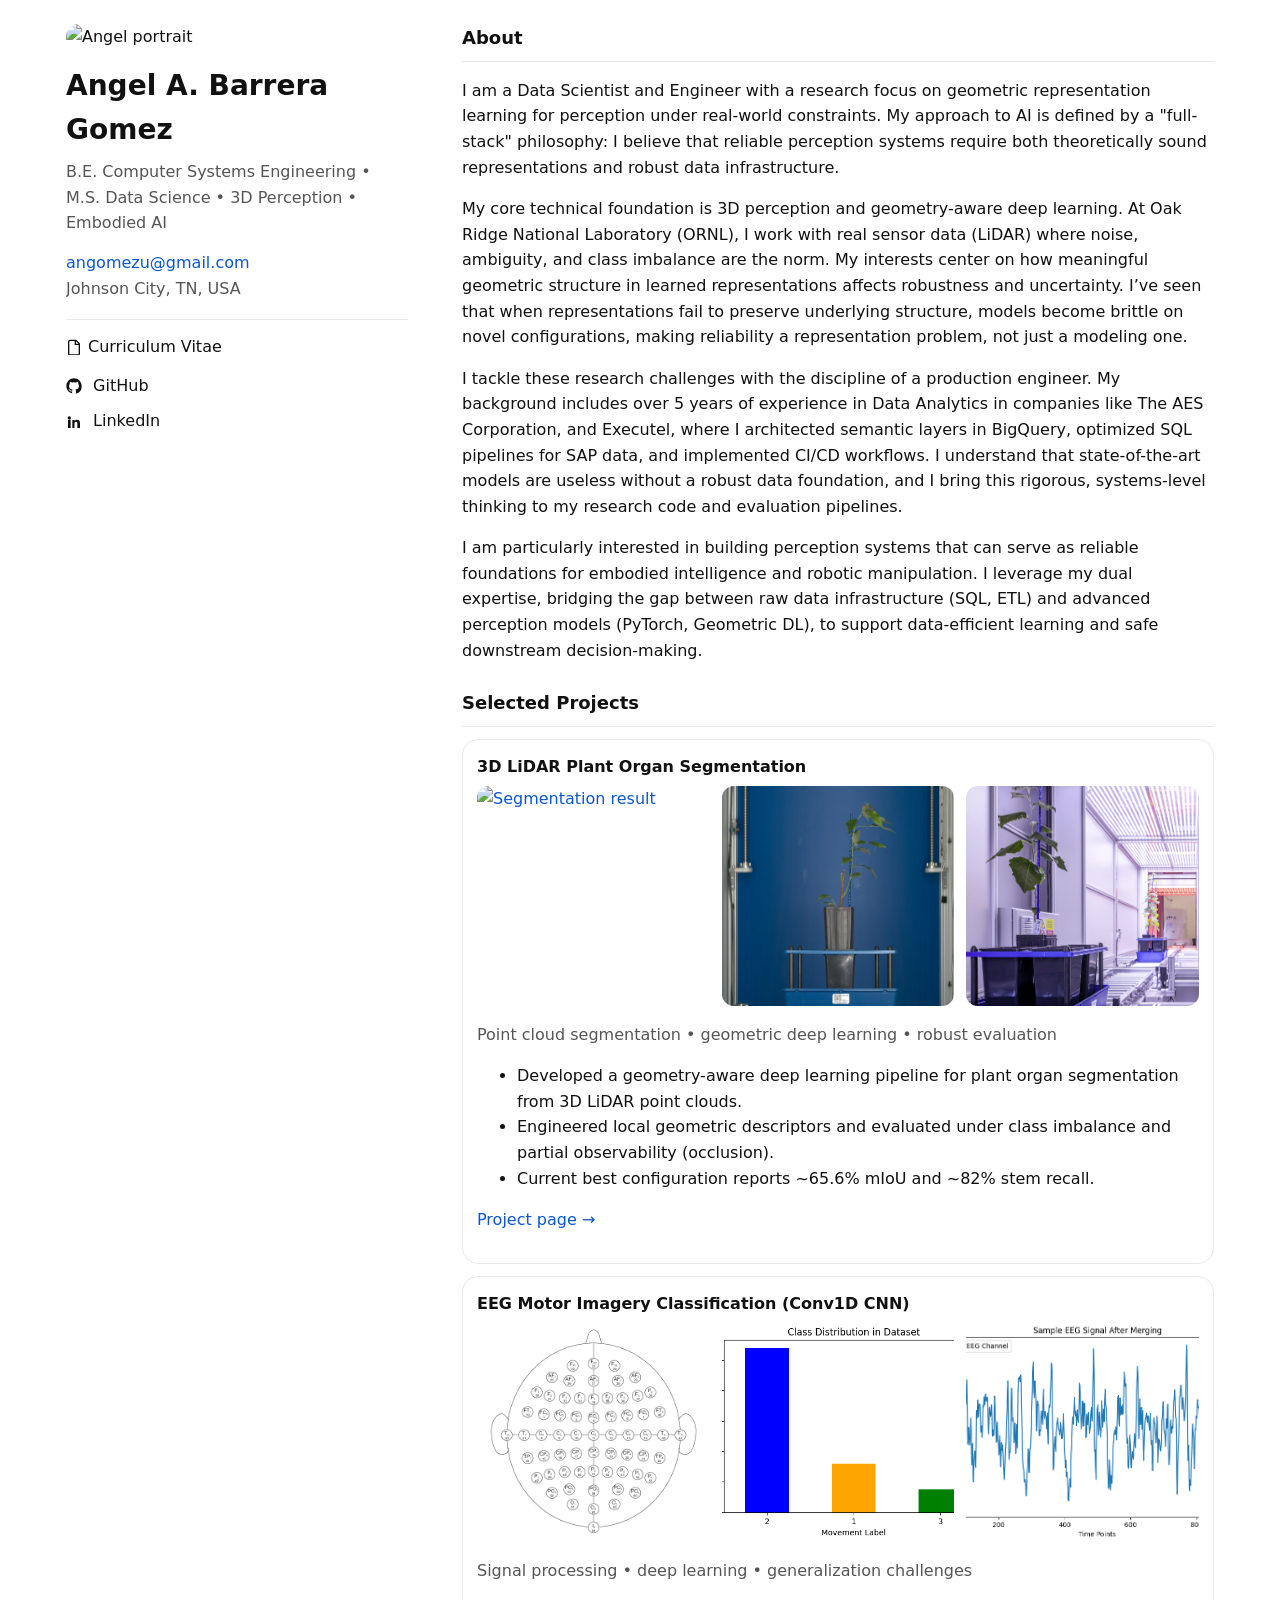
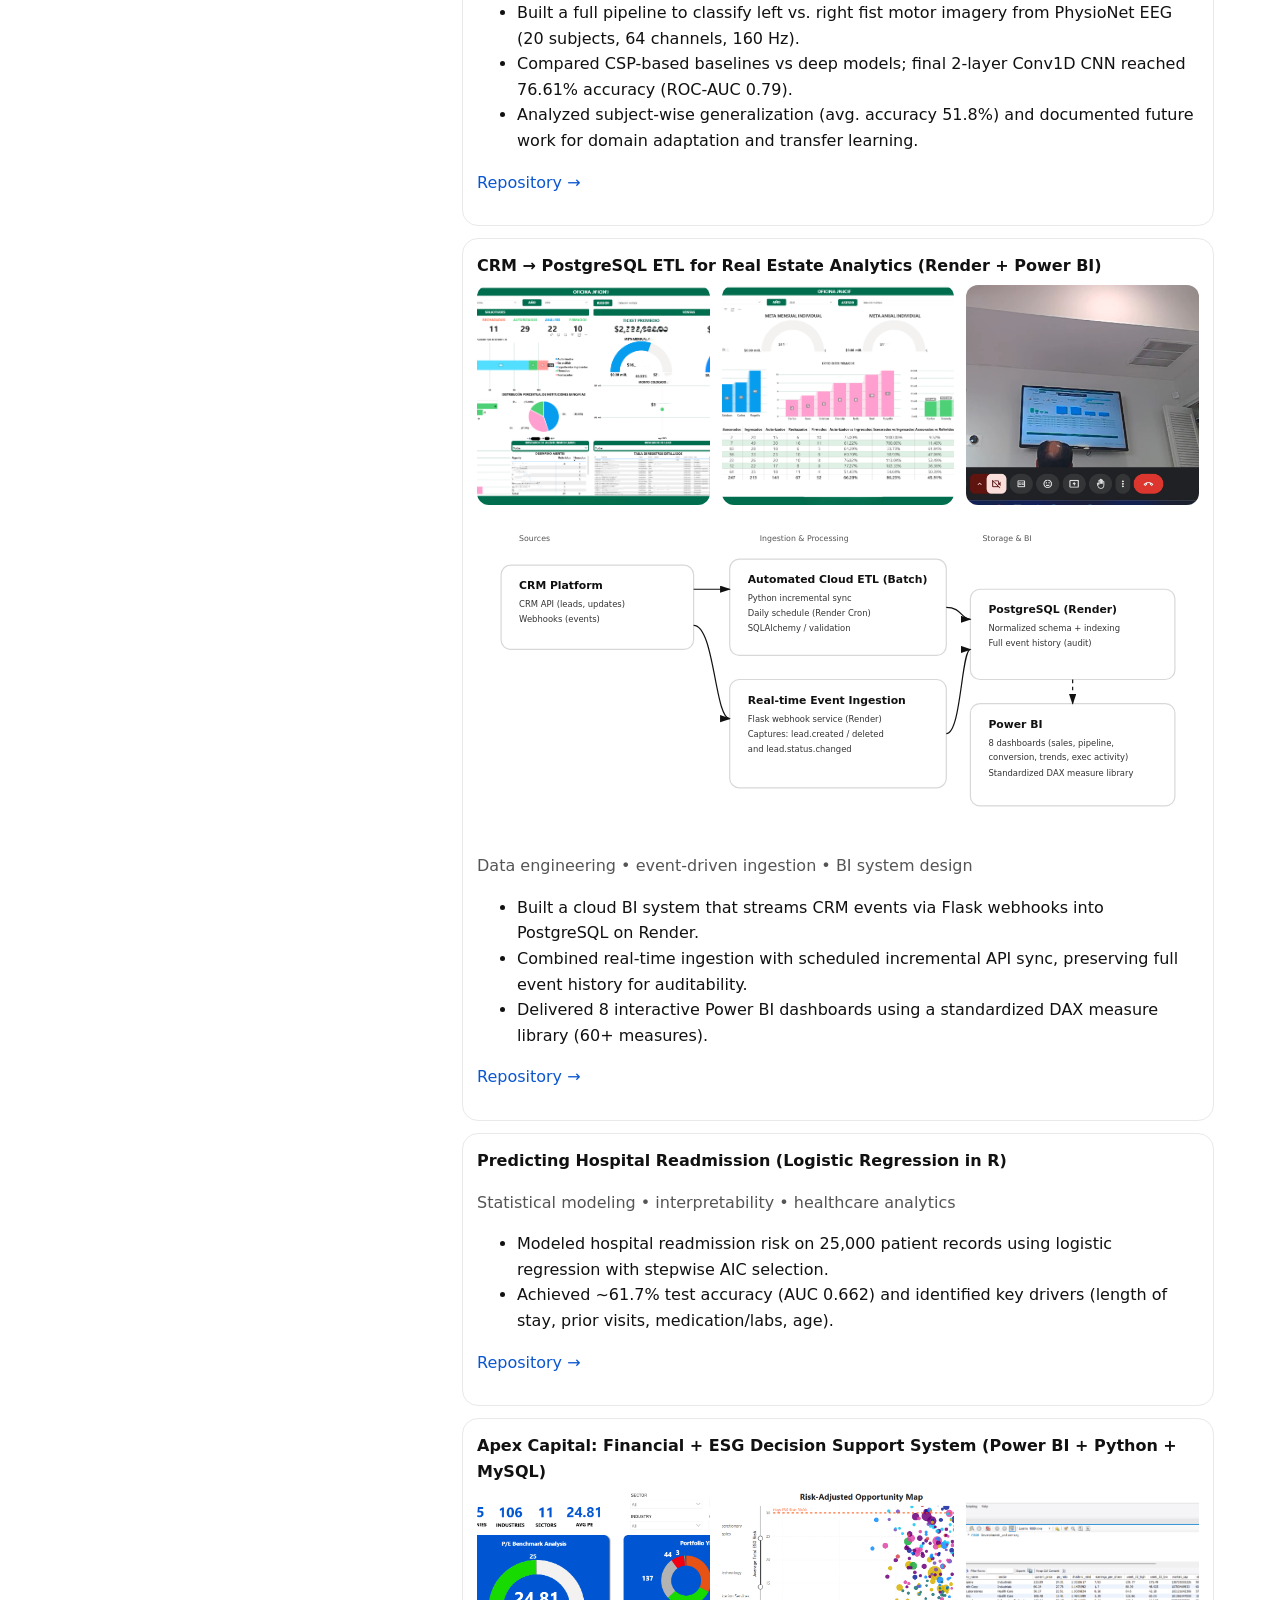
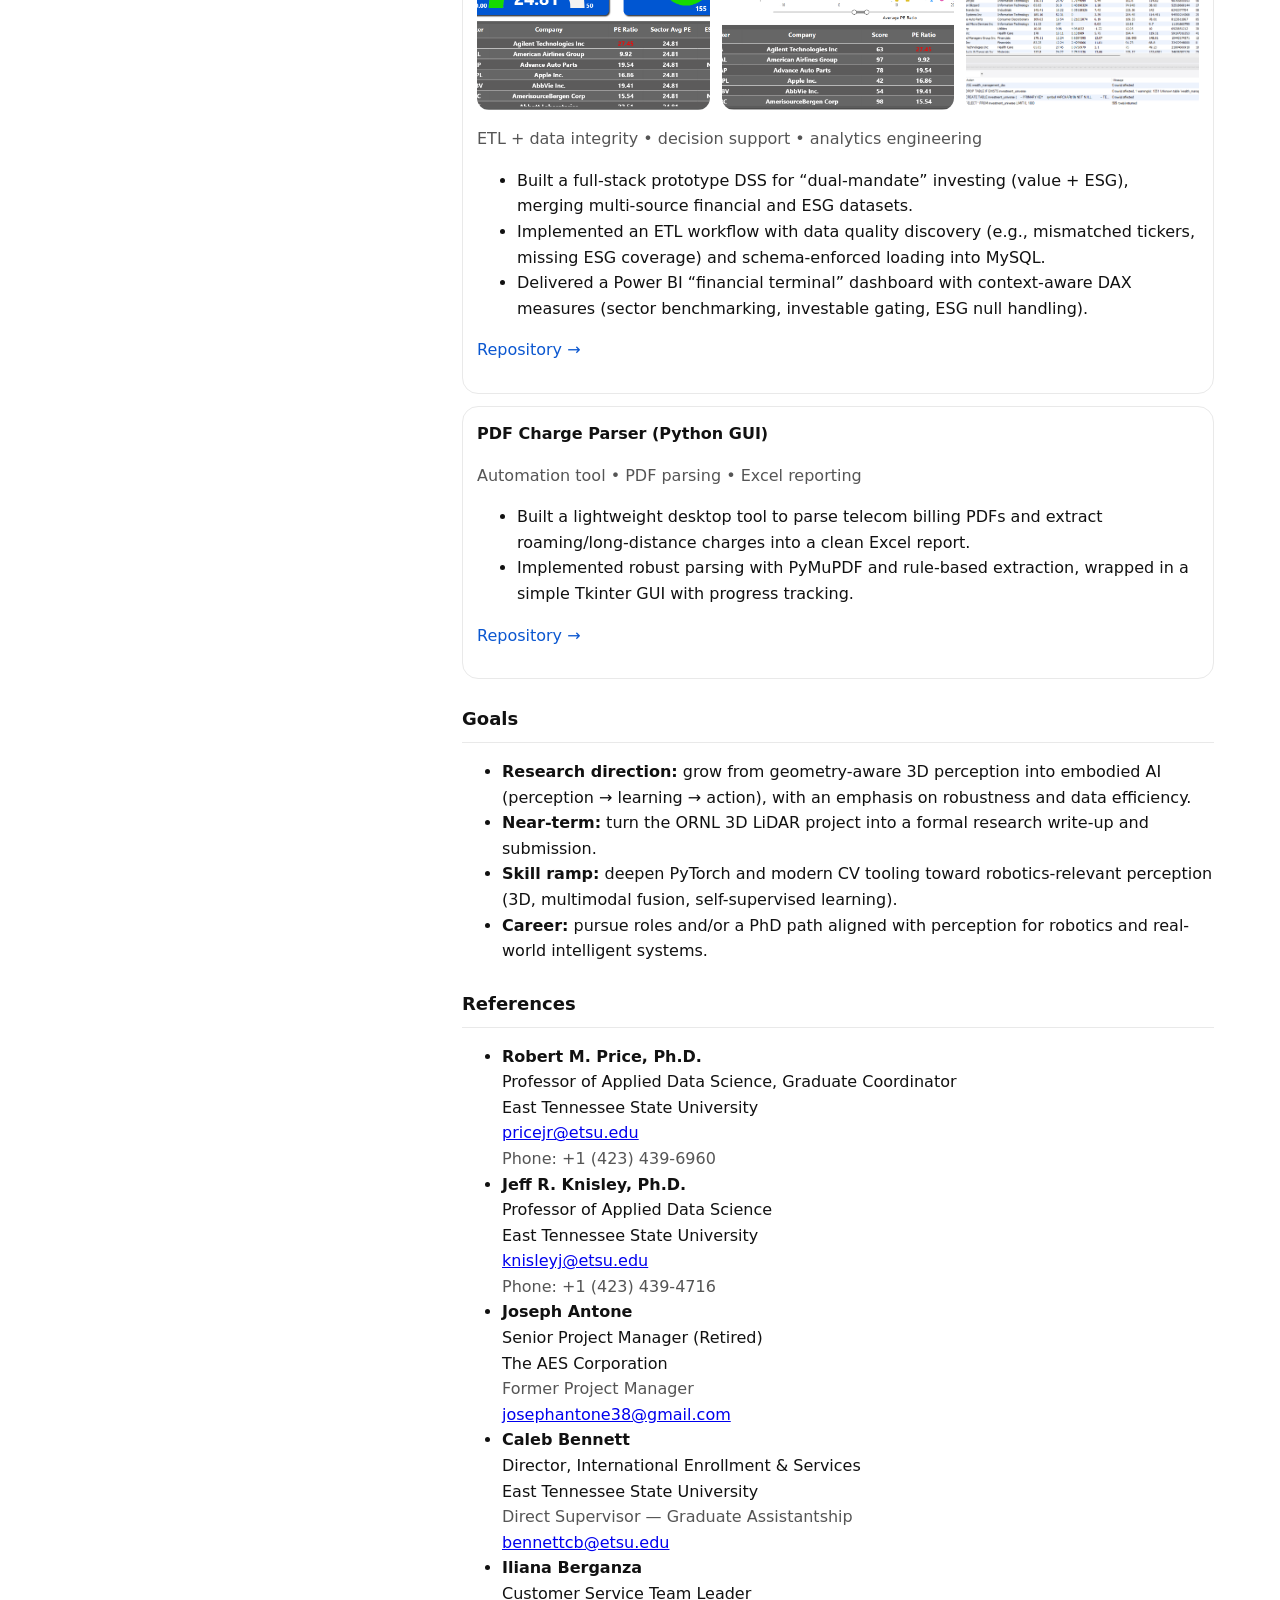
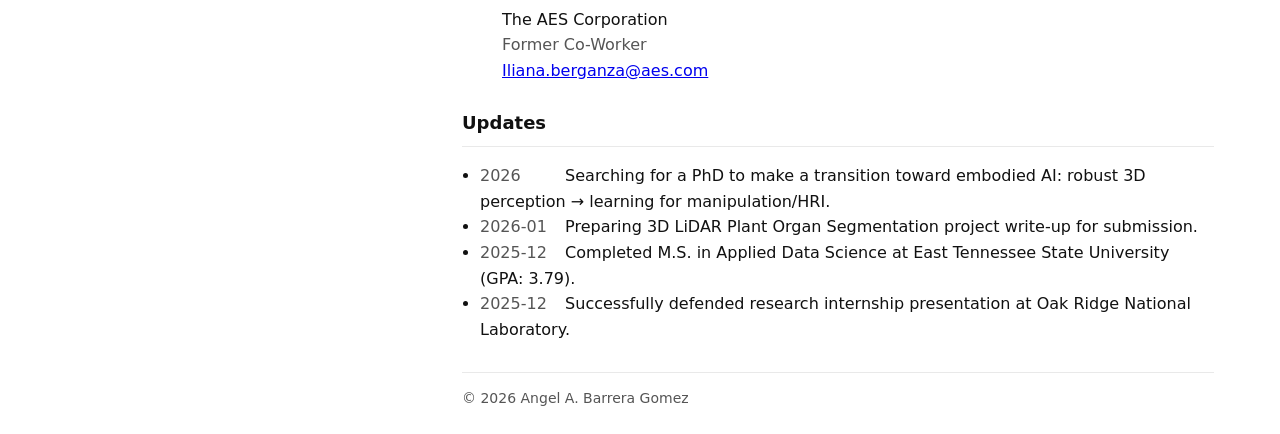
==== index.html @ 8a068828 "Update faculty references in index.html" ====
<!doctype html>
<html lang="en">
<head>
  <meta charset="utf-8" />
  <meta name="viewport" content="width=device-width, initial-scale=1" />
  <title>Angel A. Barrera Gomez</title>
  <link rel="stylesheet" href="assets/style.css" />
</head>
<body>
  <div class="wrap">
    <aside class="side">
      <img class="photo" src="assets/prof_pic.png" alt="Angel portrait" />
      <h1>Angel A. Barrera Gomez</h1>
      <p class="role">B.E. Computer Systems Engineering • M.S. Data Science • 3D Perception • Embodied AI</p>

      <div class="contact">
        <a href="mailto:angomezu@gmail.com">angomezu@gmail.com</a>
        <div class="muted">Johnson City, TN, USA</div>
      </div>

      <nav class="nav">
        <a href="assets/Angel_Barrera_Resume.pdf">
          <span style="display:inline-flex; align-items:center; gap:6px;">
            <!-- Document icon -->
            <svg width="16" height="16" viewBox="0 0 24 24" fill="none"
                 xmlns="http://www.w3.org/2000/svg">
              <path d="M6 2h9l5 5v15a2 2 0 0 1-2 2H6a2 2 0 0 1-2-2V4a2 2 0 0 1 2-2z"
                    stroke="currentColor" stroke-width="2"/>
              <path d="M14 2v6h6" stroke="currentColor" stroke-width="2"/>
            </svg>
            Curriculum Vitae
          </span>
        </a>
        <a href="https://github.com/angomezu" target="_blank">
          <svg width="16" height="16" viewBox="0 0 24 24" style="vertical-align:middle;margin-right:6px;">
            <path fill="currentColor"
              d="M12 .5C5.7.5.5 5.7.5 12c0 5.1 3.3 9.4 7.9 10.9.6.1.8-.3.8-.6v-2.1c-3.2.7-3.9-1.4-3.9-1.4-.5-1.2-1.2-1.6-1.2-1.6-1-.7.1-.7.1-.7 1.1.1 1.7 1.1 1.7 1.1 1 .1.8 2.2 3.3 1.6.1-.8.4-1.3.7-1.6-2.6-.3-5.3-1.3-5.3-5.8 0-1.3.5-2.3 1.2-3.1-.1-.3-.5-1.5.1-3.1 0 0 1-.3 3.2 1.2a11 11 0 0 1 5.8 0c2.2-1.5 3.2-1.2 3.2-1.2.6 1.6.2 2.8.1 3.1.8.8 1.2 1.8 1.2 3.1 0 4.5-2.7 5.5-5.3 5.8.4.3.8 1 .8 2.1v3.1c0 .3.2.7.8.6A11.5 11.5 0 0 0 23.5 12C23.5 5.7 18.3.5 12 .5z"/>
          </svg>
          GitHub
        </a>
        <a href="https://www.linkedin.com/in/angomezu/" target="_blank">
          <svg width="16" height="16" viewBox="0 0 24 24" style="vertical-align:middle;margin-right:6px;">
            <path fill="currentColor"
              d="M4.98 3.5a2.5 2.5 0 1 0 0 5a2.5 2.5 0 0 0 0-5zM3 8.98h3.96V21H3zM9.5 8.98H13v1.64h.05c.49-.93 1.69-1.91 3.48-1.91C20.1 8.71 21 11 21 14.1V21h-3.96v-6.1c0-1.45-.03-3.31-2.02-3.31-2.02 0-2.33 1.58-2.33 3.21V21H9.5z"/>
          </svg>
          LinkedIn
        </a>
      </nav>
    </aside>
<main class="main">
      <section id="about">
        <h2>About</h2>
        <p>
          I am a Data Scientist and Engineer with a research focus on geometric representation learning for perception under real-world constraints. My approach to AI is defined by a "full-stack" philosophy: I believe that reliable perception systems require both theoretically sound representations and robust data infrastructure.
        </p>
        <p>
          My core technical foundation is 3D perception and geometry-aware deep learning. At Oak Ridge National Laboratory (ORNL), I work with real sensor data (LiDAR) where noise, ambiguity, and class imbalance are the norm. My interests center on how meaningful geometric structure in learned representations affects robustness and uncertainty. I’ve seen that when representations fail to preserve underlying structure, models become brittle on novel configurations, making reliability a representation problem, not just a modeling one.
        </p>
        <p>
          I tackle these research challenges with the discipline of a production engineer. My background includes over 5 years of experience in Data Analytics in companies like The AES Corporation, and Executel, where I architected semantic layers in BigQuery, optimized SQL pipelines for SAP data, and implemented CI/CD workflows. I understand that state-of-the-art models are useless without a robust data foundation, and I bring this rigorous, systems-level thinking to my research code and evaluation pipelines.
        </p>
        <p>
          I am particularly interested in building perception systems that can serve as reliable foundations for embodied intelligence and robotic manipulation. I leverage my dual expertise, bridging the gap between raw data infrastructure (SQL, ETL) and advanced perception models (PyTorch, Geometric DL), to support data-efficient learning and safe downstream decision-making.
        </p>
      </section>

      <!--<section id="research">
        <h2>Research</h2>
      
        <p><strong>PhD identity:</strong> Researcher in compositional visual perception and data-efficient learning</p>
      
        <p>
          Building on my experience with geometry-aware deep learning on real 3D sensor data, my research interests focus on how
          visual representations can be learned as structured compositions of reusable attributes and relations, rather than as
          monolithic patterns. I am particularly interested in compositional learning for computer vision as a foundation for
          robust, data-efficient perception in real-world systems.
        </p>
      
        <p>
          My work is motivated by settings where data are limited, observations are noisy or incomplete, and generalization
          beyond seen configurations is essential. In these contexts, learning explicit structure—such as geometric primitives,
          spatial relations, and part–whole hierarchies—provides a principled way to improve robustness, interpretability, and
          transfer.
        </p>
      
        <h3>Current research themes include:</h3>
        <ul>
          <li>
            <strong>Compositional perception:</strong> learning object representations as combinations of attributes, parts, and
            relations; geometric structure in 3D point clouds; compositional generalization under distribution shift.
          </li>
          <li>
            <strong>Data-efficient learning:</strong> representation learning under limited supervision; leveraging inductive
            biases and structured priors to reduce dependence on large labeled datasets.
          </li>
          <li>
            <strong>Robust real-world perception:</strong> handling occlusion, noise, and class imbalance in 3D sensing;
            diagnosing and mitigating shortcut learning in vision models.
          </li>
          <li>
            <strong>Embodied perception (application context):</strong> using compositional visual representations to support
            downstream decision-making in embodied and interactive systems.
          </li>
        </ul>
      
        <h3>Bridge from applied research:</h3>
        <p>
          My work at Oak Ridge National Laboratory directly informs this agenda. There, I developed geometry-aware deep learning
          models for 3D LiDAR point-cloud semantic segmentation under real-world constraints, including sensor noise, partial
          observability, and severe class imbalance. This experience highlighted both the strengths and limitations of end-to-end
          learning, and motivated my focus on structured, attribute-based representations and rigorous evaluation pipelines that
          matter beyond benchmark performance.
        </p>
      </section>-->

      <section id="projects">
        <h2>Selected Projects</h2>
        
        <div class="card">
          <h3>3D LiDAR Plant Organ Segmentation</h3>
          
          <div class="img-grid">
            <a href="assets/prediction.gif" target="_blank">
              <img src="assets/prediction.gif" alt="Segmentation result">
            </a>
          
            <a href="assets/LiDAR_Scan.jpg" target="_blank">
              <img src="assets/LiDAR_Scan.jpg" alt="3D LiDAR scan">
            </a>
          
            <a href="assets/APPL_Facility.png" target="_blank">
              <img src="assets/APPL_Facility.png" alt="Scanning facility">
            </a>
          </div>
            
            <p class="muted">Point cloud segmentation • geometric deep learning • robust evaluation</p>
            <ul>
              <li>Developed a geometry-aware deep learning pipeline for plant organ segmentation from 3D LiDAR point clouds.</li>
              <li>Engineered local geometric descriptors and evaluated under class imbalance and partial observability (occlusion).</li>
              <li>Current best configuration reports ~65.6% mIoU and ~82% stem recall.</li>
            </ul>
            <p><a href="https://github.com/angomezu/geometric-deep-learning-plant-organ-segmentation.git">Project page →</a></p>
          </div>
        
        <div class="card">
          <h3>EEG Motor Imagery Classification (Conv1D CNN)</h3>
          
          <div class="img-grid">
            <a href="assets/64_channel_sharbrough.png" target="_blank">
              <img
                src="assets/64_channel_sharbrough.png"
                alt="64-channel EEG electrode layout (Sharbrough system)"
              />
            </a>
          
            <a href="assets/class_distribution_pre_smote.png" target="_blank">
              <img
                src="assets/class_distribution_pre_smote.png"
                alt="Class distribution of motor imagery EEG dataset"
              />
            </a>
          
            <a href="assets/EGG_Signal_After-Mergin.png" target="_blank">
              <img
                src="assets/EGG_Signal_After-Mergin.png"
                alt="Sample EEG signal after preprocessing and merging"
              />
            </a>
        </div>
          
          <p class="muted">Signal processing • deep learning • generalization challenges</p>
          <ul>
            <li>Built a full pipeline to classify left vs. right fist motor imagery from PhysioNet EEG (20 subjects, 64 channels, 160 Hz).</li>
            <li>Compared CSP-based baselines vs deep models; final 2-layer Conv1D CNN reached 76.61% accuracy (ROC-AUC 0.79).</li>
            <li>Analyzed subject-wise generalization (avg. accuracy 51.8%) and documented future work for domain adaptation and transfer learning.</li>
          </ul>
          <p><a href="https://github.com/angomezu/bci-motor-classification-cnn">Repository →</a></p>
        </div>

        <div class="card">
          <h3>CRM → PostgreSQL ETL for Real Estate Analytics (Render + Power BI)</h3>
        
          <div class="img-grid">
            <a href="assets/manager_example.png" target="_blank">
              <img
                src="assets/manager_example.png"
                alt="Power BI executive performance dashboard"
              />
            </a>
        
            <a href="assets/seller_example.png" target="_blank">
              <img
                src="assets/seller_example.png"
                alt="Power BI advisor-level sales dashboard"
              />
            </a>
        
            <a href="assets/presentation.jpg" target="_blank">
              <img
                src="assets/presentation.jpg"
                alt="Client presentation of Power BI analytics system"
              />
            </a>
          </div>
        
          <a href="assets/fiinbro_architecture.svg" target="_blank">
            <img
              src="assets/fiinbro_architecture.svg"
              alt="FIINBRO cloud ETL and BI system architecture"
              style="width:100%; border-radius:12px; margin-top:12px;"
            />
          </a>
        
          <p class="muted">Data engineering • event-driven ingestion • BI system design</p>
        
          <ul>
            <li>Built a cloud BI system that streams CRM events via Flask webhooks into PostgreSQL on Render.</li>
            <li>Combined real-time ingestion with scheduled incremental API sync, preserving full event history for auditability.</li>
            <li>Delivered 8 interactive Power BI dashboards using a standardized DAX measure library (60+ measures).</li>
          </ul>
        
          <p>
            <a href="https://github.com/angomezu/CRM-to-PostgreSQL-ETL-for-Real-Estate-Analytics">
              Repository →
            </a>
          </p>
        </div>

        <div class="card">
          <h3>Predicting Hospital Readmission (Logistic Regression in R)</h3>
          <p class="muted">Statistical modeling • interpretability • healthcare analytics</p>
          <ul>
            <li>Modeled hospital readmission risk on 25,000 patient records using logistic regression with stepwise AIC selection.</li>
            <li>Achieved ~61.7% test accuracy (AUC 0.662) and identified key drivers (length of stay, prior visits, medication/labs, age).</li>
          </ul>
          <p><a href="https://github.com/angomezu/Predicting-Hospital-Readmission">Repository →</a></p>
        </div>

        <div class="card">
          <h3>Apex Capital: Financial + ESG Decision Support System (Power BI + Python + MySQL)</h3>
        
          <div class="img-grid">
            <a href="assets/page_1.png" target="_blank">
              <img
                src="assets/page_1.png"
                alt="Apex Capital ESG risk-adjusted opportunity map dashboard"
              />
            </a>
        
            <a href="assets/page_2.png" target="_blank">
              <img
                src="assets/page_2.png"
                alt="Apex Capital portfolio and risk benchmarking dashboard"
              />
            </a>
        
            <a href="assets/database_mysql.png" target="_blank">
              <img
                src="assets/database_mysql.png"
                alt="MySQL database schema and investment universe table"
              />
            </a>
          </div>
        
          <p class="muted">ETL + data integrity • decision support • analytics engineering</p>
        
          <ul>
            <li>Built a full-stack prototype DSS for “dual-mandate” investing (value + ESG), merging multi-source financial and ESG datasets.</li>
            <li>Implemented an ETL workflow with data quality discovery (e.g., mismatched tickers, missing ESG coverage) and schema-enforced loading into MySQL.</li>
            <li>Delivered a Power BI “financial terminal” dashboard with context-aware DAX measures (sector benchmarking, investable gating, ESG null handling).</li>
          </ul>
        
          <p>
            <a href="https://github.com/angomezu/Financial-Analytics-DSS">Repository →</a>
          </p>
        </div>

        <div class="card">
          <h3>PDF Charge Parser (Python GUI)</h3>
          <p class="muted">Automation tool • PDF parsing • Excel reporting</p>
          <ul>
            <li>Built a lightweight desktop tool to parse telecom billing PDFs and extract roaming/long-distance charges into a clean Excel report.</li>
            <li>Implemented robust parsing with PyMuPDF and rule-based extraction, wrapped in a simple Tkinter GUI with progress tracking.</li>
          </ul>
          <p><a href="https://github.com/angomezu/pdf_charge_parser">Repository →</a></p>
        </div>
      </section>

      <section id="goals">
        <h2>Goals</h2>
        <ul>
          <li><strong>Research direction:</strong> grow from geometry-aware 3D perception into embodied AI (perception → learning → action), with an emphasis on robustness and data efficiency.</li>
          <li><strong>Near-term:</strong> turn the ORNL 3D LiDAR project into a formal research write-up and submission.</li>
          <li><strong>Skill ramp:</strong> deepen PyTorch and modern CV tooling toward robotics-relevant perception (3D, multimodal fusion, self-supervised learning).</li>
          <li><strong>Career:</strong> pursue roles and/or a PhD path aligned with perception for robotics and real-world intelligent systems.</li>
        </ul>
      </section>

      <section id="references">
        <h2>References</h2>
      
        <ul class="references">
      
          <li>
            <strong>Robert M. Price, Ph.D.</strong><br>
            Professor of Applied Data Science, Graduate Coordinator<br>
            East Tennessee State University<br>
            <a href="mailto:pricejr@etsu.edu">pricejr@etsu.edu</a><br>
            <span class="muted">Phone: +1 (423) 439-6960</span>
          </li>

          <li>
            <strong>Jeff R. Knisley, Ph.D.</strong><br>
            Professor of Applied Data Science<br>
            East Tennessee State University<br>
            <a href="mailto:knisleyj@etsu.edu">knisleyj@etsu.edu</a><br>
            <span class="muted"> Phone: +1 (423) 439-4716</span>
          </li>

          <li>
            <strong>Joseph Antone</strong><br>
            Senior Project Manager (Retired)<br>
            The AES Corporation<br>
            <span class="muted">Former Project Manager</span><br>
            <a href="mailto:josephantone38@gmail.com">josephantone38@gmail.com</a>
          </li>

          <li>
            <strong>Caleb Bennett</strong><br>
            Director, International Enrollment & Services<br>
            East Tennessee State University<br>
            <span class="muted">Direct Supervisor — Graduate Assistantship</span><br>
            <a href="mailto:bennettcb@etsu.edu">bennettcb@etsu.edu</a>
          </li>
      
          <li>
            <strong>Iliana Berganza</strong><br>
            Customer Service Team Leader<br>
            The AES Corporation<br>
            <span class="muted">Former Co-Worker</span><br>
            <a href="mailto:Iliana.berganza@aes.com">Iliana.berganza@aes.com</a>
          </li>
      
        </ul>
      </section>
      
      <section id="updates">
        <h2>Updates</h2>
        <ul class="updates">
          <li><span class="date">2026</span> Searching for a PhD to make a transition toward embodied AI: robust 3D perception → learning for manipulation/HRI.</li>
          <li><span class="date">2026-01</span> Preparing 3D LiDAR Plant Organ Segmentation project write-up for submission.</li>
          <li><span class="date">2025-12</span> Completed M.S. in Applied Data Science at East Tennessee State University (GPA: 3.79).</li>
          <li><span class="date">2025-12</span> Successfully defended research internship presentation at Oak Ridge National Laboratory.</li>
        </ul>
      </section>

      <footer class="footer">
        © <span id="y"></span> Angel A. Barrera Gomez
      </footer>
    </main>
  </div>

  <script>document.getElementById("y").textContent = new Date().getFullYear();</script>
</body>
</html>
---- assets/style.css ----
:root{
  --max: 1200px;
  --text: #111;
  --muted: #555;
  --line: #e9e9e9;
  --link: #0b57d0;
}

*{ box-sizing: border-box; }
body{
  margin:0;
  font-family: ui-sans-serif, system-ui, -apple-system, Segoe UI, Roboto, Arial, sans-serif;
  color: var(--text);
  background:#fff;
  line-height:1.6;
}

/* Mobile-first layout */
.wrap{
  max-width: 1180px;
  margin: 0 auto;
  padding: 24px 16px;
  display: grid;
  grid-template-columns: 1fr;
  gap: 22px;
}

.side{
  position: static;
  padding-right: 0;
  height: auto;
  overflow: visible;
  text-align: center;           /* mobile: center sidebar */
}

.photo{
  width: 100%;
  max-width: 220px;             /* mobile size */
  border-radius: 16px;
  display: block;
  margin: 0 auto 14px;          /* mobile: center image */
  object-fit: cover;
}

.contact{ margin: 0 0 18px; }
.contact a{ color: var(--link); text-decoration: none; }
.contact a:hover{ text-decoration: underline; }

.nav{
  display:flex;
  flex-direction: row;          /* mobile: row */
  flex-wrap: wrap;
  gap: 12px;
  justify-content: center;
  padding-top: 14px;
  border-top: 1px solid var(--line);
}
.nav a{
  color: var(--text);
  text-decoration: none;
}
.nav a:hover{ color: var(--link); }

.main section{ margin-bottom: 26px; }
h1{ font-size: 28px; margin: 0 0 6px; }
.role{ margin: 0 0 14px; color: var(--muted); }

h2{
  font-size: 18px;
  margin: 0 0 10px;
  padding-bottom: 8px;
  border-bottom: 1px solid var(--line);
}

.card{
  border: 1px solid var(--line);
  border-radius: 16px;
  padding: 14px 14px;
  margin-top: 12px;
}
.card h3{ margin: 0 0 6px; font-size: 16px; }
.muted{ color: var(--muted); }

.card a{ color: var(--link); text-decoration: none; }
.card a:hover{ text-decoration: underline; }

.img-grid{
  display: grid;
  grid-template-columns: 1fr;   /* mobile: 1 column */
  gap: 12px;
}
.img-grid img{
  width: 100%;
  height: 220px;
  object-fit: cover;
  border-radius: 12px;
  display: block;
}

.updates{ padding-left: 18px; }
.date{
  display:inline-block;
  width: 80px;
  color: var(--muted);
  font-variant-numeric: tabular-nums;
}

.footer{
  margin-top: 30px;
  padding-top: 14px;
  border-top: 1px solid var(--line);
  color: var(--muted);
  font-size: 14px;
}

/* Desktop */
@media (min-width: 901px){
  .wrap{
    grid-template-columns: 360px 1fr;
    gap: 36px;
  }

  .side{
    position: sticky;
    top: 18px;
    align-self: start;
    height: calc(100vh - 36px);
    overflow: auto;
    padding-right: 18px;
    text-align: left;          /* desktop: normal */
  }

  .photo{
    max-width: 260px;
    margin: 0 0 14px;          /* desktop: align left */
  }

  .nav{
    flex-direction: column;
    flex-wrap: nowrap;
    gap: 10px;
    justify-content: flex-start;
  }

  .img-grid{
    grid-template-columns: repeat(3, 1fr);
  }
}
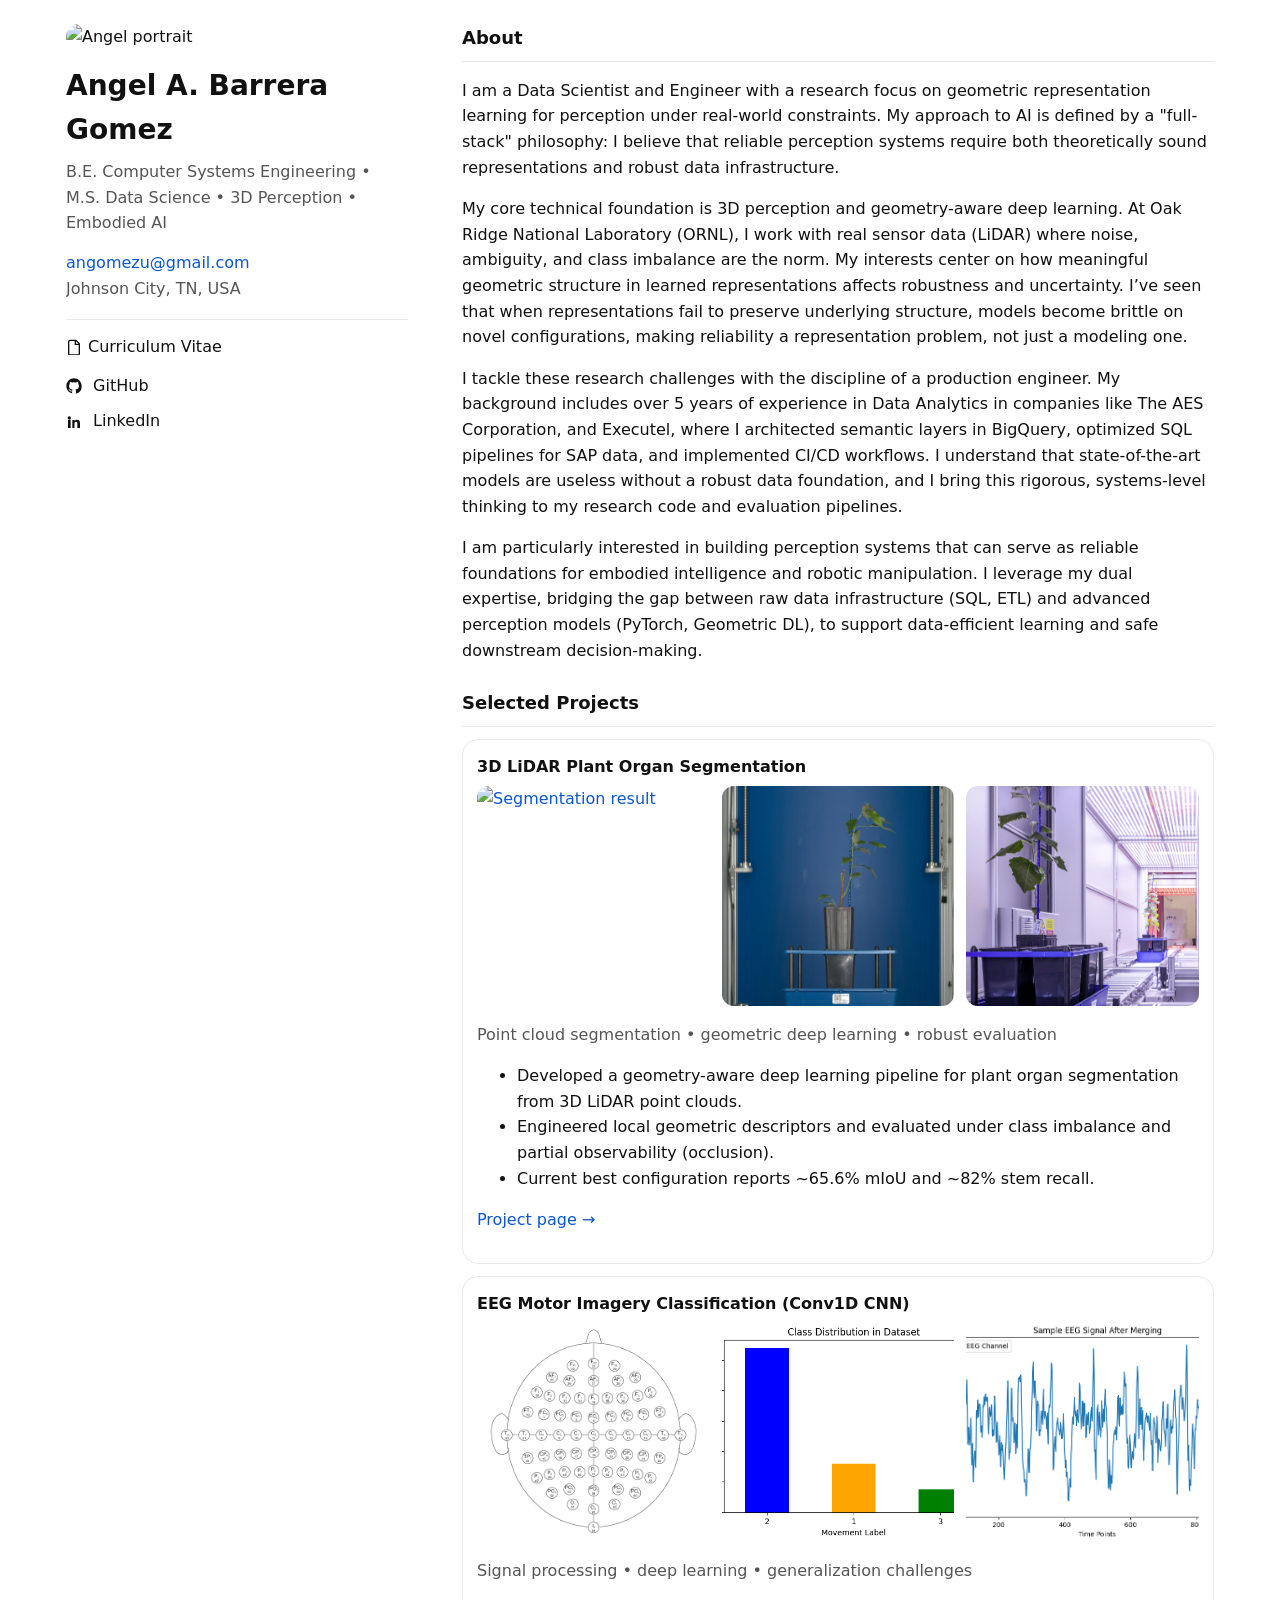
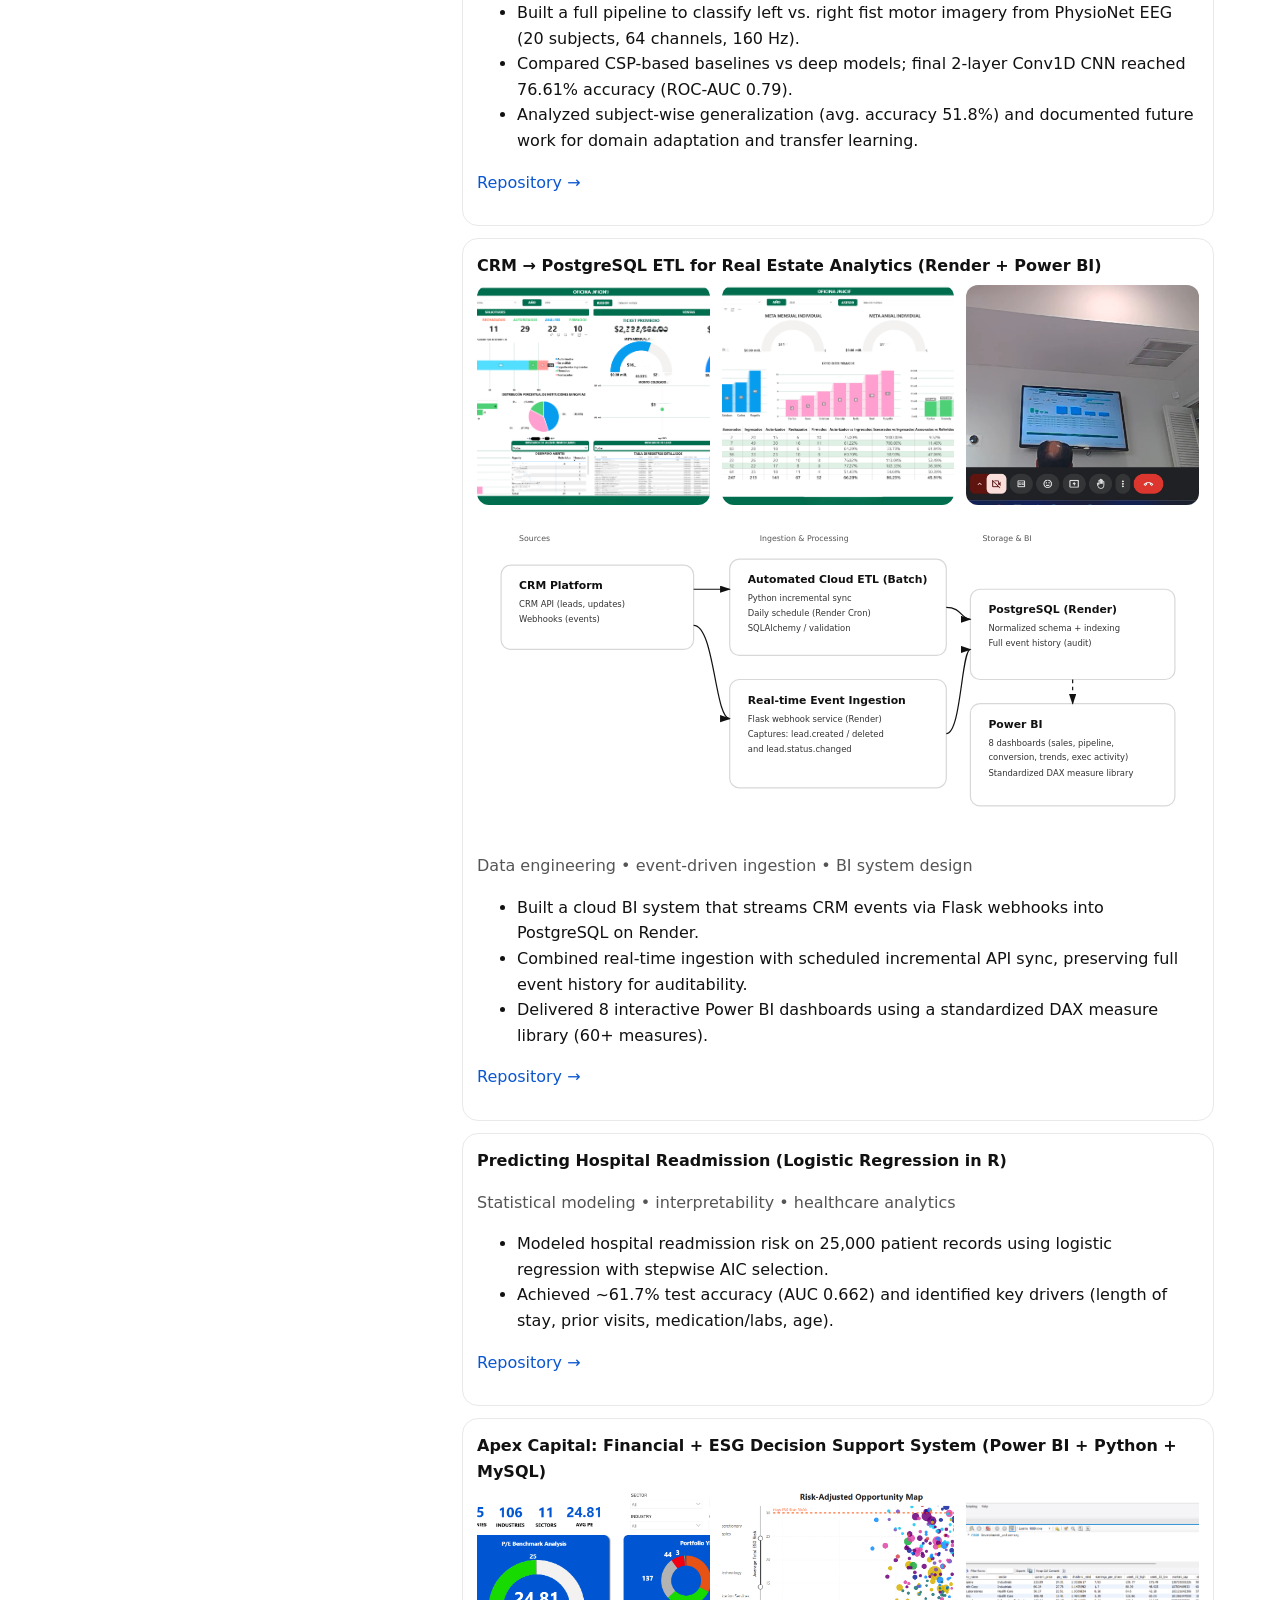
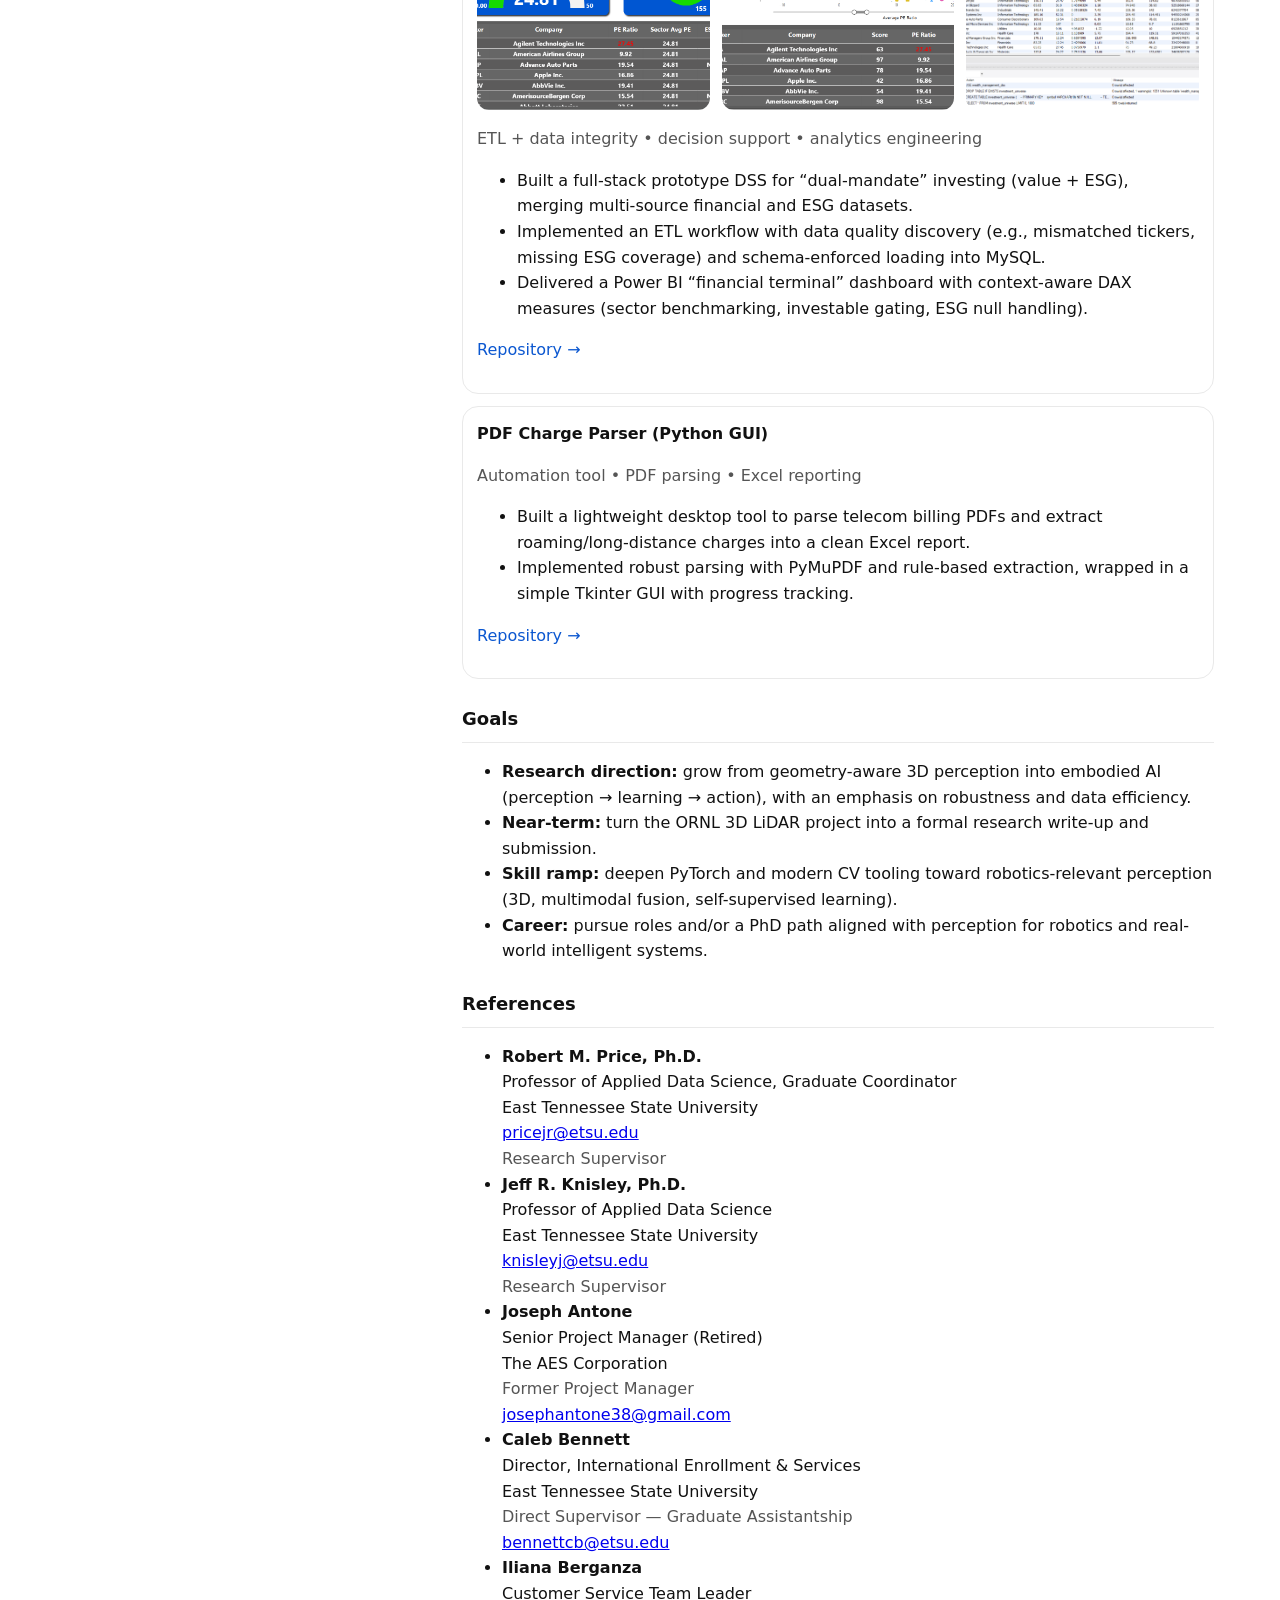
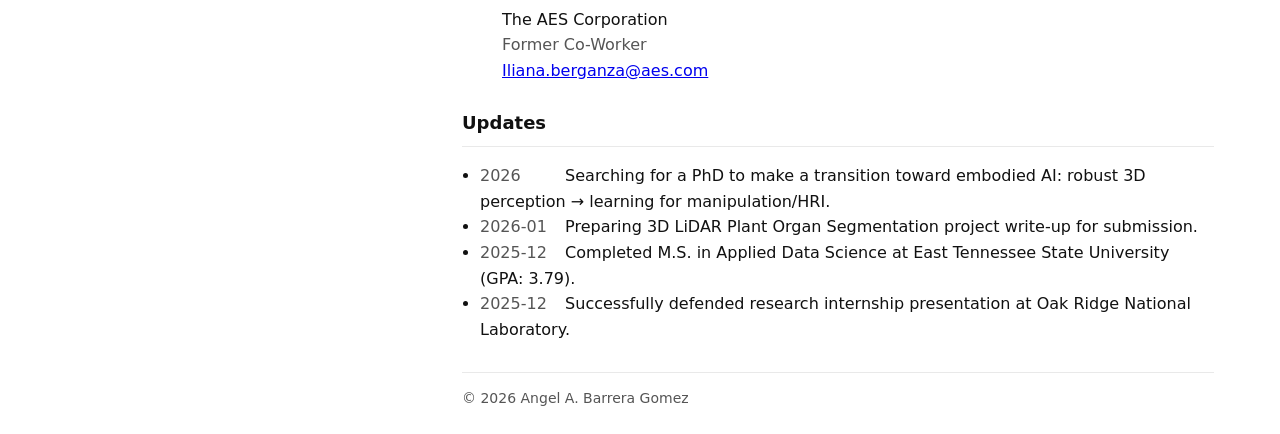
==== commit 1c5d3ec0: "Update index.html" ====
--- a/index.html
+++ b/index.html
@@ -306,7 +306,7 @@
             Professor of Applied Data Science, Graduate Coordinator<br>
             East Tennessee State University<br>
             <a href="mailto:pricejr@etsu.edu">pricejr@etsu.edu</a><br>
-            <span class="muted">Phone: +1 (423) 439-6960</span>
+            <span class="muted">Research Supervisor</span>
           </li>
 
           <li>
@@ -314,7 +314,7 @@
             Professor of Applied Data Science<br>
             East Tennessee State University<br>
             <a href="mailto:knisleyj@etsu.edu">knisleyj@etsu.edu</a><br>
-            <span class="muted"> Phone: +1 (423) 439-4716</span>
+            <span class="muted">Research Supervisor</span>
           </li>
 
           <li>
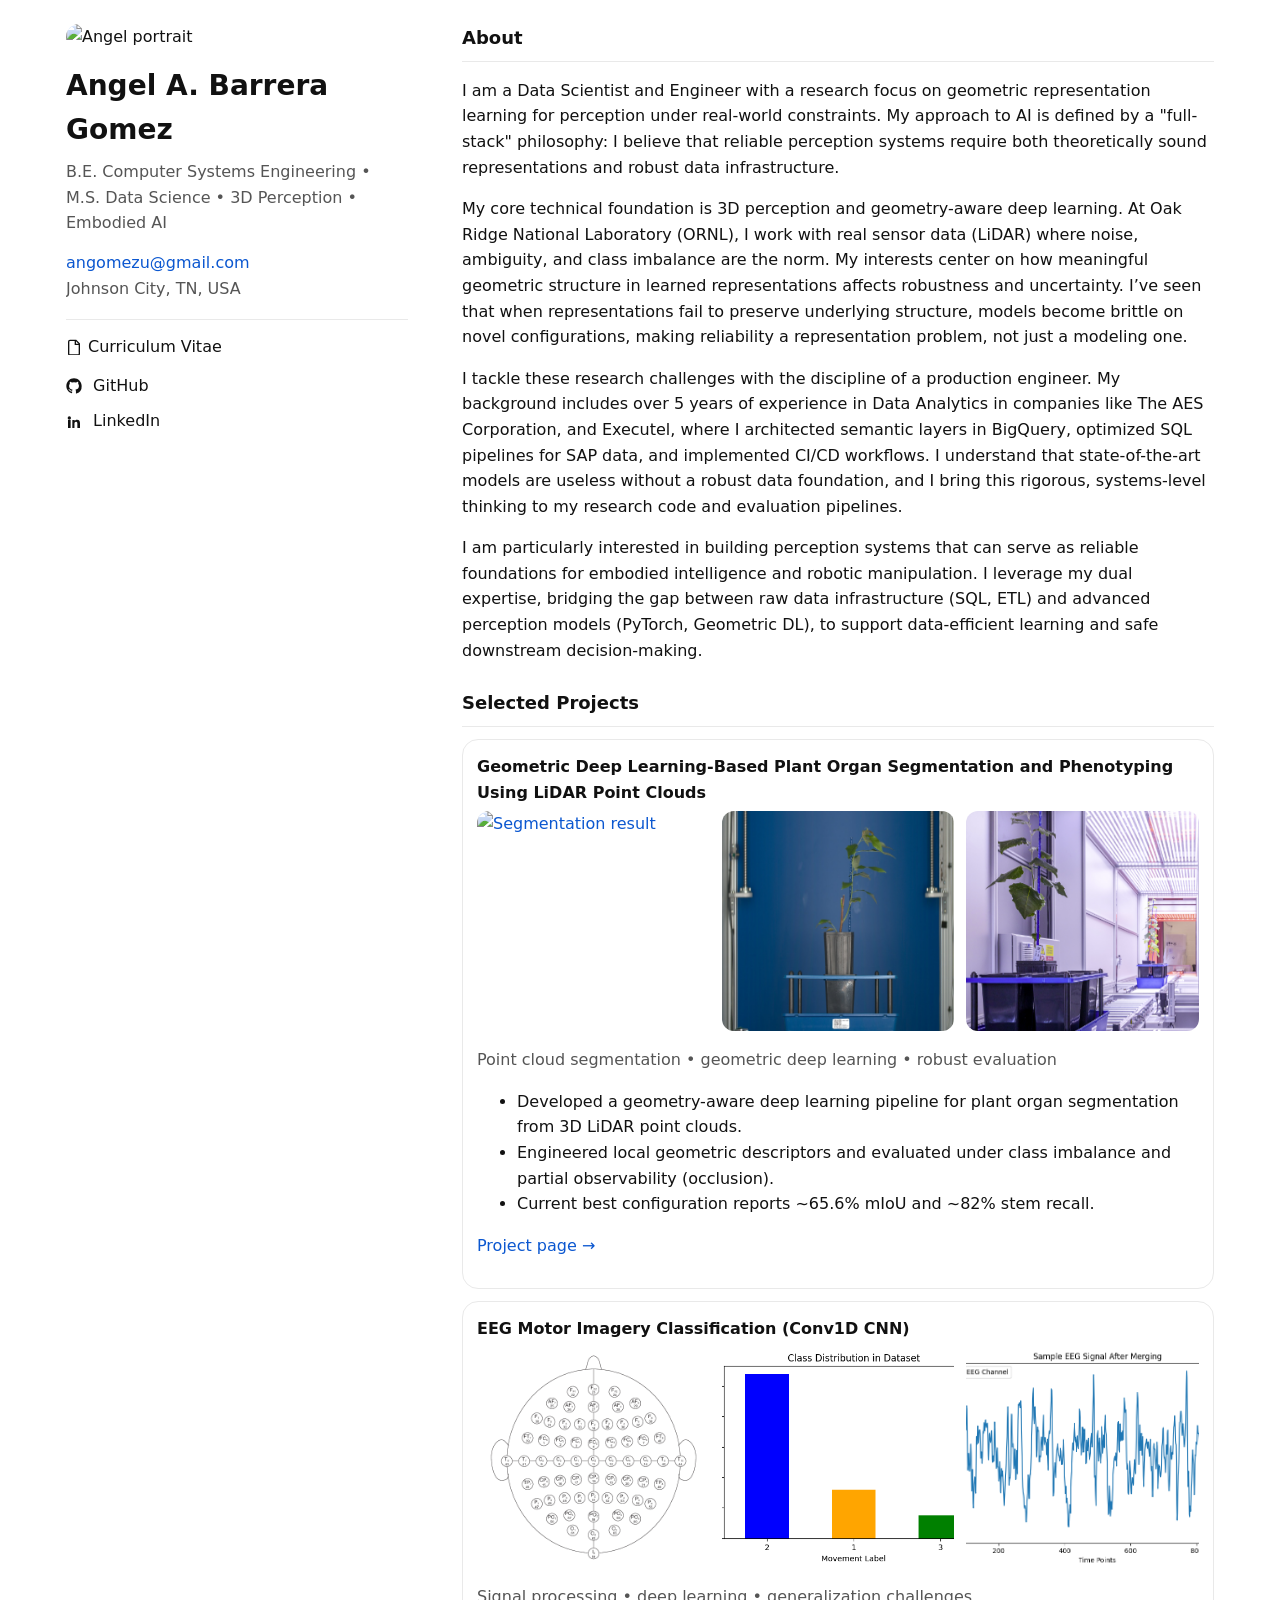
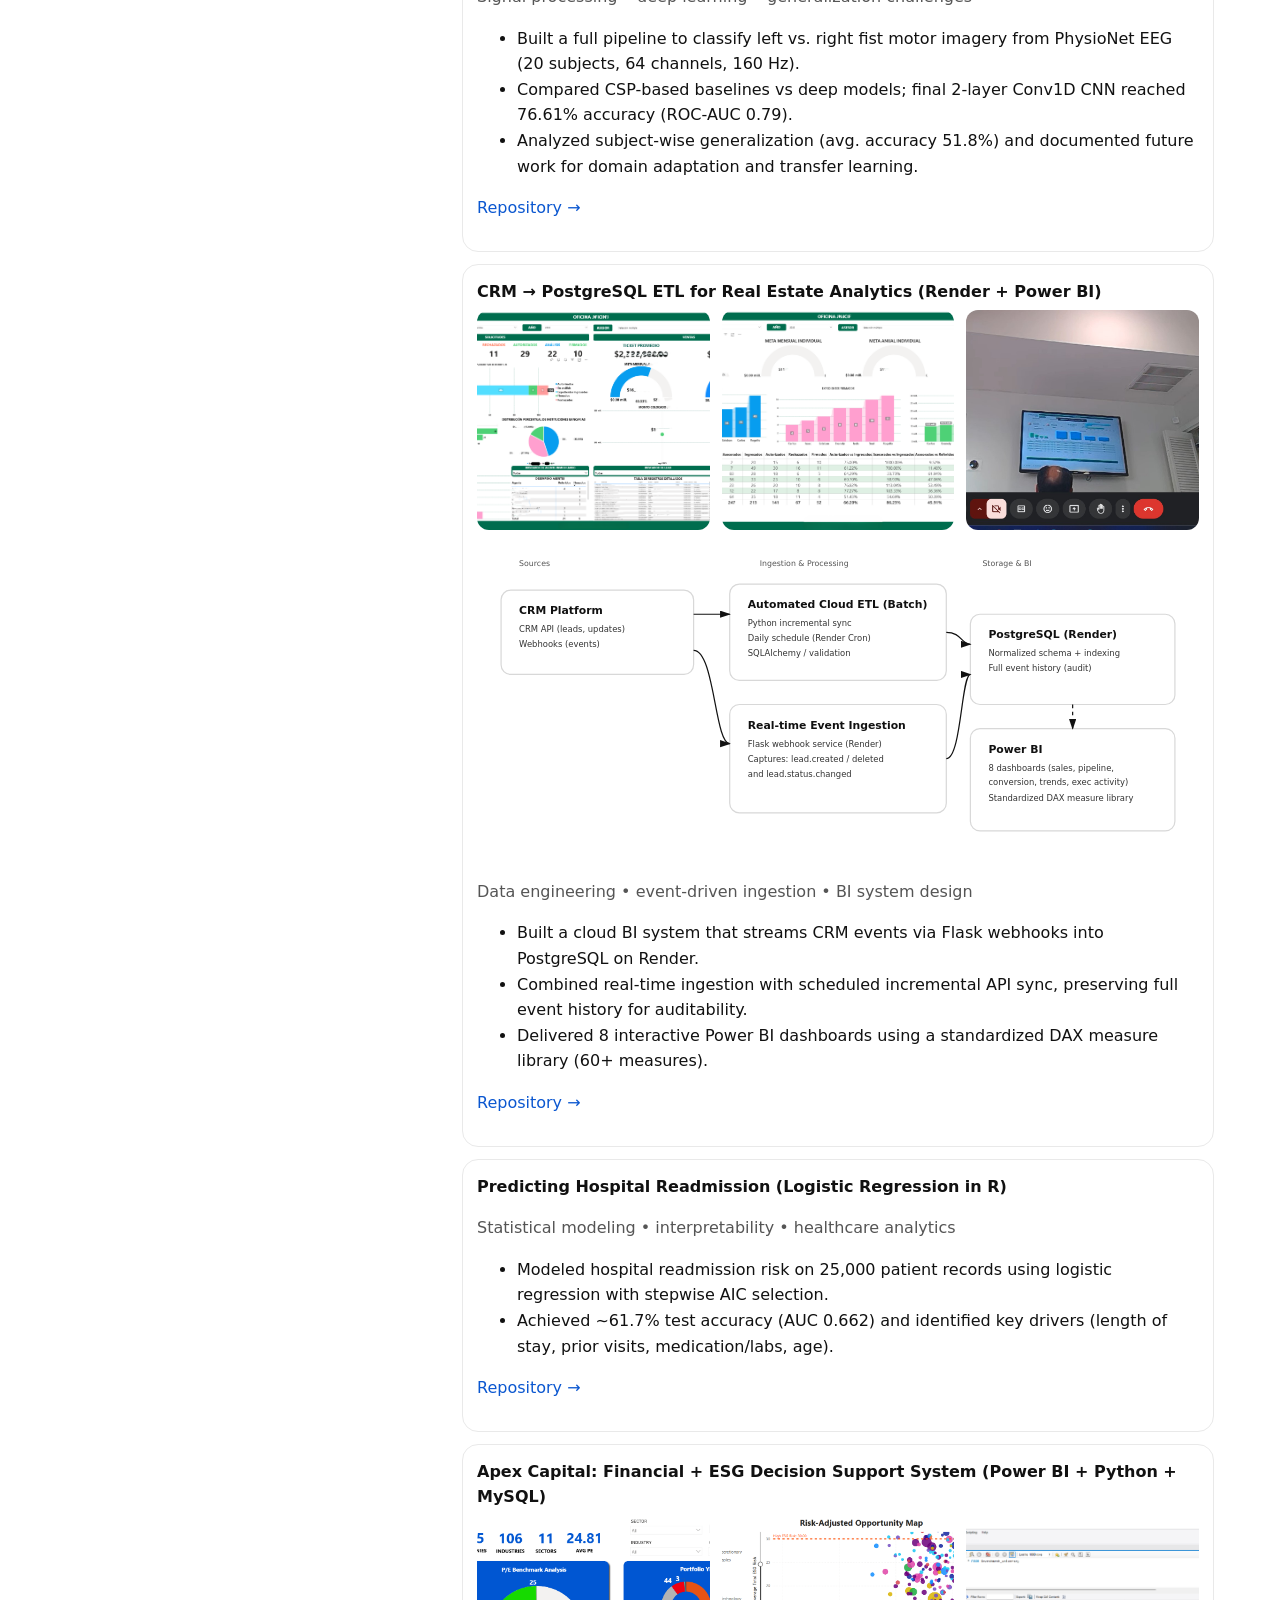
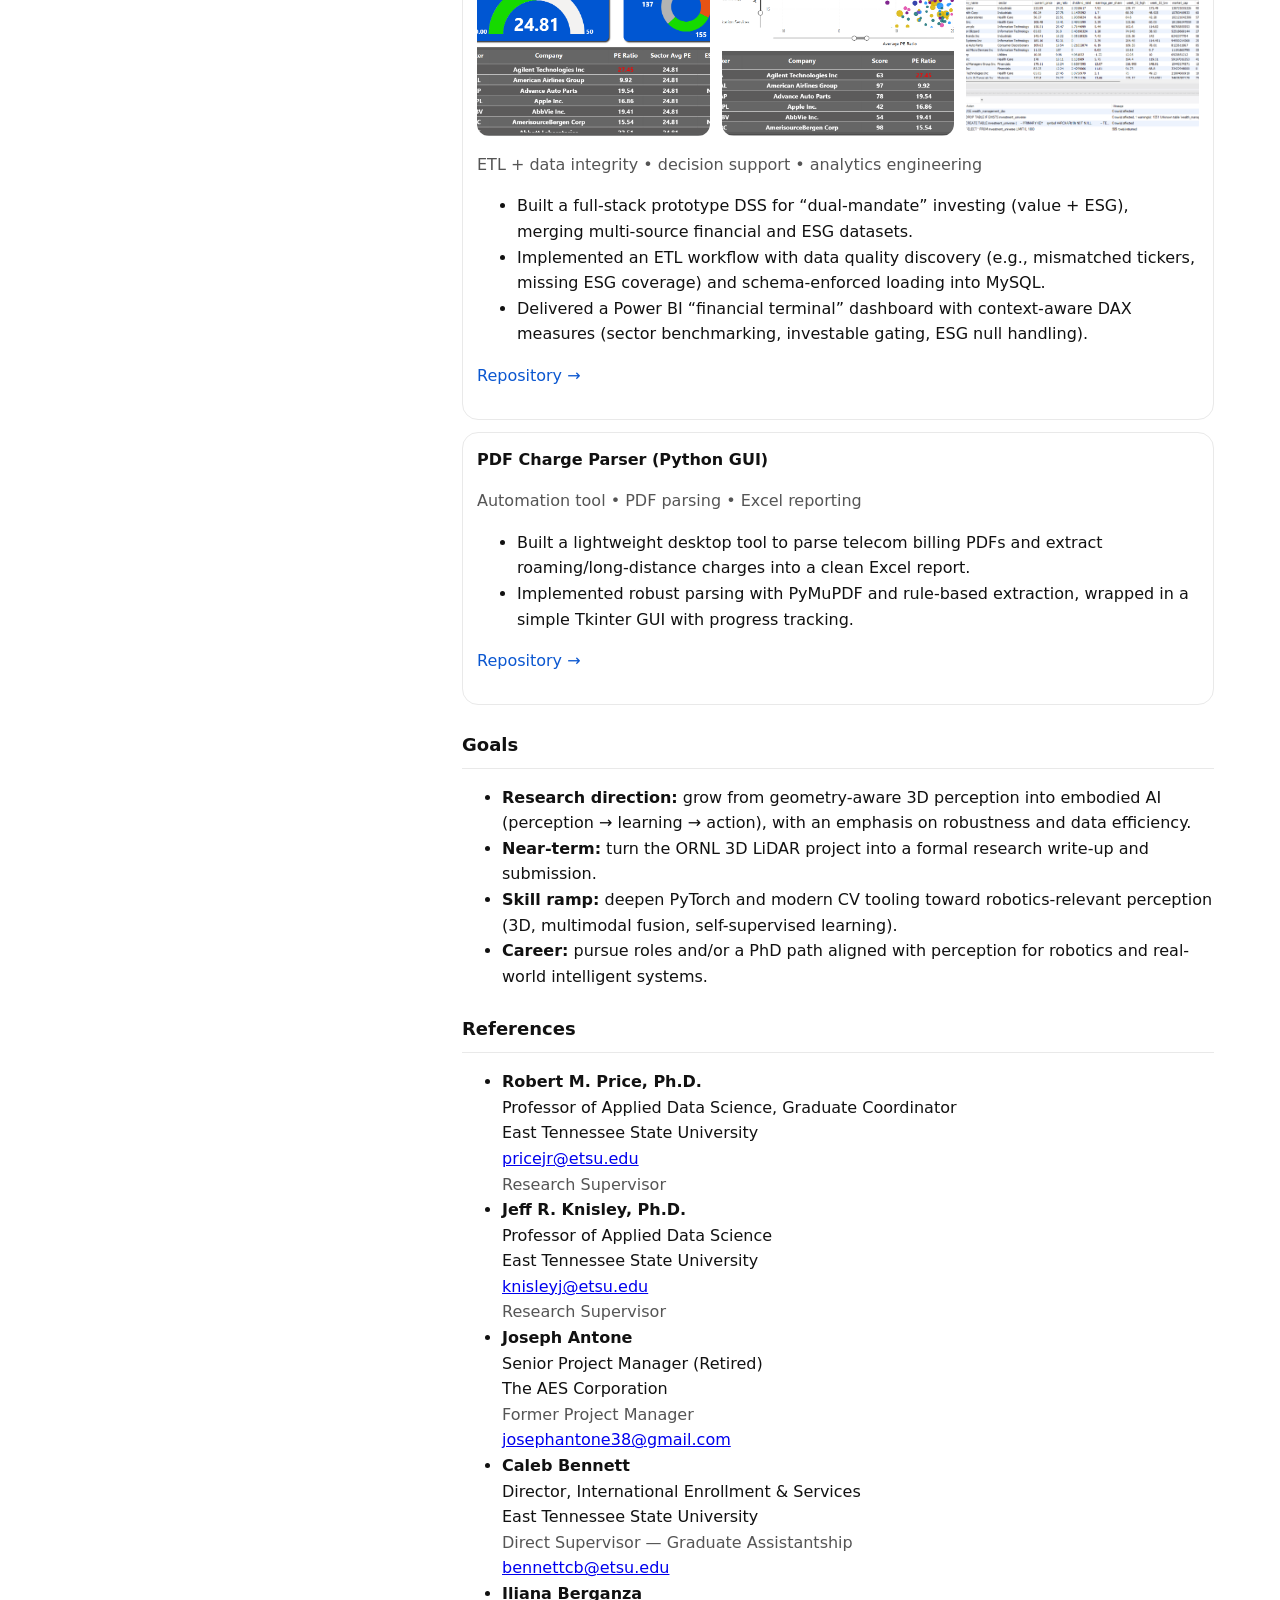
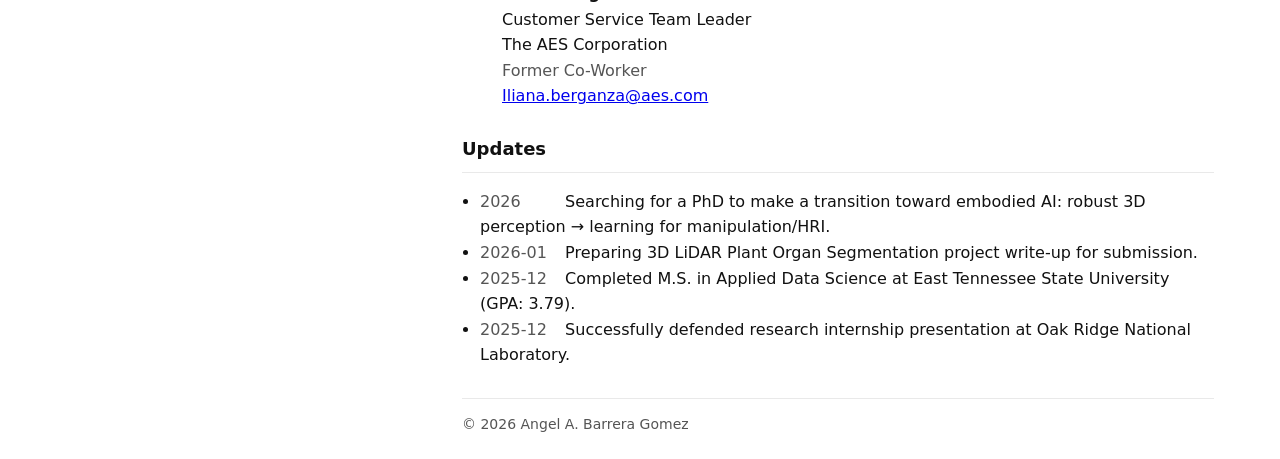
==== commit a980c031: "Update project title for LiDAR segmentation" ====
--- a/index.html
+++ b/index.html
@@ -117,7 +117,7 @@
         <h2>Selected Projects</h2>
         
         <div class="card">
-          <h3>3D LiDAR Plant Organ Segmentation</h3>
+          <h3>Geometric Deep Learning-Based Plant Organ Segmentation and Phenotyping Using LiDAR Point Clouds</h3>
           
           <div class="img-grid">
             <a href="assets/prediction.gif" target="_blank">
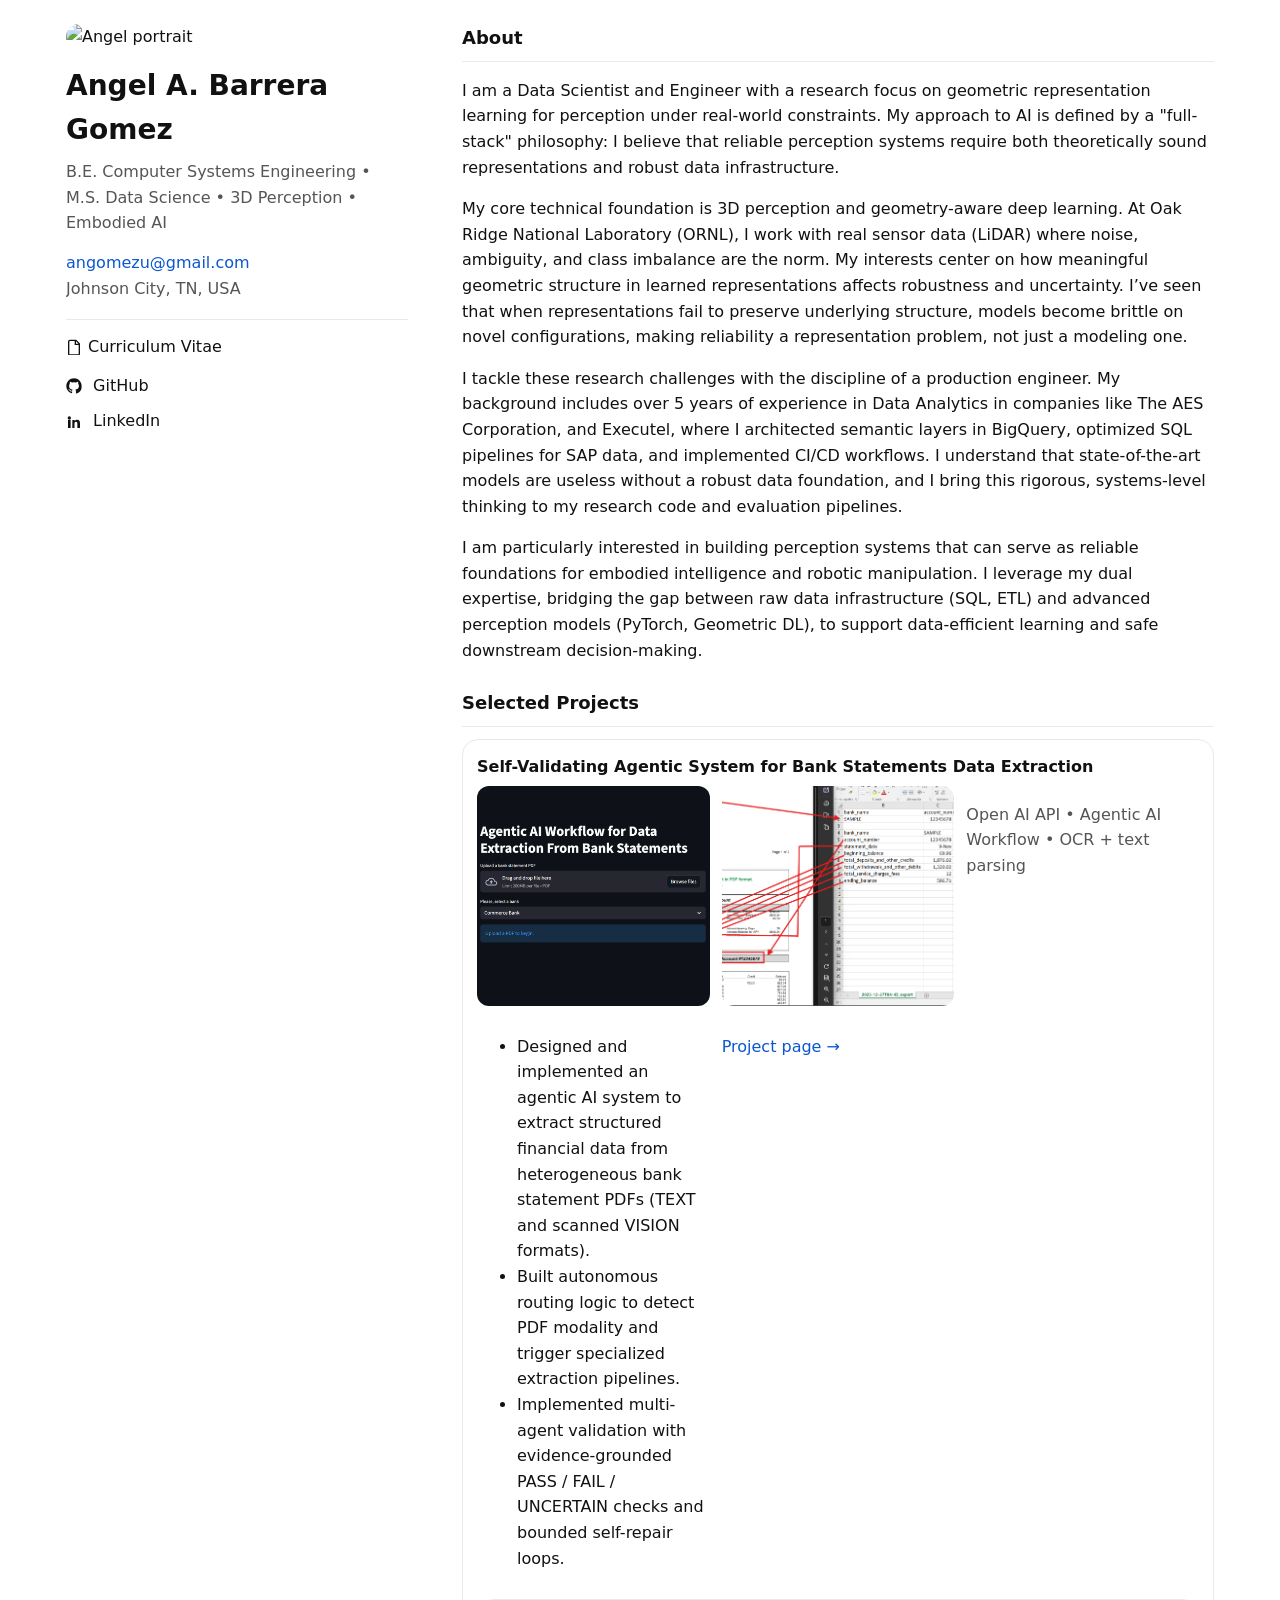
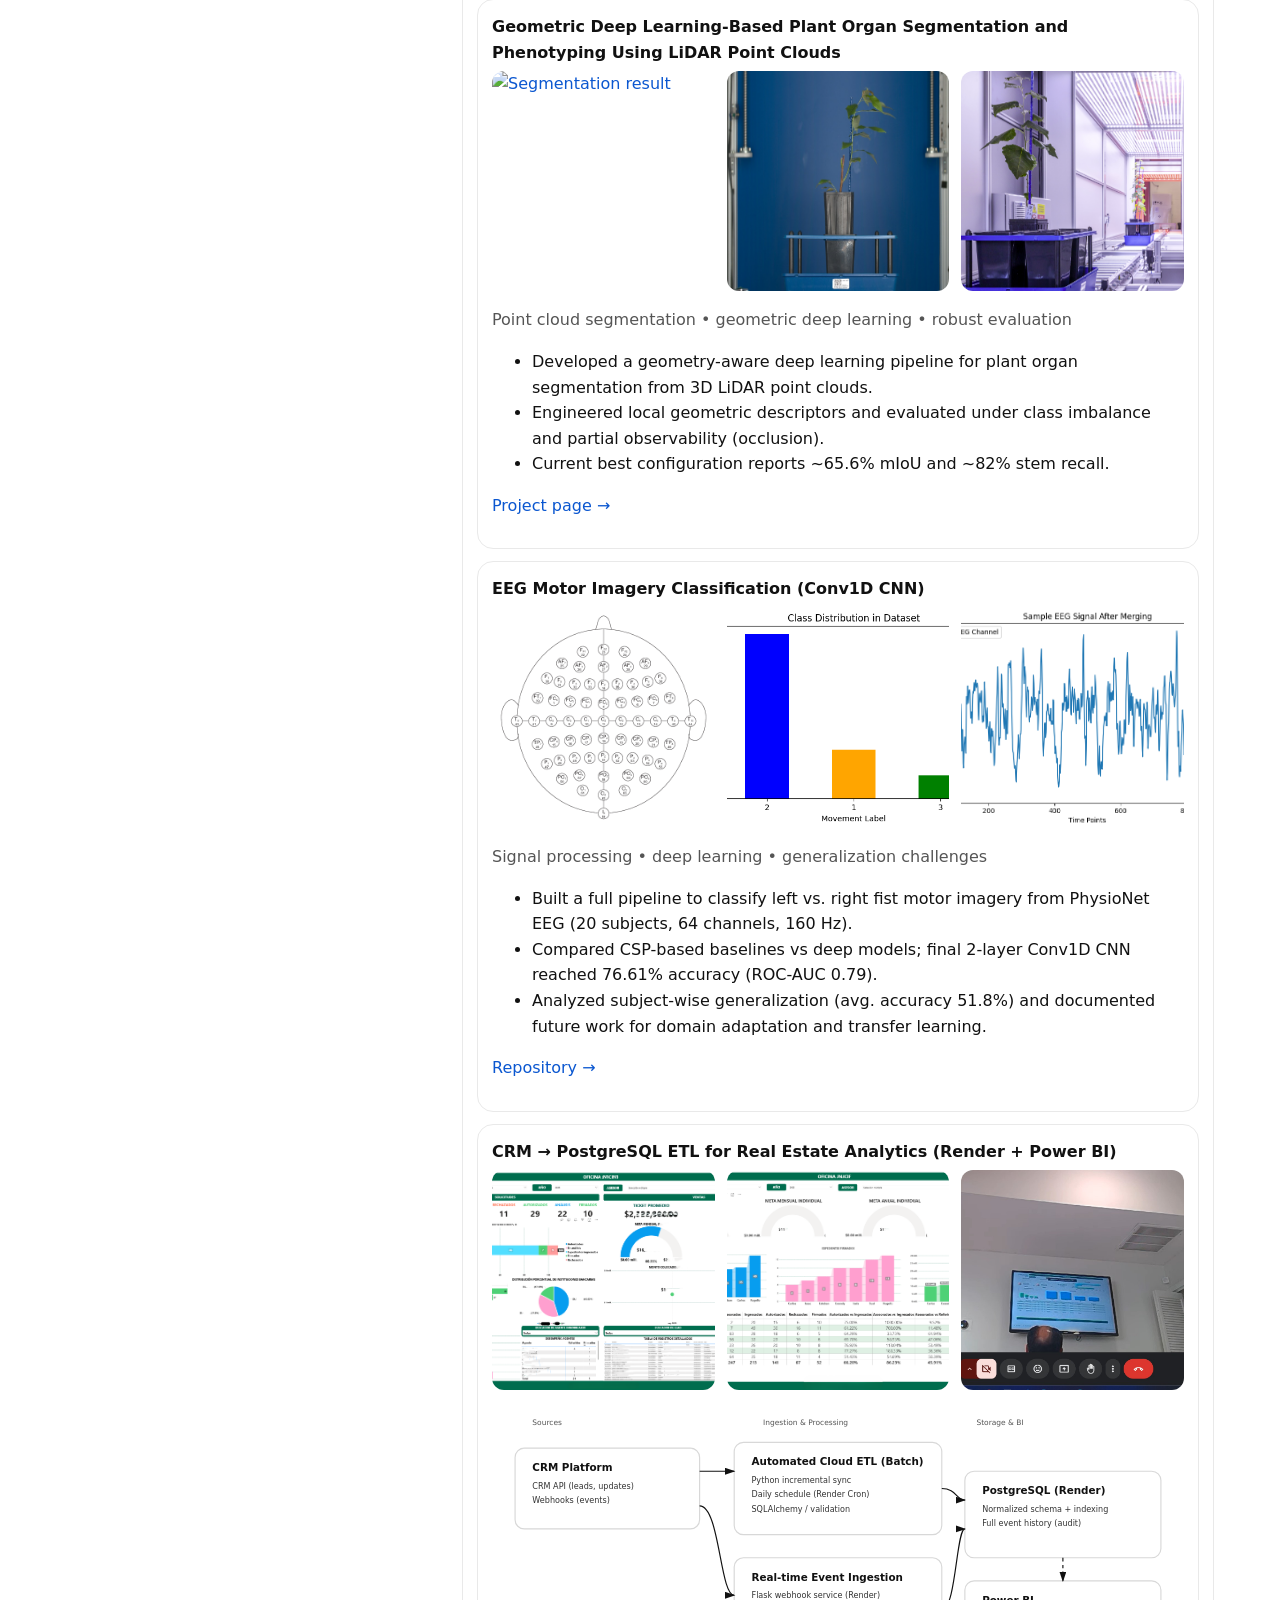
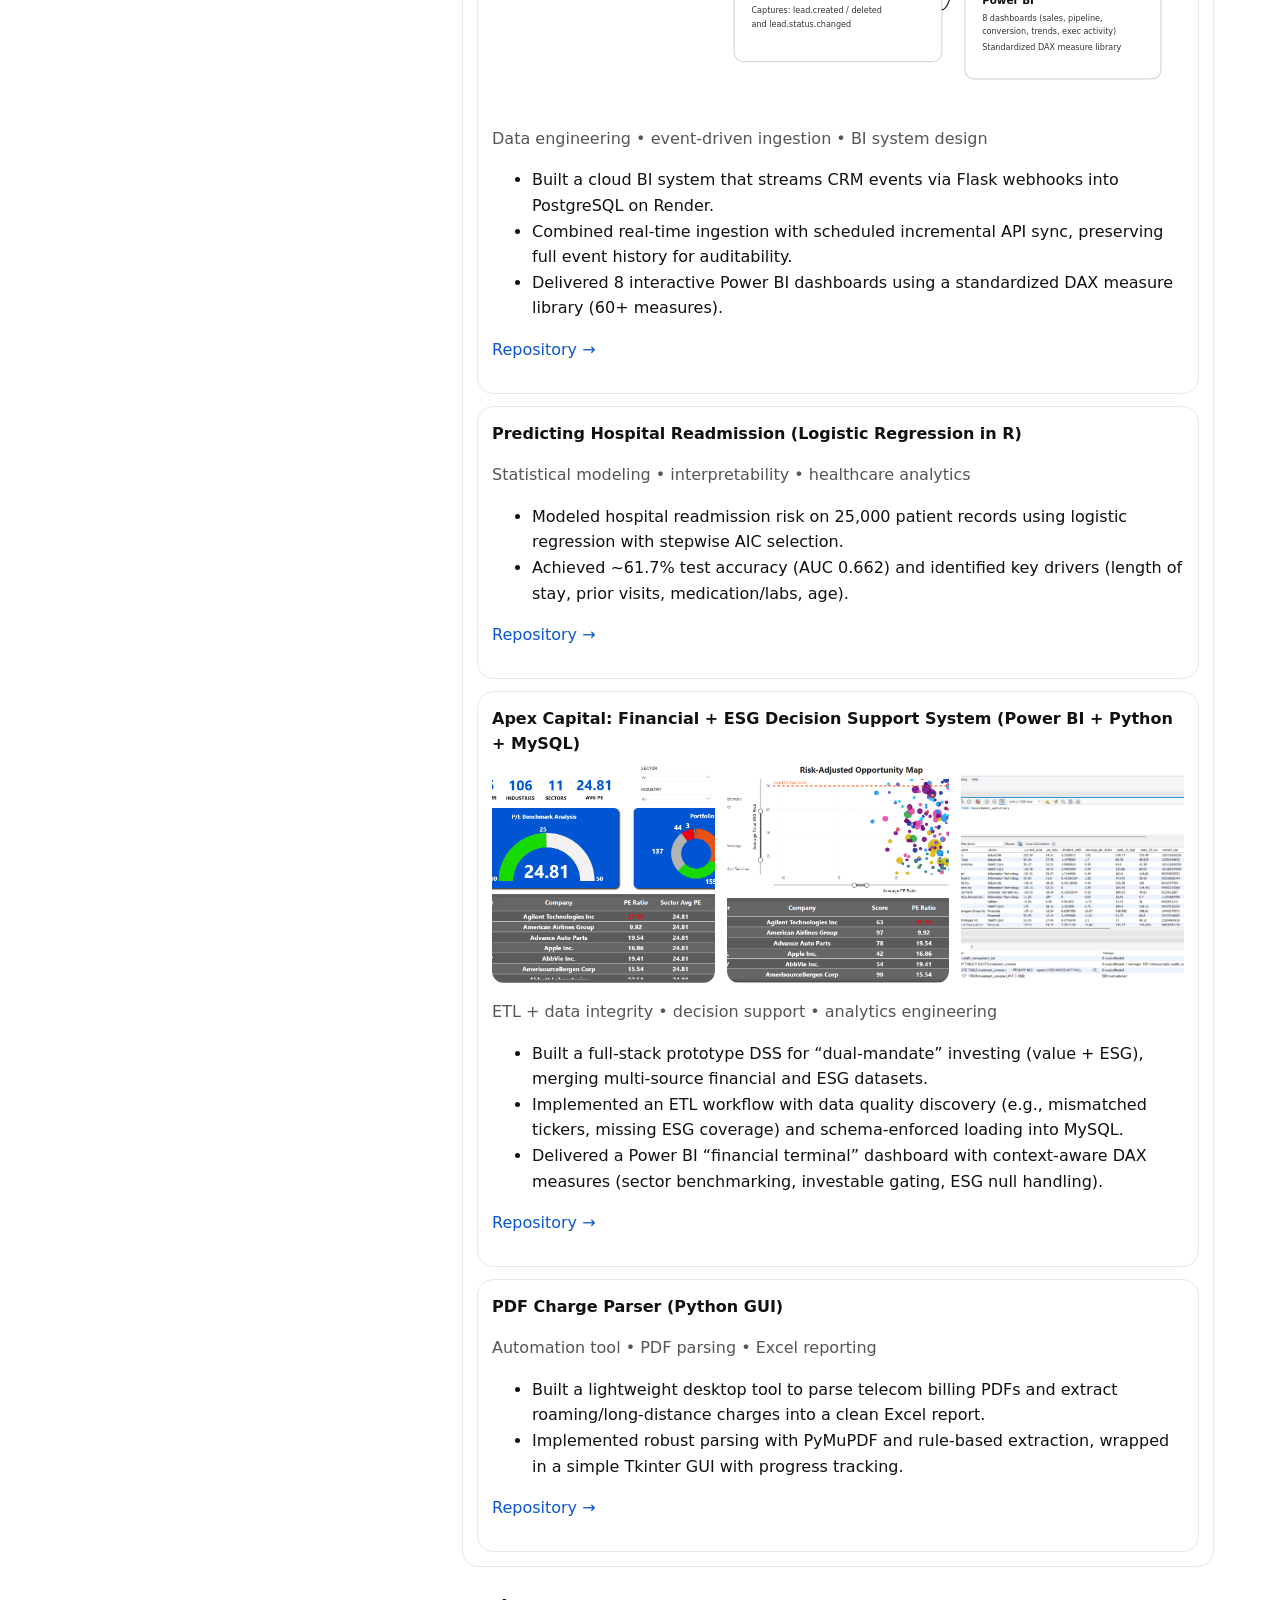
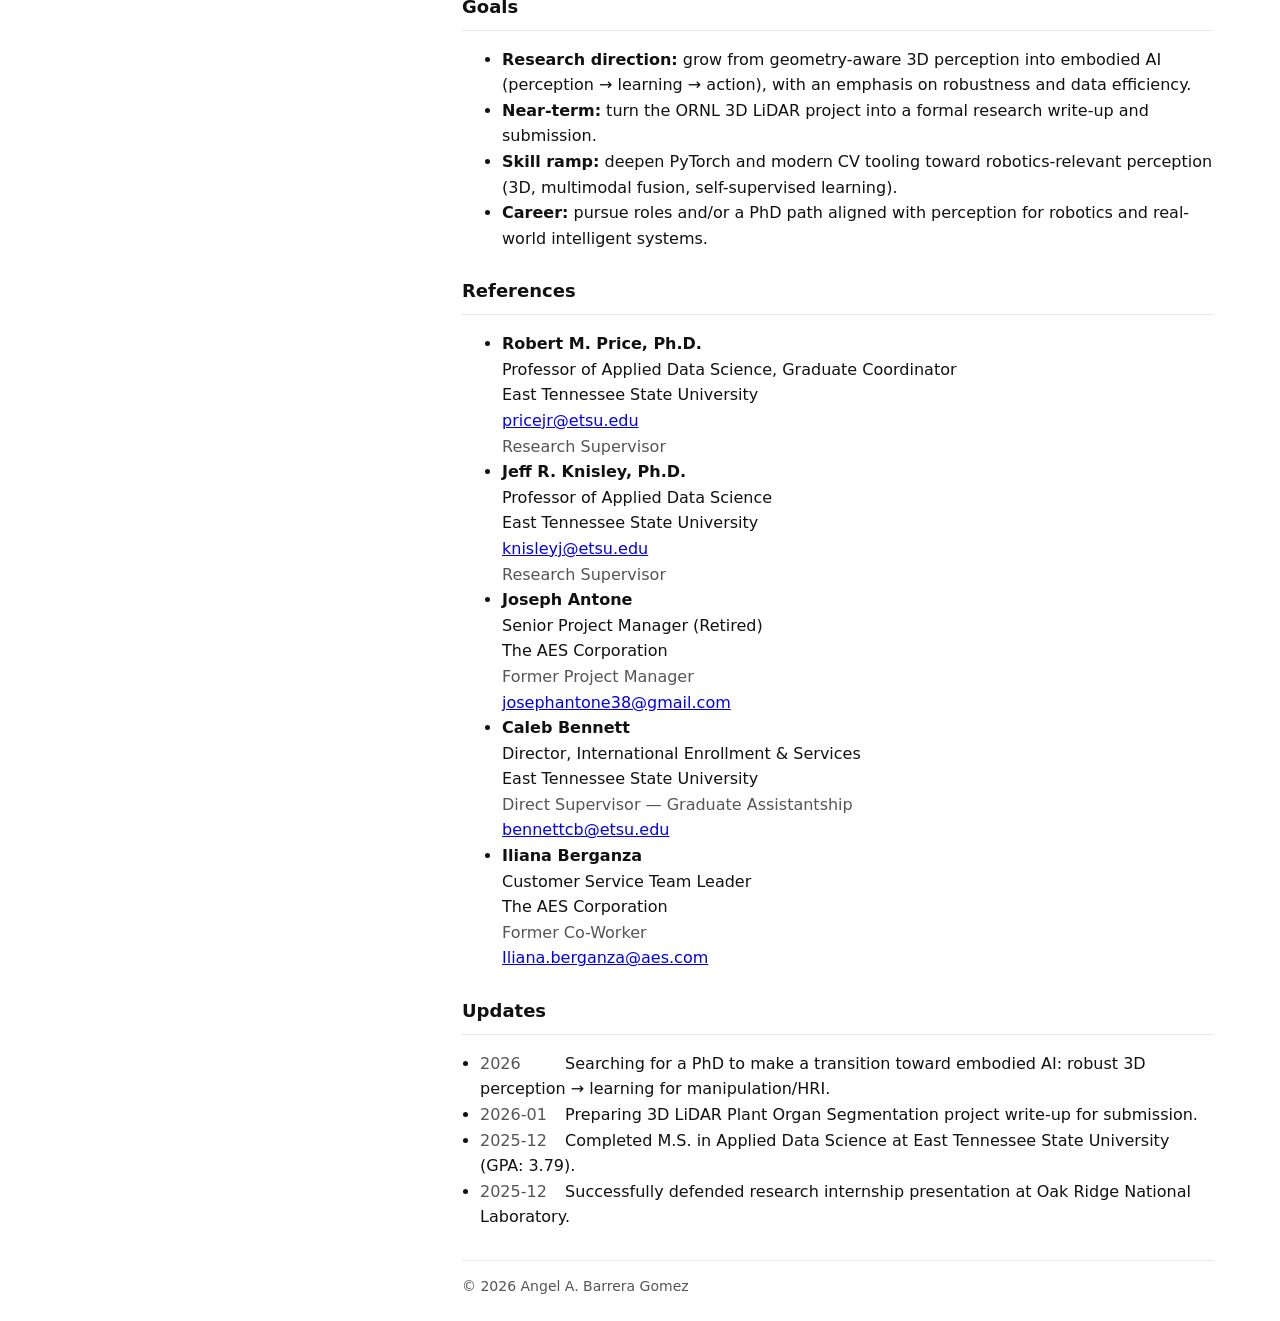
==== commit c7315066: "Add project section for bank statements data extraction Added a new project section with details abo" ====
--- a/index.html
+++ b/index.html
@@ -112,10 +112,33 @@
           matter beyond benchmark performance.
         </p>
       </section>-->
-
-      <section id="projects">
+  
+       <section id="projects">
         <h2>Selected Projects</h2>
         
+        <div class="card">
+          <h3>Self-Validating Agentic System for Bank Statements Data Extraction</h3>
+          
+          <div class="img-grid">
+            <a href="assets/UI.png" target="_blank">
+              <img src="assets/UI.png" alt="User Interface for document uploads">
+            </a>
+          
+            <a href="assets/Second_Module_3.png" target="_blank">
+              <img src="assets/Second_Module_3.png" alt="Result from an image-based PDF using OCR">
+            </a>
+            
+            <p class="muted">Open AI API • Agentic AI Workflow • OCR + text parsing</p>
+            <ul>
+              <li>Designed and implemented an agentic AI system to extract structured financial data from heterogeneous bank statement
+PDFs (TEXT and scanned VISION formats).</li>
+              <li>Built autonomous routing logic to detect PDF modality and trigger specialized extraction pipelines.</li>
+              <li>Implemented multi-agent validation with evidence-grounded PASS / FAIL / UNCERTAIN checks and bounded self-repair
+loops.</li>
+            </ul>
+            <p><a href="https://github.com/angomezu/agentic-bank-statement-data-extractor.git">Project page →</a></p>
+          </div>
+
         <div class="card">
           <h3>Geometric Deep Learning-Based Plant Organ Segmentation and Phenotyping Using LiDAR Point Clouds</h3>
           
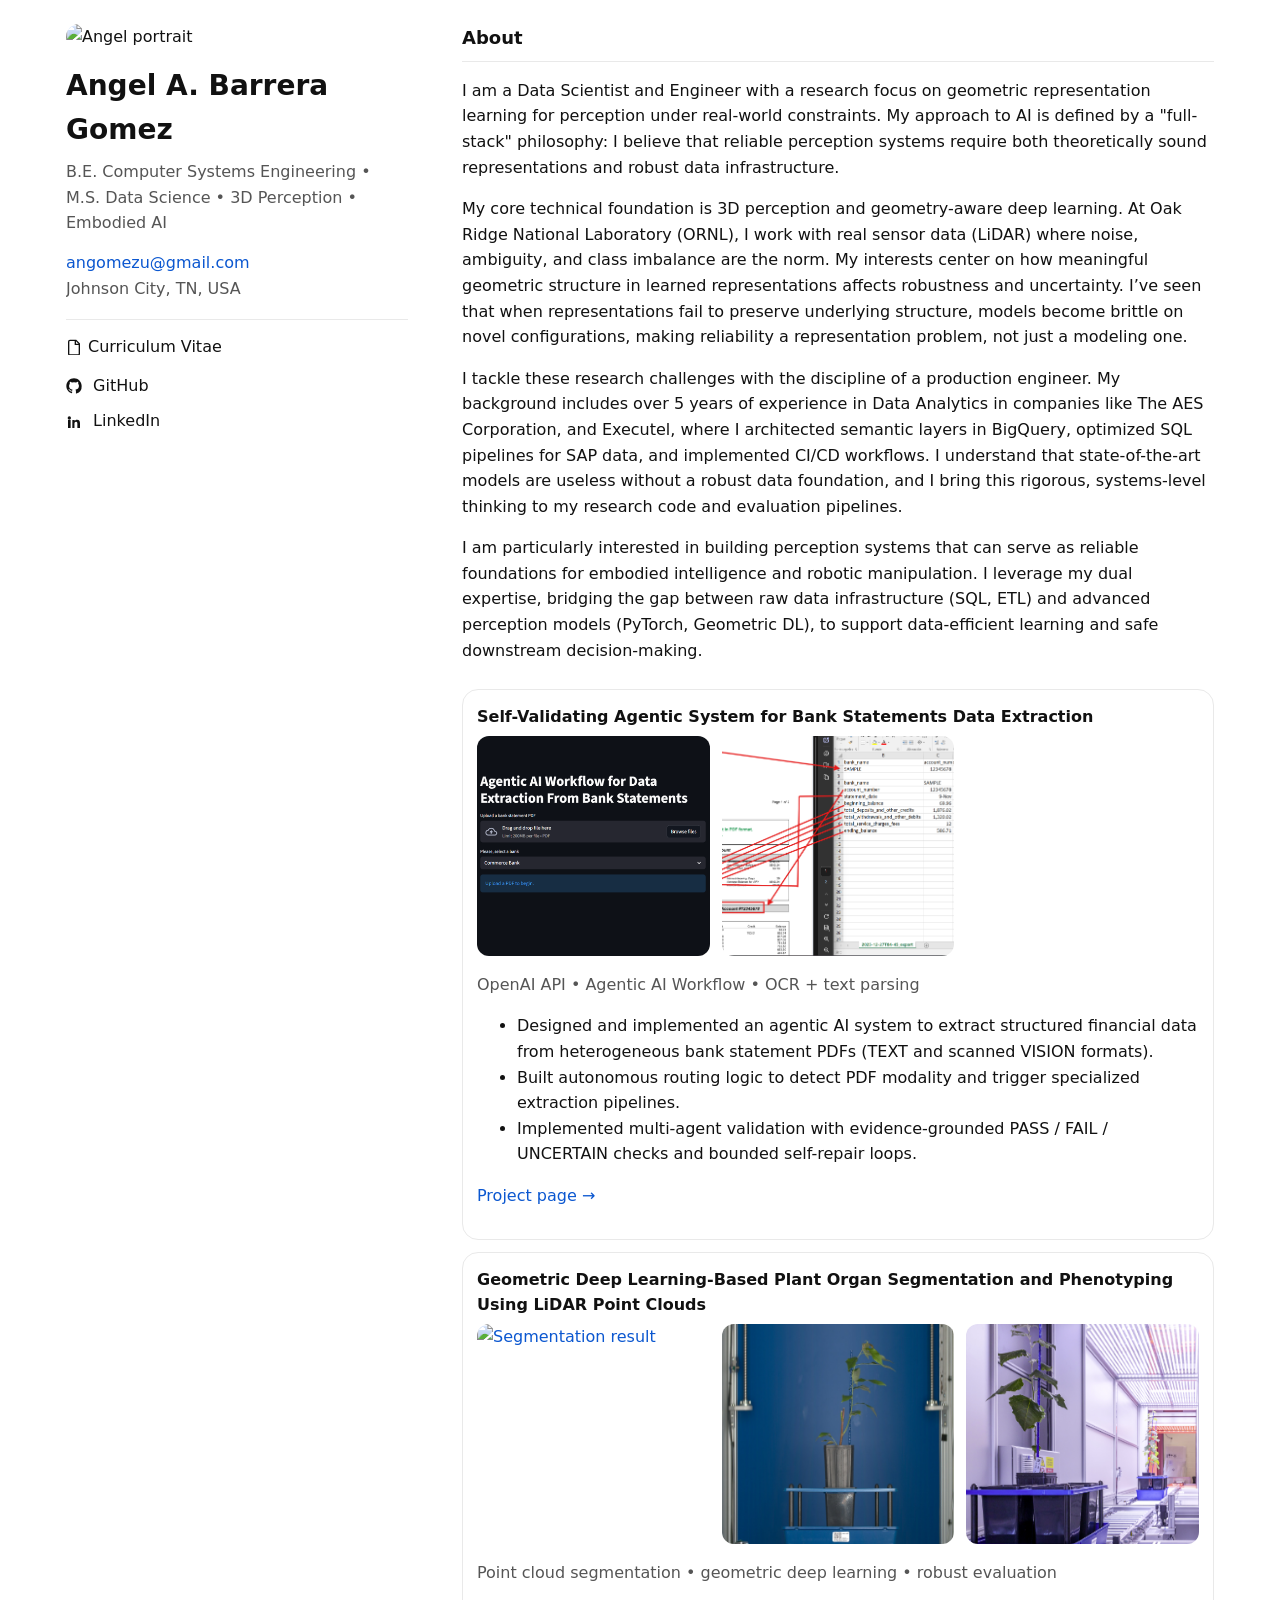
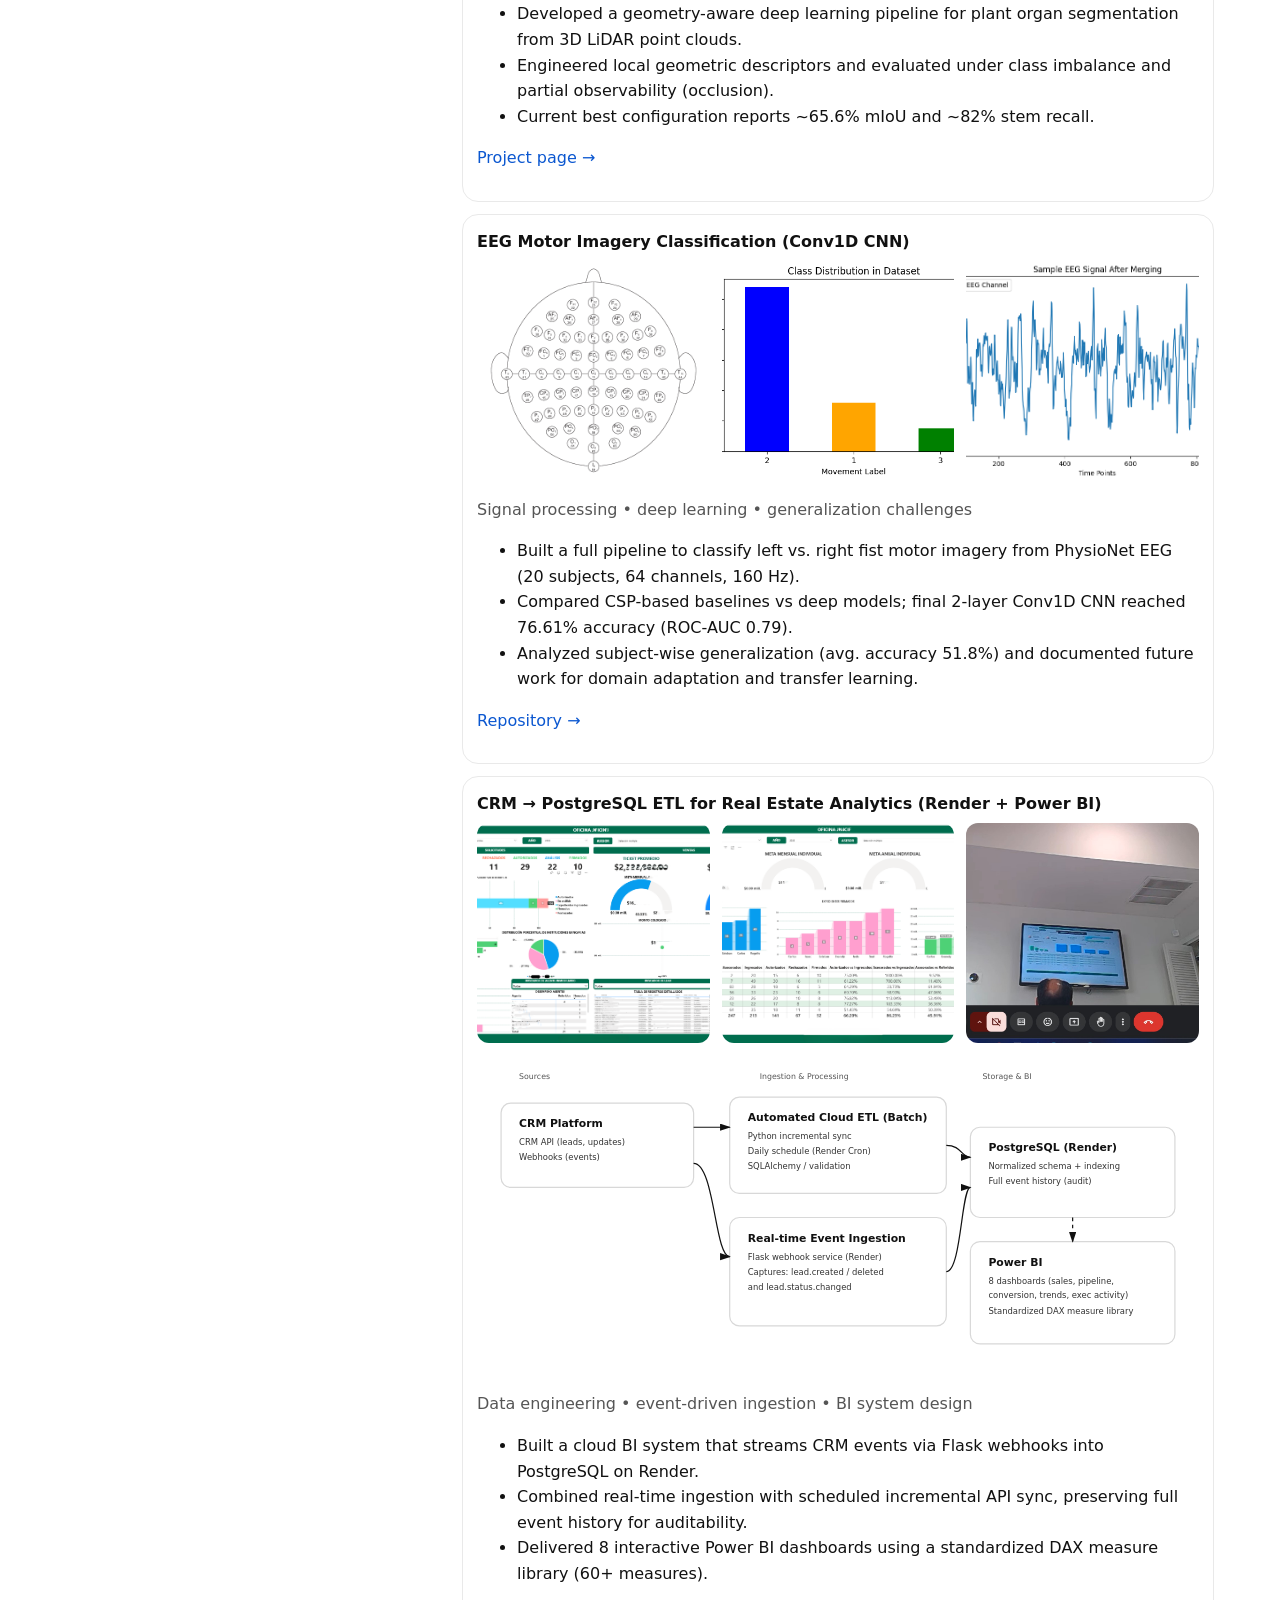
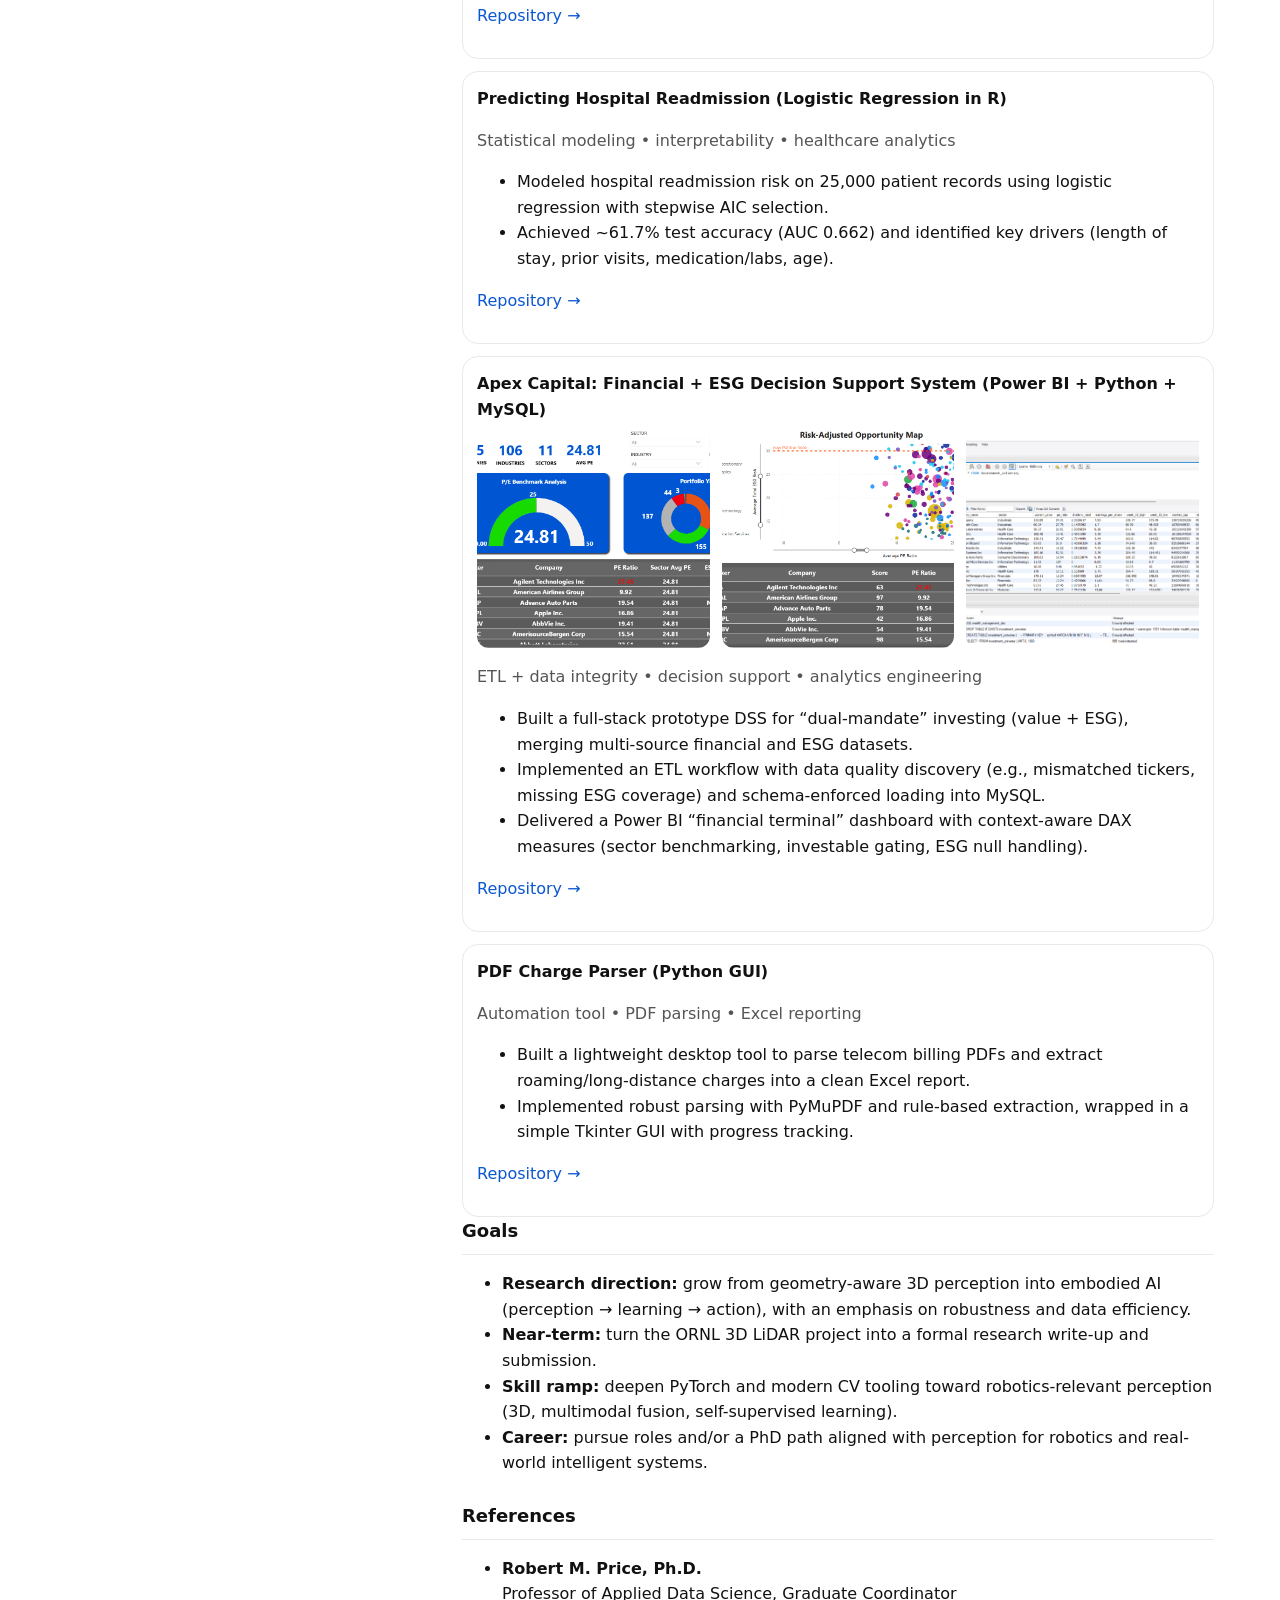
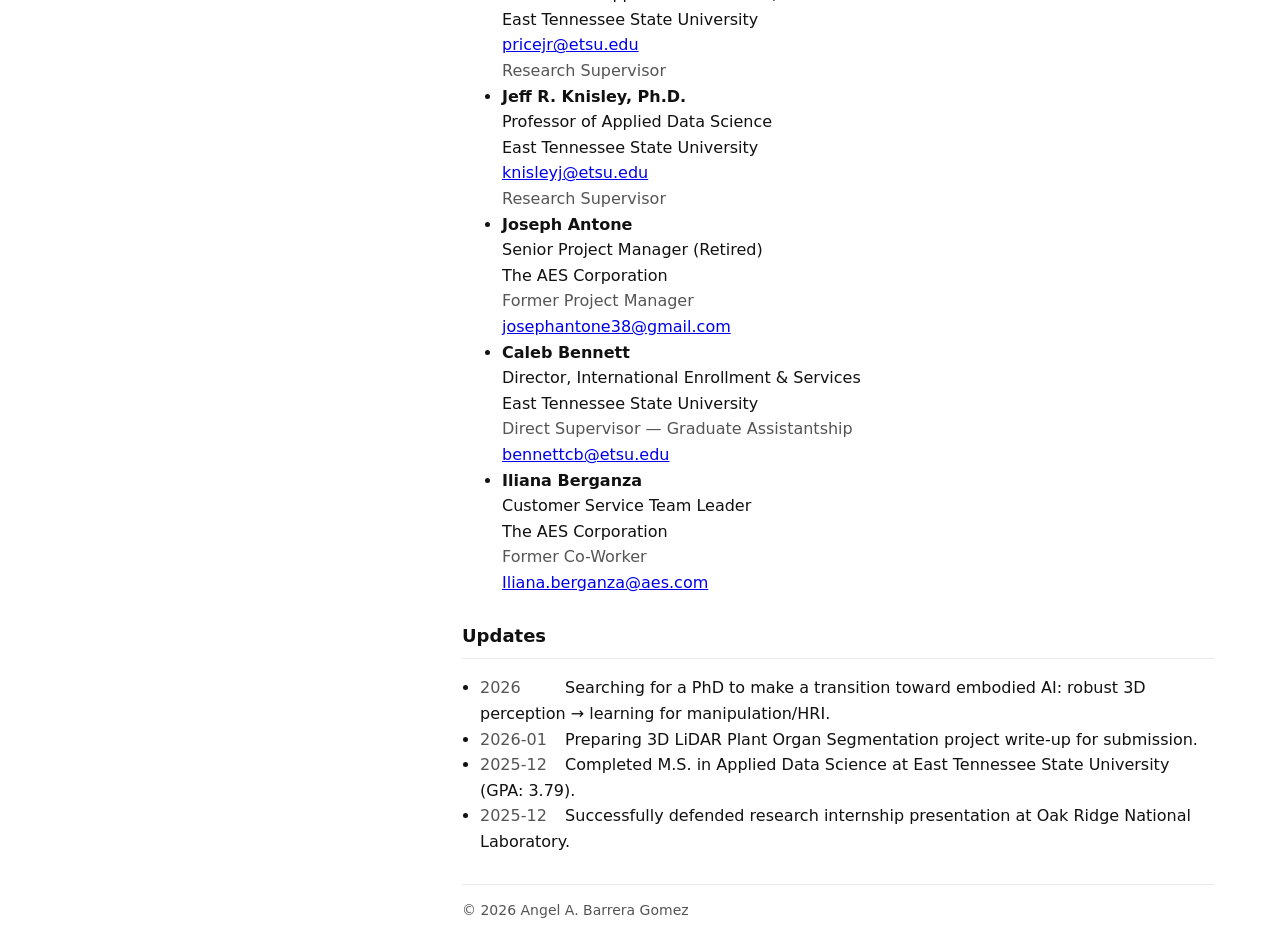
==== commit 0fa1e810: "Refactor project section in index.html" ====
--- a/index.html
+++ b/index.html
@@ -113,31 +113,34 @@
         </p>
       </section>-->
   
-       <section id="projects">
-        <h2>Selected Projects</h2>
-        
-        <div class="card">
+       <div class="card">
           <h3>Self-Validating Agentic System for Bank Statements Data Extraction</h3>
-          
+        
           <div class="img-grid">
             <a href="assets/UI.png" target="_blank">
               <img src="assets/UI.png" alt="User Interface for document uploads">
             </a>
-          
+        
             <a href="assets/Second_Module_3.png" target="_blank">
               <img src="assets/Second_Module_3.png" alt="Result from an image-based PDF using OCR">
             </a>
-            
-            <p class="muted">Open AI API • Agentic AI Workflow • OCR + text parsing</p>
-            <ul>
-              <li>Designed and implemented an agentic AI system to extract structured financial data from heterogeneous bank statement
-PDFs (TEXT and scanned VISION formats).</li>
-              <li>Built autonomous routing logic to detect PDF modality and trigger specialized extraction pipelines.</li>
-              <li>Implemented multi-agent validation with evidence-grounded PASS / FAIL / UNCERTAIN checks and bounded self-repair
-loops.</li>
-            </ul>
-            <p><a href="https://github.com/angomezu/agentic-bank-statement-data-extractor.git">Project page →</a></p>
-          </div>
+          </div>
+        
+          <p class="muted">OpenAI API • Agentic AI Workflow • OCR + text parsing</p>
+        
+          <ul>
+            <li>Designed and implemented an agentic AI system to extract structured financial data from heterogeneous bank statement PDFs (TEXT and scanned VISION formats).</li>
+            <li>Built autonomous routing logic to detect PDF modality and trigger specialized extraction pipelines.</li>
+            <li>Implemented multi-agent validation with evidence-grounded PASS / FAIL / UNCERTAIN checks and bounded self-repair loops.</li>
+          </ul>
+        
+          <p>
+            <a href="https://github.com/angomezu/agentic-bank-statement-data-extractor.git">
+              Project page →
+            </a>
+          </p>
+        </div>
+
 
         <div class="card">
           <h3>Geometric Deep Learning-Based Plant Organ Segmentation and Phenotyping Using LiDAR Point Clouds</h3>
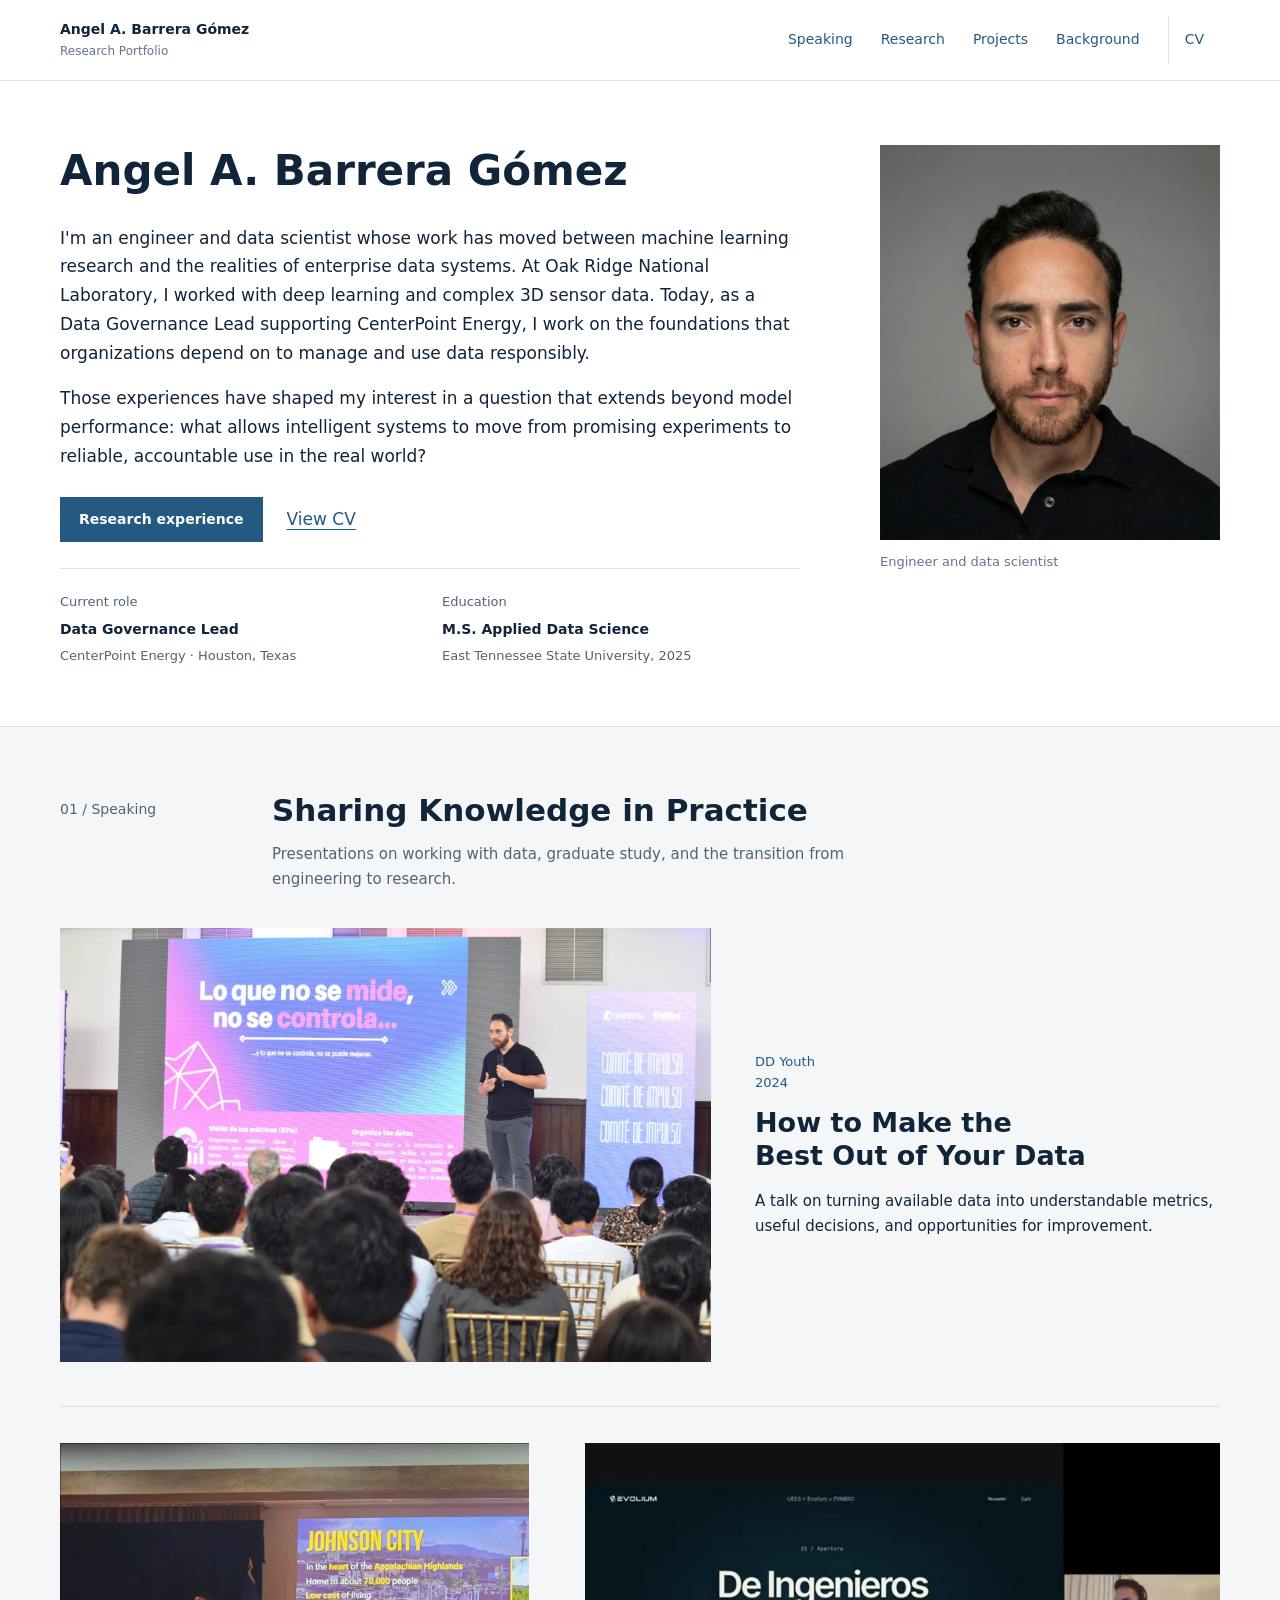
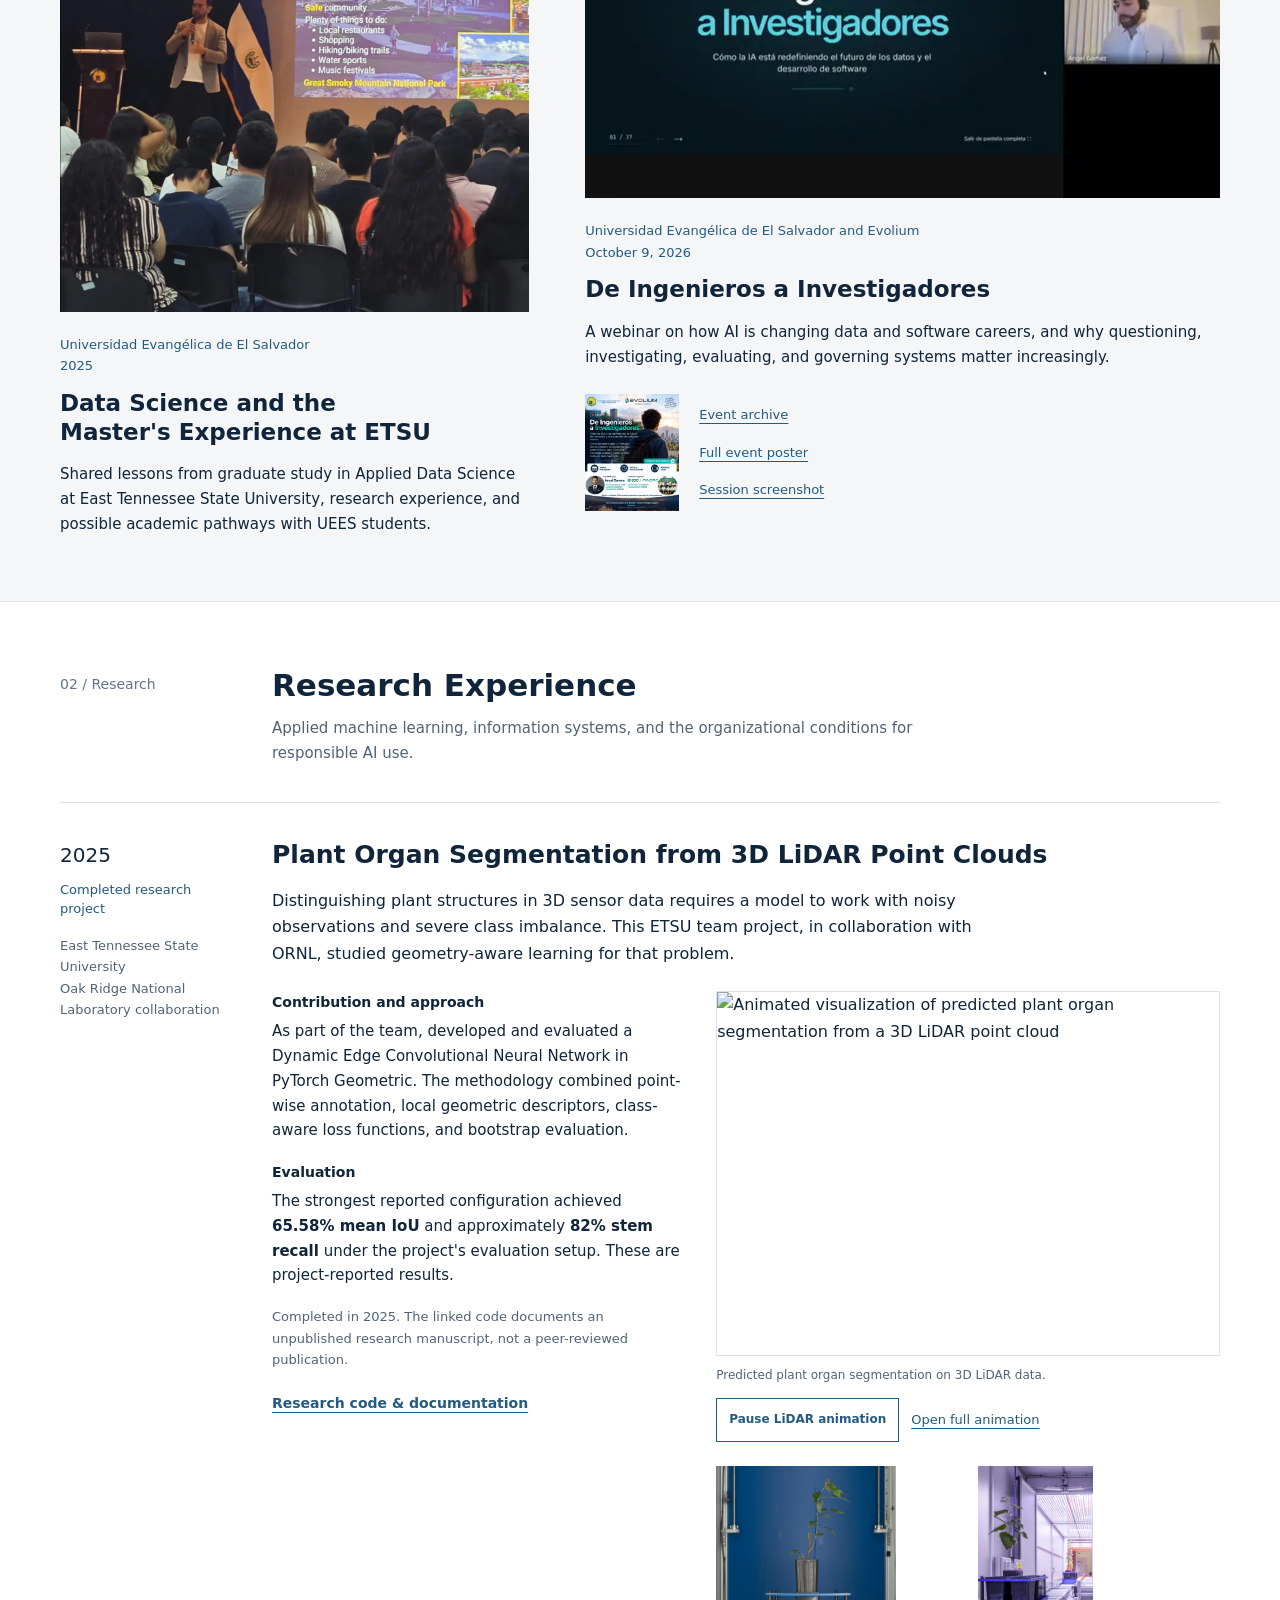
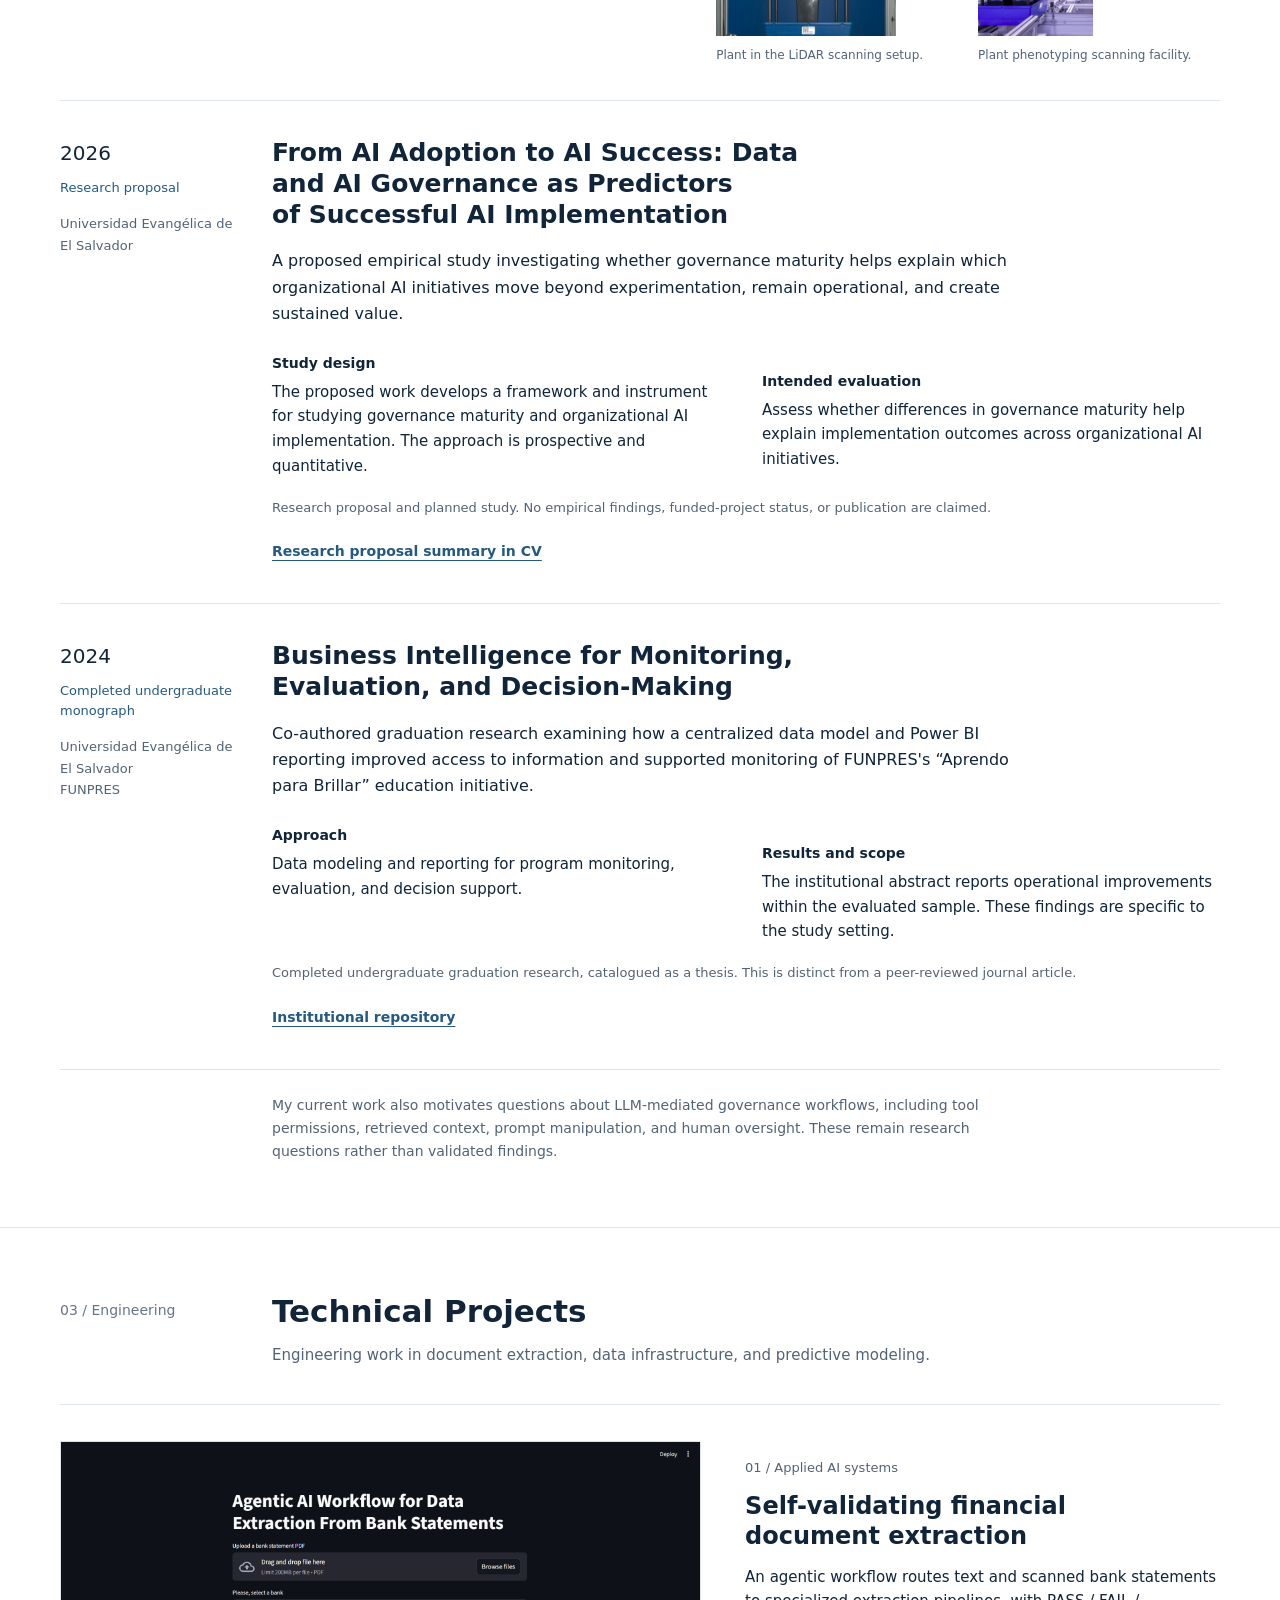
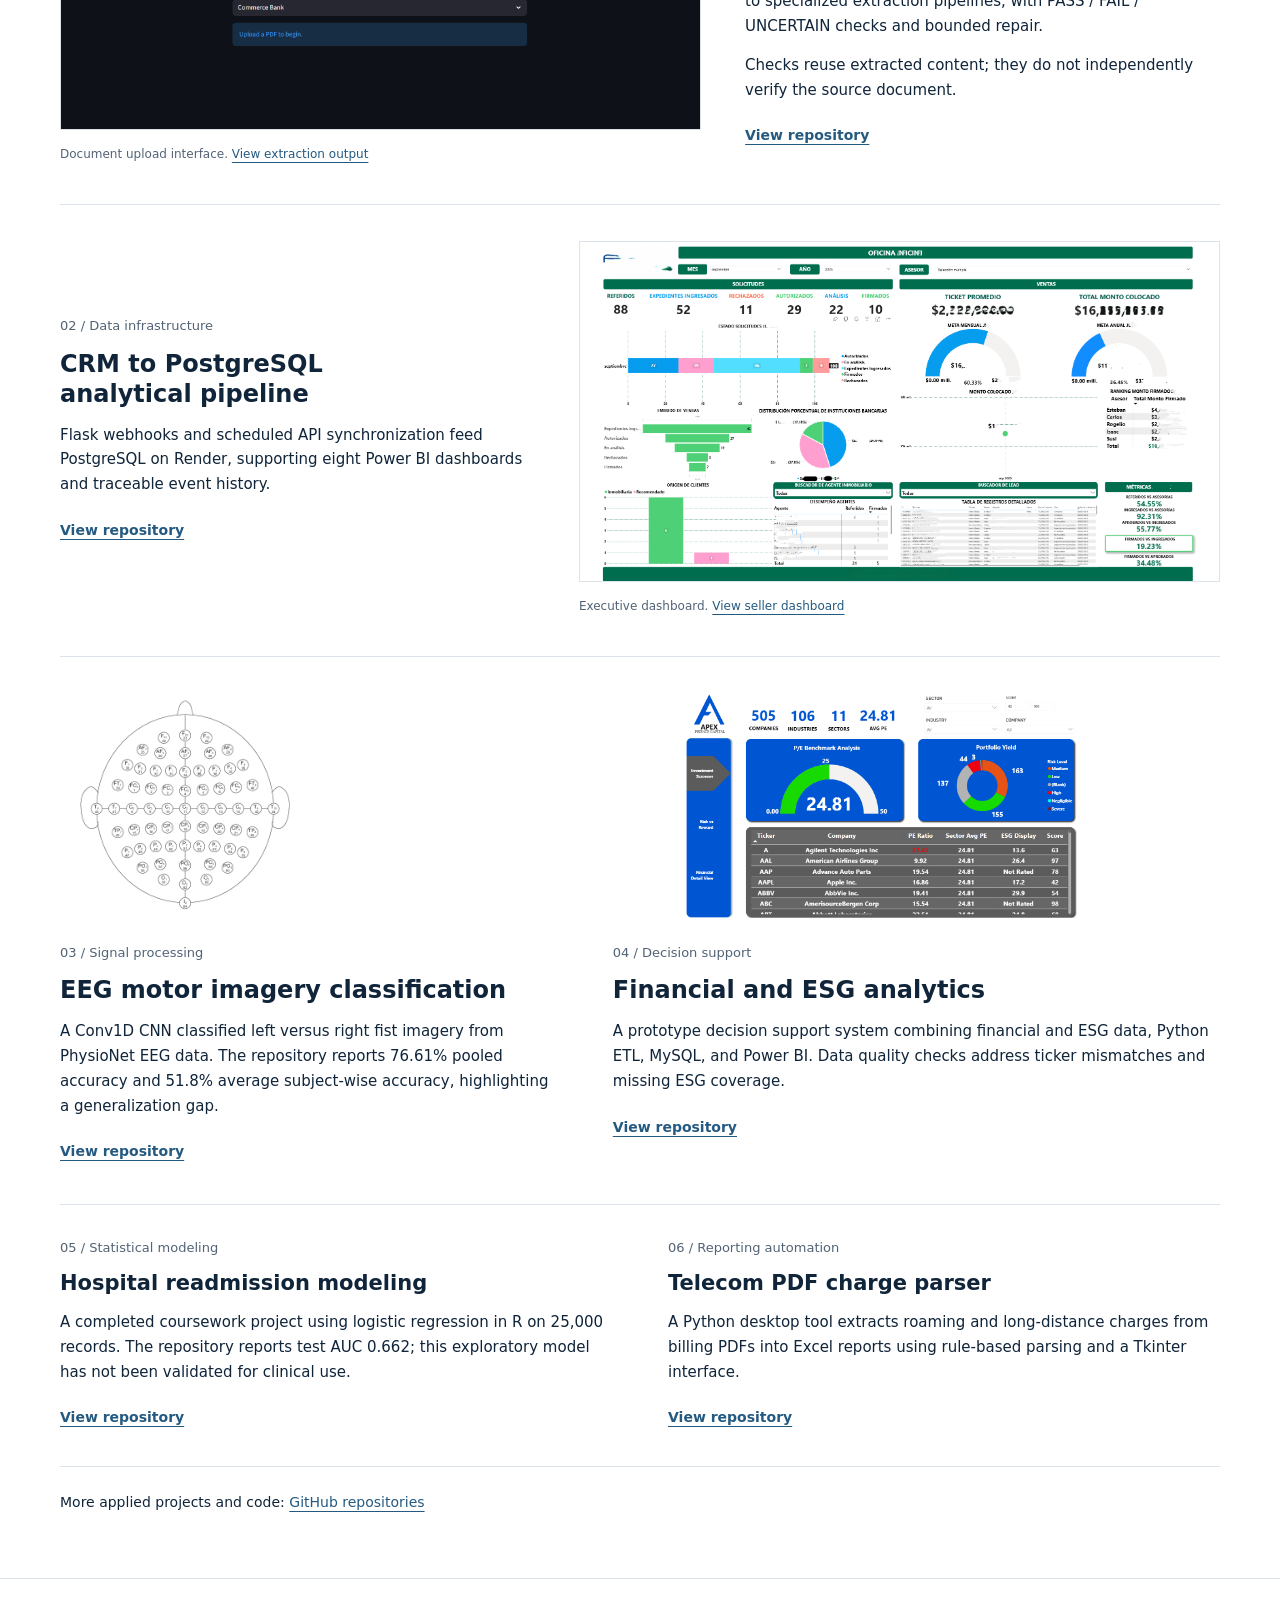
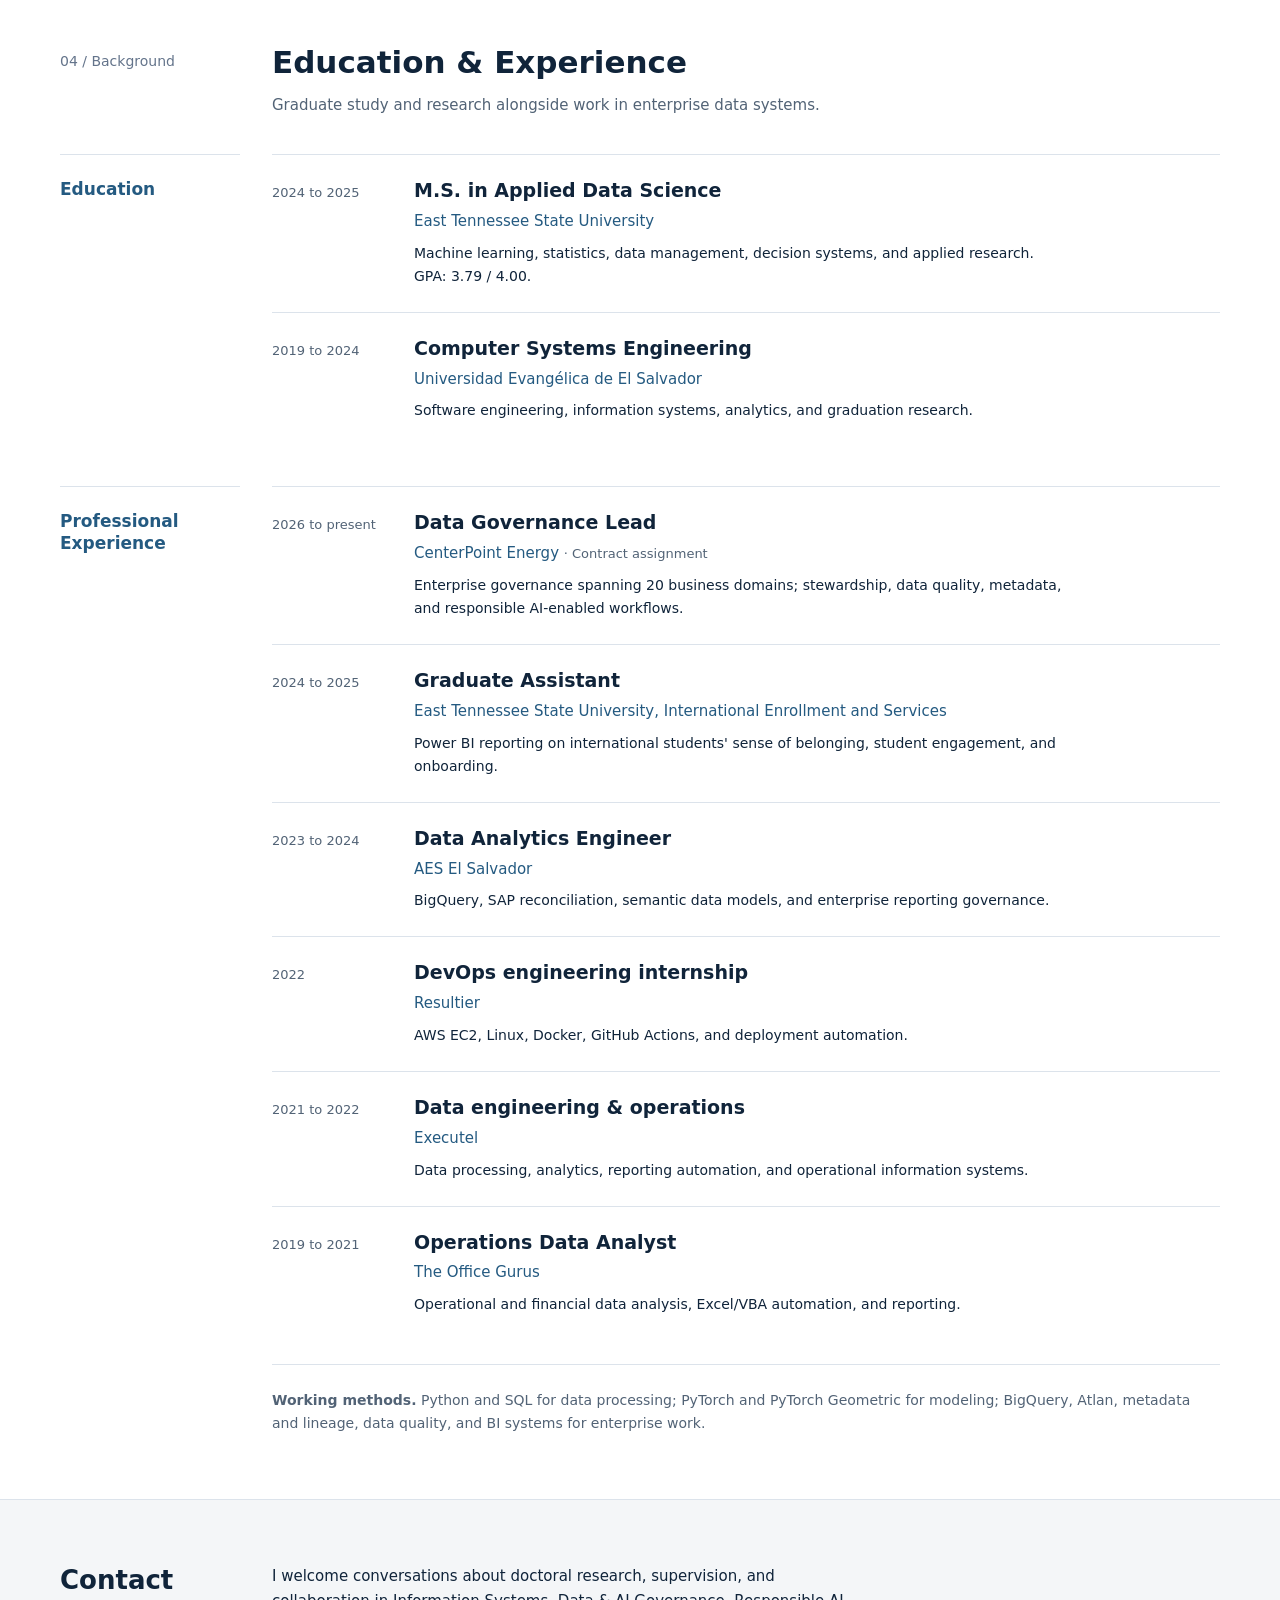
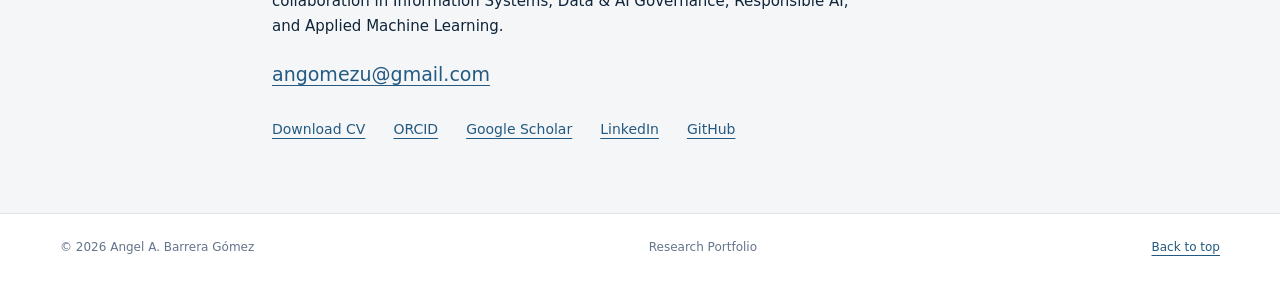
==== commit 561a1f17: "Redesign PhD research portfolio" ====
--- a/index.html
+++ b/index.html
@@ -1,391 +1,213 @@
-<!doctype html>
+<!DOCTYPE html>
 <html lang="en">
 <head>
-  <meta charset="utf-8" />
-  <meta name="viewport" content="width=device-width, initial-scale=1" />
-  <title>Angel A. Barrera Gomez</title>
-  <link rel="stylesheet" href="assets/style.css" />
+  <meta charset="utf-8">
+  <meta name="viewport" content="width=device-width, initial-scale=1">
+  <meta name="theme-color" content="#10243A">
+  <meta name="description" content="Angel A. Barrera Gómez, engineer and data scientist. Machine learning research, enterprise data systems, and research interests in data and AI governance and responsible AI.">
+  <meta property="og:type" content="website">
+  <meta property="og:title" content="Angel A. Barrera Gómez | Research Portfolio">
+  <meta property="og:description" content="Machine learning research, enterprise data systems, and the organizational conditions for responsible AI use.">
+  <meta property="og:url" content="https://angomezu.github.io/">
+  <meta property="og:image" content="https://angomezu.github.io/assets/images/dd-youth-2024.webp">
+  <meta name="color-scheme" content="light">
+  <link rel="canonical" href="https://angomezu.github.io/">
+  <link rel="icon" href="assets/favicon.svg" type="image/svg+xml">
+  <link rel="stylesheet" href="assets/style.css">
+  <title>Angel A. Barrera Gómez | Research Portfolio</title>
+  <script type="application/ld+json">
+  {
+    "@context":"https://schema.org",
+    "@type":"Person",
+    "name":"Angel A. Barrera Gómez",
+    "url":"https://angomezu.github.io/",
+    "description":"Research interests in data governance, AI governance, information systems, and responsible AI adoption.",
+    "alumniOf":[{"@type":"CollegeOrUniversity","name":"East Tennessee State University"},{"@type":"CollegeOrUniversity","name":"Universidad Evangélica de El Salvador"}],
+    "sameAs":["https://github.com/angomezu","https://www.linkedin.com/in/angomezu/","https://orcid.org/0009-0007-4087-6743","https://scholar.google.com/citations?user=n1v6zZ8AAAAJ"]
+  }
+  </script>
 </head>
-<body>
-  <div class="wrap">
-    <aside class="side">
-      <img class="photo" src="assets/prof_pic.png" alt="Angel portrait" />
-      <h1>Angel A. Barrera Gomez</h1>
-      <p class="role">B.E. Computer Systems Engineering • M.S. Data Science • 3D Perception • Embodied AI</p>
-
-      <div class="contact">
-        <a href="mailto:angomezu@gmail.com">angomezu@gmail.com</a>
-        <div class="muted">Johnson City, TN, USA</div>
-      </div>
-
-      <nav class="nav">
-        <a href="assets/Angel_Barrera_Resume.pdf">
-          <span style="display:inline-flex; align-items:center; gap:6px;">
-            <!-- Document icon -->
-            <svg width="16" height="16" viewBox="0 0 24 24" fill="none"
-                 xmlns="http://www.w3.org/2000/svg">
-              <path d="M6 2h9l5 5v15a2 2 0 0 1-2 2H6a2 2 0 0 1-2-2V4a2 2 0 0 1 2-2z"
-                    stroke="currentColor" stroke-width="2"/>
-              <path d="M14 2v6h6" stroke="currentColor" stroke-width="2"/>
-            </svg>
-            Curriculum Vitae
-          </span>
-        </a>
-        <a href="https://github.com/angomezu" target="_blank">
-          <svg width="16" height="16" viewBox="0 0 24 24" style="vertical-align:middle;margin-right:6px;">
-            <path fill="currentColor"
-              d="M12 .5C5.7.5.5 5.7.5 12c0 5.1 3.3 9.4 7.9 10.9.6.1.8-.3.8-.6v-2.1c-3.2.7-3.9-1.4-3.9-1.4-.5-1.2-1.2-1.6-1.2-1.6-1-.7.1-.7.1-.7 1.1.1 1.7 1.1 1.7 1.1 1 .1.8 2.2 3.3 1.6.1-.8.4-1.3.7-1.6-2.6-.3-5.3-1.3-5.3-5.8 0-1.3.5-2.3 1.2-3.1-.1-.3-.5-1.5.1-3.1 0 0 1-.3 3.2 1.2a11 11 0 0 1 5.8 0c2.2-1.5 3.2-1.2 3.2-1.2.6 1.6.2 2.8.1 3.1.8.8 1.2 1.8 1.2 3.1 0 4.5-2.7 5.5-5.3 5.8.4.3.8 1 .8 2.1v3.1c0 .3.2.7.8.6A11.5 11.5 0 0 0 23.5 12C23.5 5.7 18.3.5 12 .5z"/>
-          </svg>
-          GitHub
-        </a>
-        <a href="https://www.linkedin.com/in/angomezu/" target="_blank">
-          <svg width="16" height="16" viewBox="0 0 24 24" style="vertical-align:middle;margin-right:6px;">
-            <path fill="currentColor"
-              d="M4.98 3.5a2.5 2.5 0 1 0 0 5a2.5 2.5 0 0 0 0-5zM3 8.98h3.96V21H3zM9.5 8.98H13v1.64h.05c.49-.93 1.69-1.91 3.48-1.91C20.1 8.71 21 11 21 14.1V21h-3.96v-6.1c0-1.45-.03-3.31-2.02-3.31-2.02 0-2.33 1.58-2.33 3.21V21H9.5z"/>
-          </svg>
-          LinkedIn
-        </a>
+<body id="top">
+  <a href="#main" class="skip-link">Skip to content</a>
+  <header class="site-header">
+    <div class="container header-inner">
+      <a class="identity" href="#top"><span class="identity-text">Angel A. Barrera Gómez<small>Research Portfolio</small></span></a>
+      <button class="nav-toggle" aria-label="Open navigation" aria-controls="site-nav" aria-expanded="false" type="button"><span></span><span></span><span></span></button>
+      <nav class="site-nav" id="site-nav" aria-label="Main navigation">
+        <a href="#speaking">Speaking</a><a href="#research">Research</a><a href="#projects">Projects</a><a href="#background">Background</a>
+        <a class="nav-cv" href="assets/docs/Angel_Barrera_Academic_CV.pdf" target="_blank" rel="noopener">CV</a>
       </nav>
-    </aside>
-<main class="main">
-      <section id="about">
-        <h2>About</h2>
-        <p>
-          I am a Data Scientist and Engineer with a research focus on geometric representation learning for perception under real-world constraints. My approach to AI is defined by a "full-stack" philosophy: I believe that reliable perception systems require both theoretically sound representations and robust data infrastructure.
-        </p>
-        <p>
-          My core technical foundation is 3D perception and geometry-aware deep learning. At Oak Ridge National Laboratory (ORNL), I work with real sensor data (LiDAR) where noise, ambiguity, and class imbalance are the norm. My interests center on how meaningful geometric structure in learned representations affects robustness and uncertainty. I’ve seen that when representations fail to preserve underlying structure, models become brittle on novel configurations, making reliability a representation problem, not just a modeling one.
-        </p>
-        <p>
-          I tackle these research challenges with the discipline of a production engineer. My background includes over 5 years of experience in Data Analytics in companies like The AES Corporation, and Executel, where I architected semantic layers in BigQuery, optimized SQL pipelines for SAP data, and implemented CI/CD workflows. I understand that state-of-the-art models are useless without a robust data foundation, and I bring this rigorous, systems-level thinking to my research code and evaluation pipelines.
-        </p>
-        <p>
-          I am particularly interested in building perception systems that can serve as reliable foundations for embodied intelligence and robotic manipulation. I leverage my dual expertise, bridging the gap between raw data infrastructure (SQL, ETL) and advanced perception models (PyTorch, Geometric DL), to support data-efficient learning and safe downstream decision-making.
-        </p>
-      </section>
-
-      <!--<section id="research">
-        <h2>Research</h2>
-      
-        <p><strong>PhD identity:</strong> Researcher in compositional visual perception and data-efficient learning</p>
-      
-        <p>
-          Building on my experience with geometry-aware deep learning on real 3D sensor data, my research interests focus on how
-          visual representations can be learned as structured compositions of reusable attributes and relations, rather than as
-          monolithic patterns. I am particularly interested in compositional learning for computer vision as a foundation for
-          robust, data-efficient perception in real-world systems.
-        </p>
-      
-        <p>
-          My work is motivated by settings where data are limited, observations are noisy or incomplete, and generalization
-          beyond seen configurations is essential. In these contexts, learning explicit structure—such as geometric primitives,
-          spatial relations, and part–whole hierarchies—provides a principled way to improve robustness, interpretability, and
-          transfer.
-        </p>
-      
-        <h3>Current research themes include:</h3>
-        <ul>
-          <li>
-            <strong>Compositional perception:</strong> learning object representations as combinations of attributes, parts, and
-            relations; geometric structure in 3D point clouds; compositional generalization under distribution shift.
-          </li>
-          <li>
-            <strong>Data-efficient learning:</strong> representation learning under limited supervision; leveraging inductive
-            biases and structured priors to reduce dependence on large labeled datasets.
-          </li>
-          <li>
-            <strong>Robust real-world perception:</strong> handling occlusion, noise, and class imbalance in 3D sensing;
-            diagnosing and mitigating shortcut learning in vision models.
-          </li>
-          <li>
-            <strong>Embodied perception (application context):</strong> using compositional visual representations to support
-            downstream decision-making in embodied and interactive systems.
-          </li>
-        </ul>
-      
-        <h3>Bridge from applied research:</h3>
-        <p>
-          My work at Oak Ridge National Laboratory directly informs this agenda. There, I developed geometry-aware deep learning
-          models for 3D LiDAR point-cloud semantic segmentation under real-world constraints, including sensor noise, partial
-          observability, and severe class imbalance. This experience highlighted both the strengths and limitations of end-to-end
-          learning, and motivated my focus on structured, attribute-based representations and rigorous evaluation pipelines that
-          matter beyond benchmark performance.
-        </p>
-      </section>-->
-  
-       <div class="card">
-          <h3>Self-Validating Agentic System for Bank Statements Data Extraction</h3>
-        
-          <div class="img-grid">
-            <a href="assets/UI.png" target="_blank">
-              <img src="assets/UI.png" alt="User Interface for document uploads">
-            </a>
-        
-            <a href="assets/Second_Module_3.png" target="_blank">
-              <img src="assets/Second_Module_3.png" alt="Result from an image-based PDF using OCR">
-            </a>
+    </div>
+  </header>
+
+  <main id="main" tabindex="-1">
+    <section class="hero" aria-labelledby="hero-heading">
+      <div class="container hero-grid">
+        <div class="hero-heading"><h1 id="hero-heading">Angel A. Barrera Gómez</h1></div>
+        <figure class="hero-portrait">
+          <img class="portrait" src="assets/images/angel-barrera-original.webp" alt="Portrait of Angel Barrera" width="1792" height="2084" fetchpriority="high">
+          <figcaption>Engineer and data scientist</figcaption>
+        </figure>
+        <div class="hero-introduction">
+          <p>I'm an engineer and data scientist whose work has moved between machine learning research and the realities of enterprise data systems. At Oak Ridge National Laboratory, I worked with deep learning and complex 3D sensor data. Today, as a Data Governance Lead supporting CenterPoint Energy, I work on the foundations that organizations depend on to manage and use data responsibly.</p>
+          <p>Those experiences have shaped my interest in a question that extends beyond model performance: what allows intelligent systems to move from promising experiments to reliable, accountable use in the real world?</p>
+          <div class="hero-actions"><a class="button button-primary" href="#research">Research experience</a><a href="assets/docs/Angel_Barrera_Academic_CV.pdf" target="_blank" rel="noopener">View CV</a></div>
+        </div>
+        <dl class="hero-context">
+          <div><dt>Current role</dt><dd>Data Governance Lead<small>CenterPoint Energy · Houston, Texas</small></dd></div>
+          <div><dt>Education</dt><dd>M.S. Applied Data Science<small>East Tennessee State University, 2025</small></dd></div>
+        </dl>
+      </div>
+    </section>
+
+    <section class="section section-speaking" id="speaking" aria-labelledby="speaking-heading">
+      <div class="container">
+        <div class="section-header"><span class="section-number">01 / Speaking</span><div><h2 id="speaking-heading">Sharing Knowledge in Practice</h2><p>Presentations on working with data, graduate study, and the transition from engineering to research.</p></div></div>
+        <article class="talk-feature">
+          <a class="image-link" href="assets/images/dd-youth-2024.webp" target="_blank" rel="noopener" aria-label="View DD Youth 2024 presentation photograph"><img src="assets/images/dd-youth-2024.webp" loading="lazy" width="1750" height="1167" alt="Angel speaking into a microphone at DD Youth 2024 about making better use of data"></a>
+          <div class="talk-copy"><div class="talk-meta">DD Youth<time datetime="2024">2024</time></div><h3>How to Make the Best Out of Your Data</h3><p>A talk on turning available data into understandable metrics, useful decisions, and opportunities for improvement.</p></div>
+        </article>
+        <div class="speaking-pair">
+          <article class="talk-student">
+            <a class="image-link" href="assets/images/uees-student-talk.webp" target="_blank" rel="noopener" aria-label="View UEES student presentation photograph"><img src="assets/images/uees-student-talk.webp" loading="lazy" width="1440" height="1440" alt="Angel presenting to students in El Salvador beside the Salvadoran flag, discussing data science and ETSU"></a>
+            <div class="talk-copy"><div class="talk-meta">Universidad Evangélica de El Salvador<time datetime="2025">2025</time></div><h3>Data Science and the Master's Experience at ETSU</h3><p>Shared lessons from graduate study in Applied Data Science at East Tennessee State University, research experience, and possible academic pathways with UEES students.</p></div>
+          </article>
+          <article class="talk-webinar">
+            <a class="image-link" href="assets/images/webinar-presentation.webp" target="_blank" rel="noopener" aria-label="View the De Ingenieros a Investigadores webinar presentation"><img src="assets/images/webinar-presentation.webp" loading="lazy" width="1062" height="595" alt="De Ingenieros a Investigadores title slide with Angel presenting during the webinar"></a>
+            <div class="talk-copy"><div class="talk-meta">Universidad Evangélica de El Salvador and Evolium<time datetime="2026-10-09">October 9, 2026</time></div><h3 lang="es">De Ingenieros a Investigadores</h3><p>A webinar on how AI is changing data and software careers, and why questioning, investigating, evaluating, and governing systems matter increasingly.</p></div>
+            <div class="webinar-documents">
+              <a href="assets/images/uees-evolium-webinar-poster.webp" target="_blank" rel="noopener" aria-label="View the full October 2026 webinar poster"><img src="assets/images/uees-evolium-webinar-poster.webp" loading="lazy" width="1122" height="1402" alt="Poster for the UEES and Evolium webinar De Ingenieros a Investigadores"></a>
+              <div class="document-links"><a href="https://evoliumsystems.com/es/webinar" target="_blank" rel="noopener noreferrer">Event archive</a><a href="assets/images/uees-evolium-webinar-poster.webp" target="_blank" rel="noopener">Full event poster</a><a href="assets/images/webinar-meeting.webp" target="_blank" rel="noopener">Session screenshot</a></div>
+            </div>
+          </article>
+        </div>
+      </div>
+    </section>
+
+    <section class="section" id="research" aria-labelledby="research-heading">
+      <div class="container">
+        <div class="section-header"><span class="section-number">02 / Research</span><div><h2 id="research-heading">Research Experience</h2><p>Applied machine learning, information systems, and the organizational conditions for responsible AI use.</p></div></div>
+        <div class="research-list">
+          <article class="research-entry" id="plant-segmentation">
+            <div class="research-meta"><span class="year">2025</span><span class="research-status">Completed research project</span><p>East Tennessee State University<br>Oak Ridge National Laboratory collaboration</p></div>
+            <div class="research-body">
+              <h3>Plant Organ Segmentation from 3D LiDAR Point Clouds</h3>
+              <p class="research-summary">Distinguishing plant structures in 3D sensor data requires a model to work with noisy observations and severe class imbalance. This ETSU team project, in collaboration with ORNL, studied geometry-aware learning for that problem.</p>
+              <div class="research-evidence">
+                <div>
+                  <dl class="study-details">
+                    <div><dt>Contribution and approach</dt><dd>As part of the team, developed and evaluated a Dynamic Edge Convolutional Neural Network in PyTorch Geometric. The methodology combined point-wise annotation, local geometric descriptors, class-aware loss functions, and bootstrap evaluation.</dd></div>
+                    <div><dt>Evaluation</dt><dd>The strongest reported configuration achieved <strong>65.58% mean IoU</strong> and approximately <strong>82% stem recall</strong> under the project's evaluation setup. These are project-reported results.</dd></div>
+                  </dl>
+                  <p class="research-note">Completed in 2025. The linked code documents an unpublished research manuscript, not a peer-reviewed publication.</p>
+                  <a class="text-link" href="https://github.com/angomezu/geometric-deep-learning-plant-organ-segmentation" target="_blank" rel="noopener noreferrer">Research code &amp; documentation</a>
+                </div>
+                <div class="research-visual">
+                  <figure class="research-demo"><img id="lidar-animation" src="assets/prediction.gif" data-animation-source="assets/prediction.gif" data-still-source="assets/images/plant-segmentation-still.webp" loading="lazy" decoding="async" width="900" height="650" alt="Animated visualization of predicted plant organ segmentation from a 3D LiDAR point cloud"><figcaption>Predicted plant organ segmentation on 3D LiDAR data.</figcaption></figure>
+                  <div class="animation-controls"><button class="button" type="button" id="animation-toggle" aria-controls="lidar-animation" aria-pressed="false" hidden>Pause LiDAR animation</button><a href="assets/prediction.gif" target="_blank" rel="noopener">Open full animation</a></div>
+                  <div class="research-photos">
+                    <figure><a href="assets/LiDAR_Scan.jpg" target="_blank" rel="noopener"><img src="assets/LiDAR_Scan.jpg" loading="lazy" width="1000" height="945" alt="Plant positioned in the LiDAR scanning setup"></a><figcaption>Plant in the LiDAR scanning setup.</figcaption></figure>
+                    <figure><a href="assets/APPL_Facility.png" target="_blank" rel="noopener"><img src="assets/APPL_Facility.png" loading="lazy" width="278" height="410" alt="Plant phenotyping scanning facility"></a><figcaption>Plant phenotyping scanning facility.</figcaption></figure>
+                  </div>
+                </div>
+              </div>
+            </div>
+          </article>
+          <article class="research-entry">
+            <div class="research-meta"><span class="year">2026</span><span class="research-status">Research proposal</span><p>Universidad Evangélica de El Salvador</p></div>
+            <div class="research-body">
+              <h3>From AI Adoption to AI Success: Data and AI Governance as Predictors of Successful AI Implementation</h3>
+              <p class="research-summary">A proposed empirical study investigating whether governance maturity helps explain which organizational AI initiatives move beyond experimentation, remain operational, and create sustained value.</p>
+              <dl class="study-details study-plan">
+                <div><dt>Study design</dt><dd>The proposed work develops a framework and instrument for studying governance maturity and organizational AI implementation. The approach is prospective and quantitative.</dd></div>
+                <div><dt>Intended evaluation</dt><dd>Assess whether differences in governance maturity help explain implementation outcomes across organizational AI initiatives.</dd></div>
+              </dl>
+              <p class="research-note">Research proposal and planned study. No empirical findings, funded-project status, or publication are claimed.</p>
+              <a class="text-link" href="assets/docs/Angel_Barrera_Academic_CV.pdf" target="_blank" rel="noopener">Research proposal summary in CV</a>
+            </div>
+          </article>
+          <article class="research-entry">
+            <div class="research-meta"><span class="year">2024</span><span class="research-status">Completed undergraduate monograph</span><p>Universidad Evangélica de El Salvador<br>FUNPRES</p></div>
+            <div class="research-body">
+              <h3>Business Intelligence for Monitoring, Evaluation, and Decision-Making</h3>
+              <p class="research-summary">Co-authored graduation research examining how a centralized data model and Power BI reporting improved access to information and supported monitoring of FUNPRES's “Aprendo para Brillar” education initiative.</p>
+              <dl class="study-details study-plan">
+                <div><dt>Approach</dt><dd>Data modeling and reporting for program monitoring, evaluation, and decision support.</dd></div>
+                <div><dt>Results and scope</dt><dd>The institutional abstract reports operational improvements within the evaluated sample. These findings are specific to the study setting.</dd></div>
+              </dl>
+              <p class="research-note">Completed undergraduate graduation research, catalogued as a thesis. This is distinct from a peer-reviewed journal article.</p>
+              <a class="text-link" href="http://138.99.0.237/handle/123456789/769" target="_blank" rel="noopener noreferrer">Institutional repository</a>
+            </div>
+          </article>
+        </div>
+        <p class="research-footnote">My current work also motivates questions about LLM-mediated governance workflows, including tool permissions, retrieved context, prompt manipulation, and human oversight. These remain research questions rather than validated findings.</p>
+      </div>
+    </section>
+
+    <section class="section" id="projects" aria-labelledby="projects-heading">
+      <div class="container">
+        <div class="section-header"><span class="section-number">03 / Engineering</span><div><h2 id="projects-heading">Technical Projects</h2><p>Engineering work in document extraction, data infrastructure, and predictive modeling.</p></div></div>
+        <article class="project-feature">
+          <figure class="project-visual"><a href="assets/UI.png" target="_blank" rel="noopener" aria-label="View the financial document extraction interface"><img src="assets/UI.png" width="1908" height="858" loading="lazy" alt="Bank statement extraction interface with a document upload area"></a><figcaption>Document upload interface. <a href="assets/Second_Module_3.png" target="_blank" rel="noopener">View extraction output</a></figcaption></figure>
+          <div class="project-copy"><div class="project-meta">01 / Applied AI systems</div><h3>Self-validating financial document extraction</h3><p>An agentic workflow routes text and scanned bank statements to specialized extraction pipelines, with PASS / FAIL / UNCERTAIN checks and bounded repair.</p><p>Checks reuse extracted content; they do not independently verify the source document.</p><a class="text-link" href="https://github.com/angomezu/agentic-bank-statement-data-extractor" target="_blank" rel="noopener noreferrer">View repository</a></div>
+        </article>
+        <article class="project-feature project-feature-reverse">
+          <div class="project-copy"><div class="project-meta">02 / Data infrastructure</div><h3>CRM to PostgreSQL analytical pipeline</h3><p>Flask webhooks and scheduled API synchronization feed PostgreSQL on Render, supporting eight Power BI dashboards and traceable event history.</p><a class="text-link" href="https://github.com/angomezu/CRM-to-PostgreSQL-ETL-for-Real-Estate-Analytics" target="_blank" rel="noopener noreferrer">View repository</a></div>
+          <figure class="project-visual"><a href="assets/manager_example.png" target="_blank" rel="noopener" aria-label="View the CRM executive dashboard"><img src="assets/manager_example.png" width="1879" height="997" loading="lazy" alt="Executive Power BI dashboard for CRM analytics"></a><figcaption>Executive dashboard. <a href="assets/seller_example.png" target="_blank" rel="noopener">View seller dashboard</a></figcaption></figure>
+        </article>
+        <div class="project-studies">
+          <article class="project-study">
+            <figure class="project-visual"><a href="assets/64_channel_sharbrough.png" target="_blank" rel="noopener" aria-label="View the EEG electrode layout"><img src="assets/64_channel_sharbrough.png" width="600" height="540" loading="lazy" alt="64-channel EEG electrode layout"></a></figure>
+            <div class="project-copy"><div class="project-meta">03 / Signal processing</div><h3>EEG motor imagery classification</h3><p>A Conv1D CNN classified left versus right fist imagery from PhysioNet EEG data. The repository reports 76.61% pooled accuracy and 51.8% average subject-wise accuracy, highlighting a generalization gap.</p><a class="text-link" href="https://github.com/angomezu/bci-motor-classification-cnn" target="_blank" rel="noopener noreferrer">View repository</a></div>
+          </article>
+          <article class="project-study">
+            <figure class="project-visual"><a href="assets/page_1.png" target="_blank" rel="noopener" aria-label="View the financial and ESG dashboard"><img src="assets/page_1.png" width="1766" height="723" loading="lazy" alt="Power BI financial and ESG opportunity dashboard"></a></figure>
+            <div class="project-copy"><div class="project-meta">04 / Decision support</div><h3>Financial and ESG analytics</h3><p>A prototype decision support system combining financial and ESG data, Python ETL, MySQL, and Power BI. Data quality checks address ticker mismatches and missing ESG coverage.</p><a class="text-link" href="https://github.com/angomezu/Financial-Analytics-DSS" target="_blank" rel="noopener noreferrer">View repository</a></div>
+          </article>
+        </div>
+        <div class="project-notes">
+          <article class="project-copy"><div class="project-meta">05 / Statistical modeling</div><h3>Hospital readmission modeling</h3><p>A completed coursework project using logistic regression in R on 25,000 records. The repository reports test AUC 0.662; this exploratory model has not been validated for clinical use.</p><a class="text-link" href="https://github.com/angomezu/Predicting-Hospital-Readmission" target="_blank" rel="noopener noreferrer">View repository</a></article>
+          <article class="project-copy"><div class="project-meta">06 / Reporting automation</div><h3>Telecom PDF charge parser</h3><p>A Python desktop tool extracts roaming and long-distance charges from billing PDFs into Excel reports using rule-based parsing and a Tkinter interface.</p><a class="text-link" href="https://github.com/angomezu/pdf_charge_parser" target="_blank" rel="noopener noreferrer">View repository</a></article>
+        </div>
+        <p class="more-code">More applied projects and code: <a href="https://github.com/angomezu?tab=repositories" target="_blank" rel="noopener noreferrer">GitHub repositories</a></p>
+      </div>
+    </section>
+
+    <section class="section" id="background" aria-labelledby="background-heading">
+      <div class="container">
+        <div class="section-header"><span class="section-number">04 / Background</span><div><h2 id="background-heading">Education &amp; Experience</h2><p>Graduate study and research alongside work in enterprise data systems.</p></div></div>
+        <div class="background-group">
+          <h3>Education</h3>
+          <div>
+            <div class="background-entry"><div class="background-date">2024 to 2025</div><div><h4>M.S. in Applied Data Science</h4><p class="institution">East Tennessee State University</p><p class="description">Machine learning, statistics, data management, decision systems, and applied research. GPA: 3.79 / 4.00.</p></div></div>
+            <div class="background-entry"><div class="background-date">2019 to 2024</div><div><h4>Computer Systems Engineering</h4><p class="institution">Universidad Evangélica de El Salvador</p><p class="description">Software engineering, information systems, analytics, and graduation research.</p></div></div>
           </div>
-        
-          <p class="muted">OpenAI API • Agentic AI Workflow • OCR + text parsing</p>
-        
-          <ul>
-            <li>Designed and implemented an agentic AI system to extract structured financial data from heterogeneous bank statement PDFs (TEXT and scanned VISION formats).</li>
-            <li>Built autonomous routing logic to detect PDF modality and trigger specialized extraction pipelines.</li>
-            <li>Implemented multi-agent validation with evidence-grounded PASS / FAIL / UNCERTAIN checks and bounded self-repair loops.</li>
-          </ul>
-        
-          <p>
-            <a href="https://github.com/angomezu/agentic-bank-statement-data-extractor.git">
-              Project page →
-            </a>
-          </p>
-        </div>
-
-
-        <div class="card">
-          <h3>Geometric Deep Learning-Based Plant Organ Segmentation and Phenotyping Using LiDAR Point Clouds</h3>
-          
-          <div class="img-grid">
-            <a href="assets/prediction.gif" target="_blank">
-              <img src="assets/prediction.gif" alt="Segmentation result">
-            </a>
-          
-            <a href="assets/LiDAR_Scan.jpg" target="_blank">
-              <img src="assets/LiDAR_Scan.jpg" alt="3D LiDAR scan">
-            </a>
-          
-            <a href="assets/APPL_Facility.png" target="_blank">
-              <img src="assets/APPL_Facility.png" alt="Scanning facility">
-            </a>
+        </div>
+        <div class="background-group">
+          <h3>Professional Experience</h3>
+          <div>
+            <div class="background-entry"><div class="background-date">2026 to present</div><div><h4>Data Governance Lead</h4><p class="institution">CenterPoint Energy <span class="contract-note">· Contract assignment</span></p><p class="description">Enterprise governance spanning 20 business domains; stewardship, data quality, metadata, and responsible AI-enabled workflows.</p></div></div>
+            <div class="background-entry"><div class="background-date">2024 to 2025</div><div><h4>Graduate Assistant</h4><p class="institution">East Tennessee State University, International Enrollment and Services</p><p class="description">Power BI reporting on international students' sense of belonging, student engagement, and onboarding.</p></div></div>
+            <div class="background-entry"><div class="background-date">2023 to 2024</div><div><h4>Data Analytics Engineer</h4><p class="institution">AES El Salvador</p><p class="description">BigQuery, SAP reconciliation, semantic data models, and enterprise reporting governance.</p></div></div>
+            <div class="background-entry"><div class="background-date">2022</div><div><h4>DevOps engineering internship</h4><p class="institution">Resultier</p><p class="description">AWS EC2, Linux, Docker, GitHub Actions, and deployment automation.</p></div></div>
+            <div class="background-entry"><div class="background-date">2021 to 2022</div><div><h4>Data engineering &amp; operations</h4><p class="institution">Executel</p><p class="description">Data processing, analytics, reporting automation, and operational information systems.</p></div></div>
+            <div class="background-entry"><div class="background-date">2019 to 2021</div><div><h4>Operations Data Analyst</h4><p class="institution">The Office Gurus</p><p class="description">Operational and financial data analysis, Excel/VBA automation, and reporting.</p></div></div>
           </div>
-            
-            <p class="muted">Point cloud segmentation • geometric deep learning • robust evaluation</p>
-            <ul>
-              <li>Developed a geometry-aware deep learning pipeline for plant organ segmentation from 3D LiDAR point clouds.</li>
-              <li>Engineered local geometric descriptors and evaluated under class imbalance and partial observability (occlusion).</li>
-              <li>Current best configuration reports ~65.6% mIoU and ~82% stem recall.</li>
-            </ul>
-            <p><a href="https://github.com/angomezu/geometric-deep-learning-plant-organ-segmentation.git">Project page →</a></p>
-          </div>
-        
-        <div class="card">
-          <h3>EEG Motor Imagery Classification (Conv1D CNN)</h3>
-          
-          <div class="img-grid">
-            <a href="assets/64_channel_sharbrough.png" target="_blank">
-              <img
-                src="assets/64_channel_sharbrough.png"
-                alt="64-channel EEG electrode layout (Sharbrough system)"
-              />
-            </a>
-          
-            <a href="assets/class_distribution_pre_smote.png" target="_blank">
-              <img
-                src="assets/class_distribution_pre_smote.png"
-                alt="Class distribution of motor imagery EEG dataset"
-              />
-            </a>
-          
-            <a href="assets/EGG_Signal_After-Mergin.png" target="_blank">
-              <img
-                src="assets/EGG_Signal_After-Mergin.png"
-                alt="Sample EEG signal after preprocessing and merging"
-              />
-            </a>
-        </div>
-          
-          <p class="muted">Signal processing • deep learning • generalization challenges</p>
-          <ul>
-            <li>Built a full pipeline to classify left vs. right fist motor imagery from PhysioNet EEG (20 subjects, 64 channels, 160 Hz).</li>
-            <li>Compared CSP-based baselines vs deep models; final 2-layer Conv1D CNN reached 76.61% accuracy (ROC-AUC 0.79).</li>
-            <li>Analyzed subject-wise generalization (avg. accuracy 51.8%) and documented future work for domain adaptation and transfer learning.</li>
-          </ul>
-          <p><a href="https://github.com/angomezu/bci-motor-classification-cnn">Repository →</a></p>
-        </div>
-
-        <div class="card">
-          <h3>CRM → PostgreSQL ETL for Real Estate Analytics (Render + Power BI)</h3>
-        
-          <div class="img-grid">
-            <a href="assets/manager_example.png" target="_blank">
-              <img
-                src="assets/manager_example.png"
-                alt="Power BI executive performance dashboard"
-              />
-            </a>
-        
-            <a href="assets/seller_example.png" target="_blank">
-              <img
-                src="assets/seller_example.png"
-                alt="Power BI advisor-level sales dashboard"
-              />
-            </a>
-        
-            <a href="assets/presentation.jpg" target="_blank">
-              <img
-                src="assets/presentation.jpg"
-                alt="Client presentation of Power BI analytics system"
-              />
-            </a>
-          </div>
-        
-          <a href="assets/fiinbro_architecture.svg" target="_blank">
-            <img
-              src="assets/fiinbro_architecture.svg"
-              alt="FIINBRO cloud ETL and BI system architecture"
-              style="width:100%; border-radius:12px; margin-top:12px;"
-            />
-          </a>
-        
-          <p class="muted">Data engineering • event-driven ingestion • BI system design</p>
-        
-          <ul>
-            <li>Built a cloud BI system that streams CRM events via Flask webhooks into PostgreSQL on Render.</li>
-            <li>Combined real-time ingestion with scheduled incremental API sync, preserving full event history for auditability.</li>
-            <li>Delivered 8 interactive Power BI dashboards using a standardized DAX measure library (60+ measures).</li>
-          </ul>
-        
-          <p>
-            <a href="https://github.com/angomezu/CRM-to-PostgreSQL-ETL-for-Real-Estate-Analytics">
-              Repository →
-            </a>
-          </p>
-        </div>
-
-        <div class="card">
-          <h3>Predicting Hospital Readmission (Logistic Regression in R)</h3>
-          <p class="muted">Statistical modeling • interpretability • healthcare analytics</p>
-          <ul>
-            <li>Modeled hospital readmission risk on 25,000 patient records using logistic regression with stepwise AIC selection.</li>
-            <li>Achieved ~61.7% test accuracy (AUC 0.662) and identified key drivers (length of stay, prior visits, medication/labs, age).</li>
-          </ul>
-          <p><a href="https://github.com/angomezu/Predicting-Hospital-Readmission">Repository →</a></p>
-        </div>
-
-        <div class="card">
-          <h3>Apex Capital: Financial + ESG Decision Support System (Power BI + Python + MySQL)</h3>
-        
-          <div class="img-grid">
-            <a href="assets/page_1.png" target="_blank">
-              <img
-                src="assets/page_1.png"
-                alt="Apex Capital ESG risk-adjusted opportunity map dashboard"
-              />
-            </a>
-        
-            <a href="assets/page_2.png" target="_blank">
-              <img
-                src="assets/page_2.png"
-                alt="Apex Capital portfolio and risk benchmarking dashboard"
-              />
-            </a>
-        
-            <a href="assets/database_mysql.png" target="_blank">
-              <img
-                src="assets/database_mysql.png"
-                alt="MySQL database schema and investment universe table"
-              />
-            </a>
-          </div>
-        
-          <p class="muted">ETL + data integrity • decision support • analytics engineering</p>
-        
-          <ul>
-            <li>Built a full-stack prototype DSS for “dual-mandate” investing (value + ESG), merging multi-source financial and ESG datasets.</li>
-            <li>Implemented an ETL workflow with data quality discovery (e.g., mismatched tickers, missing ESG coverage) and schema-enforced loading into MySQL.</li>
-            <li>Delivered a Power BI “financial terminal” dashboard with context-aware DAX measures (sector benchmarking, investable gating, ESG null handling).</li>
-          </ul>
-        
-          <p>
-            <a href="https://github.com/angomezu/Financial-Analytics-DSS">Repository →</a>
-          </p>
-        </div>
-
-        <div class="card">
-          <h3>PDF Charge Parser (Python GUI)</h3>
-          <p class="muted">Automation tool • PDF parsing • Excel reporting</p>
-          <ul>
-            <li>Built a lightweight desktop tool to parse telecom billing PDFs and extract roaming/long-distance charges into a clean Excel report.</li>
-            <li>Implemented robust parsing with PyMuPDF and rule-based extraction, wrapped in a simple Tkinter GUI with progress tracking.</li>
-          </ul>
-          <p><a href="https://github.com/angomezu/pdf_charge_parser">Repository →</a></p>
-        </div>
-      </section>
-
-      <section id="goals">
-        <h2>Goals</h2>
-        <ul>
-          <li><strong>Research direction:</strong> grow from geometry-aware 3D perception into embodied AI (perception → learning → action), with an emphasis on robustness and data efficiency.</li>
-          <li><strong>Near-term:</strong> turn the ORNL 3D LiDAR project into a formal research write-up and submission.</li>
-          <li><strong>Skill ramp:</strong> deepen PyTorch and modern CV tooling toward robotics-relevant perception (3D, multimodal fusion, self-supervised learning).</li>
-          <li><strong>Career:</strong> pursue roles and/or a PhD path aligned with perception for robotics and real-world intelligent systems.</li>
-        </ul>
-      </section>
-
-      <section id="references">
-        <h2>References</h2>
-      
-        <ul class="references">
-      
-          <li>
-            <strong>Robert M. Price, Ph.D.</strong><br>
-            Professor of Applied Data Science, Graduate Coordinator<br>
-            East Tennessee State University<br>
-            <a href="mailto:pricejr@etsu.edu">pricejr@etsu.edu</a><br>
-            <span class="muted">Research Supervisor</span>
-          </li>
-
-          <li>
-            <strong>Jeff R. Knisley, Ph.D.</strong><br>
-            Professor of Applied Data Science<br>
-            East Tennessee State University<br>
-            <a href="mailto:knisleyj@etsu.edu">knisleyj@etsu.edu</a><br>
-            <span class="muted">Research Supervisor</span>
-          </li>
-
-          <li>
-            <strong>Joseph Antone</strong><br>
-            Senior Project Manager (Retired)<br>
-            The AES Corporation<br>
-            <span class="muted">Former Project Manager</span><br>
-            <a href="mailto:josephantone38@gmail.com">josephantone38@gmail.com</a>
-          </li>
-
-          <li>
-            <strong>Caleb Bennett</strong><br>
-            Director, International Enrollment & Services<br>
-            East Tennessee State University<br>
-            <span class="muted">Direct Supervisor — Graduate Assistantship</span><br>
-            <a href="mailto:bennettcb@etsu.edu">bennettcb@etsu.edu</a>
-          </li>
-      
-          <li>
-            <strong>Iliana Berganza</strong><br>
-            Customer Service Team Leader<br>
-            The AES Corporation<br>
-            <span class="muted">Former Co-Worker</span><br>
-            <a href="mailto:Iliana.berganza@aes.com">Iliana.berganza@aes.com</a>
-          </li>
-      
-        </ul>
-      </section>
-      
-      <section id="updates">
-        <h2>Updates</h2>
-        <ul class="updates">
-          <li><span class="date">2026</span> Searching for a PhD to make a transition toward embodied AI: robust 3D perception → learning for manipulation/HRI.</li>
-          <li><span class="date">2026-01</span> Preparing 3D LiDAR Plant Organ Segmentation project write-up for submission.</li>
-          <li><span class="date">2025-12</span> Completed M.S. in Applied Data Science at East Tennessee State University (GPA: 3.79).</li>
-          <li><span class="date">2025-12</span> Successfully defended research internship presentation at Oak Ridge National Laboratory.</li>
-        </ul>
-      </section>
-
-      <footer class="footer">
-        © <span id="y"></span> Angel A. Barrera Gomez
-      </footer>
-    </main>
-  </div>
-
-  <script>document.getElementById("y").textContent = new Date().getFullYear();</script>
+        </div>
+        <p class="tools-note"><strong>Working methods.</strong> Python and SQL for data processing; PyTorch and PyTorch Geometric for modeling; BigQuery, Atlan, metadata and lineage, data quality, and BI systems for enterprise work.</p>
+      </div>
+    </section>
+
+    <section class="section contact-section" id="contact" aria-labelledby="contact-heading">
+      <div class="container contact-grid">
+        <h2 id="contact-heading">Contact</h2>
+        <div class="contact-copy"><p>I welcome conversations about doctoral research, supervision, and collaboration in Information Systems, Data &amp; AI Governance, Responsible AI, and Applied Machine Learning.</p><a class="contact-email" href="mailto:angomezu@gmail.com?subject=Research%20conversation">angomezu@gmail.com</a>
+          <nav class="contact-links" aria-label="Contact and research profiles"><a href="assets/docs/Angel_Barrera_Academic_CV.pdf" target="_blank" rel="noopener">Download CV</a><a href="https://orcid.org/0009-0007-4087-6743" target="_blank" rel="noopener noreferrer">ORCID</a><a href="https://scholar.google.com/citations?user=n1v6zZ8AAAAJ" target="_blank" rel="noopener noreferrer">Google Scholar</a><a href="https://www.linkedin.com/in/angomezu/" target="_blank" rel="noopener noreferrer">LinkedIn</a><a href="https://github.com/angomezu" target="_blank" rel="noopener noreferrer">GitHub</a></nav>
+        </div>
+      </div>
+    </section>
+  </main>
+  <footer class="site-footer"><div class="container footer-inner"><span>© <span id="year">2026</span> Angel A. Barrera Gómez</span><span>Research Portfolio</span><a href="#top">Back to top</a></div></footer>
+  <script src="assets/script.js" defer></script>
 </body>
 </html>
--- a/assets/style.css
+++ b/assets/style.css
@@ -1,148 +1,228 @@
-:root{
-  --max: 1200px;
-  --text: #111;
-  --muted: #555;
-  --line: #e9e9e9;
-  --link: #0b57d0;
-}
-
-*{ box-sizing: border-box; }
-body{
-  margin:0;
-  font-family: ui-sans-serif, system-ui, -apple-system, Segoe UI, Roboto, Arial, sans-serif;
-  color: var(--text);
-  background:#fff;
-  line-height:1.6;
-}
-
-/* Mobile-first layout */
-.wrap{
-  max-width: 1180px;
-  margin: 0 auto;
-  padding: 24px 16px;
-  display: grid;
-  grid-template-columns: 1fr;
-  gap: 22px;
-}
-
-.side{
-  position: static;
-  padding-right: 0;
-  height: auto;
-  overflow: visible;
-  text-align: center;           /* mobile: center sidebar */
-}
-
-.photo{
-  width: 100%;
-  max-width: 220px;             /* mobile size */
-  border-radius: 16px;
-  display: block;
-  margin: 0 auto 14px;          /* mobile: center image */
-  object-fit: cover;
-}
-
-.contact{ margin: 0 0 18px; }
-.contact a{ color: var(--link); text-decoration: none; }
-.contact a:hover{ text-decoration: underline; }
-
-.nav{
-  display:flex;
-  flex-direction: row;          /* mobile: row */
-  flex-wrap: wrap;
-  gap: 12px;
-  justify-content: center;
-  padding-top: 14px;
-  border-top: 1px solid var(--line);
-}
-.nav a{
-  color: var(--text);
-  text-decoration: none;
-}
-.nav a:hover{ color: var(--link); }
-
-.main section{ margin-bottom: 26px; }
-h1{ font-size: 28px; margin: 0 0 6px; }
-.role{ margin: 0 0 14px; color: var(--muted); }
-
-h2{
-  font-size: 18px;
-  margin: 0 0 10px;
-  padding-bottom: 8px;
-  border-bottom: 1px solid var(--line);
-}
-
-.card{
-  border: 1px solid var(--line);
-  border-radius: 16px;
-  padding: 14px 14px;
-  margin-top: 12px;
-}
-.card h3{ margin: 0 0 6px; font-size: 16px; }
-.muted{ color: var(--muted); }
-
-.card a{ color: var(--link); text-decoration: none; }
-.card a:hover{ text-decoration: underline; }
-
-.img-grid{
-  display: grid;
-  grid-template-columns: 1fr;   /* mobile: 1 column */
-  gap: 12px;
-}
-.img-grid img{
-  width: 100%;
-  height: 220px;
-  object-fit: cover;
-  border-radius: 12px;
-  display: block;
-}
-
-.updates{ padding-left: 18px; }
-.date{
-  display:inline-block;
-  width: 80px;
-  color: var(--muted);
-  font-variant-numeric: tabular-nums;
-}
-
-.footer{
-  margin-top: 30px;
-  padding-top: 14px;
-  border-top: 1px solid var(--line);
-  color: var(--muted);
-  font-size: 14px;
-}
-
-/* Desktop */
-@media (min-width: 901px){
-  .wrap{
-    grid-template-columns: 360px 1fr;
-    gap: 36px;
-  }
-
-  .side{
-    position: sticky;
-    top: 18px;
-    align-self: start;
-    height: calc(100vh - 36px);
-    overflow: auto;
-    padding-right: 18px;
-    text-align: left;          /* desktop: normal */
-  }
-
-  .photo{
-    max-width: 260px;
-    margin: 0 0 14px;          /* desktop: align left */
-  }
-
-  .nav{
-    flex-direction: column;
-    flex-wrap: nowrap;
-    gap: 10px;
-    justify-content: flex-start;
-  }
-
-  .img-grid{
-    grid-template-columns: repeat(3, 1fr);
-  }
-}
+:root {
+  --navy: #10243A;
+  --blue: #245A81;
+  --white: #FFFFFF;
+  --slate: #64748B;
+  --muted: #526376;
+  --line: #DCE3EB;
+  --surface: #F4F6F8;
+  --font: ui-sans-serif, system-ui, -apple-system, Segoe UI, Roboto, Arial, sans-serif;
+}
+*, *::before, *::after { box-sizing: border-box; }
+html { scroll-padding-top: 100px; }
+body { margin: 0; background: var(--white); color: var(--navy); font: 16px/1.65 var(--font); }
+a { color: var(--blue); text-underline-offset: 4px; text-decoration-thickness: 1px; }
+a:hover { text-decoration-thickness: 2px; }
+button { font: inherit; }
+img { display: block; max-width: 100%; height: auto; }
+figure, p, h1, h2, h3, h4, dl, dd { margin: 0; }
+h1, h2, h3, h4 { font-weight: 600; line-height: 1.25; text-wrap: balance; }
+p + p { margin-top: 16px; }
+::selection { background: var(--navy); color: var(--white); }
+:focus-visible { outline: 3px solid var(--blue); outline-offset: 5px; }
+.container { width: min(1160px, calc(100% - 80px)); margin-inline: auto; }
+.skip-link { position: fixed; top: -200px; left: 16px; z-index: 1000; padding: 12px 18px; background: var(--navy); color: var(--white); }
+.skip-link:focus { top: 12px; }
+.site-header { position: sticky; top: 0; z-index: 100; background: var(--white); border-bottom: 1px solid var(--line); }
+.header-inner { min-height: 80px; display: flex; align-items: center; justify-content: space-between; gap: 24px; }
+.identity { color: var(--navy); text-decoration: none; }
+.identity-text { display: flex; flex-direction: column; font-size: 14px; font-weight: 600; line-height: 1.4; }
+.identity-text small { margin-top: 3px; color: var(--slate); font-size: 12px; font-weight: 400; }
+.site-nav { display: flex; align-items: center; gap: 28px; font-size: 14px; }
+.site-nav > a { padding-block: 12px; text-decoration: none; }
+.site-nav > a:hover { text-decoration: underline; }
+.site-nav .nav-cv { padding-inline: 16px; border-left: 1px solid var(--line); }
+.nav-toggle { display: none; padding: 10px; border: 1px solid var(--line); background: var(--white); color: var(--navy); cursor: pointer; }
+.nav-toggle span { display: block; width: 22px; height: 2px; margin-block: 4px; background: currentColor; }
+
+.hero { padding: 64px 0 60px; }
+.hero-grid { display: grid; grid-template-columns: minmax(0, 1fr) 340px; column-gap: 80px; row-gap: 26px; align-items: start; }
+.hero-heading { grid-column: 1; grid-row: 1; }
+.hero h1 { font-size: clamp(30px, 3.3vw, 42px); max-width: 620px; }
+.hero-portrait { grid-column: 2; grid-row: 1 / span 3; }
+.portrait { width: 100%; }
+.hero-portrait figcaption { margin-top: 12px; color: var(--slate); font-size: 13px; }
+.hero-introduction { grid-column: 1; grid-row: 2; font-size: 17px; line-height: 1.7; }
+.hero-actions { display: flex; flex-wrap: wrap; align-items: center; gap: 24px; margin-top: 26px; }
+.button { display: inline-flex; align-items: center; justify-content: center; min-height: 44px; padding: 10px 18px; border: 1px solid var(--blue); background: var(--white); color: var(--blue); font-size: 14px; font-weight: 600; text-decoration: none; cursor: pointer; }
+.button:hover { background: var(--surface); }
+.button-primary { background: var(--blue); color: var(--white); }
+.button-primary:hover { background: var(--navy); }
+.hero-context { grid-column: 1; grid-row: 3; display: grid; grid-template-columns: 1fr 1fr; gap: 24px; padding-top: 22px; border-top: 1px solid var(--line); }
+.hero-context dt { color: var(--muted); font-size: 13px; margin-bottom: 5px; }
+.hero-context dd { font-size: 14px; font-weight: 600; }
+.hero-context dd small { display: block; font-size: 13px; font-weight: 400; color: var(--muted); margin-top: 4px; }
+
+.section { padding: 64px 0; border-top: 1px solid var(--line); }
+.section-header { display: grid; grid-template-columns: 180px minmax(0, 1fr); gap: 32px; margin-bottom: 36px; }
+.section-number { color: var(--slate); font-size: 14px; padding-top: 7px; }
+.section-header h2 { font-size: clamp(25px, 2.5vw, 31px); }
+.section-header p { max-width: 660px; color: var(--muted); font-size: 15px; margin-top: 12px; }
+.section-speaking { background: var(--surface); }
+.section-speaking .section-number { color: var(--muted); }
+.talk-feature { display: grid; grid-template-columns: 1.4fr 1fr; gap: 44px; align-items: center; }
+.image-link { display: block; }
+.talk-feature img, .talk-student > a img, .talk-webinar > a img { width: 100%; }
+.talk-meta { color: var(--blue); font-size: 13px; margin-bottom: 12px; }
+.talk-meta time { display: block; }
+.talk-feature h3 { font-size: 27px; max-width: 360px; }
+.talk-copy p { font-size: 15px; margin-top: 16px; }
+.speaking-pair { display: grid; grid-template-columns: .85fr 1.15fr; gap: 56px; margin-top: 44px; padding-top: 36px; border-top: 1px solid var(--line); }
+.speaking-pair h3 { font-size: 23px; }
+.speaking-pair .talk-copy { margin-top: 22px; }
+.webinar-documents { display: grid; grid-template-columns: 94px 1fr; gap: 20px; margin-top: 24px; align-items: center; }
+.webinar-documents img { width: 94px; }
+.document-links { display: flex; flex-direction: column; align-items: flex-start; gap: 6px; font-size: 13px; }
+.document-links a { padding-block: 5px; }
+
+.research-list { border-top: 1px solid var(--line); }
+.research-entry { display: grid; grid-template-columns: 180px minmax(0, 1fr); gap: 32px; padding: 36px 0; border-bottom: 1px solid var(--line); }
+.research-meta .year { display: block; font-size: 20px; margin-bottom: 8px; }
+.research-status { display: block; color: var(--blue); font-size: 13px; line-height: 1.5; }
+.research-meta p { font-size: 13px; color: var(--muted); margin-top: 16px; }
+.research-body h3 { font-size: 25px; max-width: 780px; margin-bottom: 18px; }
+.research-summary { font-size: 16px; max-width: 740px; }
+.research-evidence { display: grid; grid-template-columns: .9fr 1.1fr; gap: 32px; margin-top: 24px; align-items: start; }
+.study-details > div + div { margin-top: 18px; }
+.study-details dt { font-size: 14px; font-weight: 600; margin-bottom: 5px; }
+.study-details dd { font-size: 15px; }
+.research-note { color: var(--muted); font-size: 13px; margin-top: 18px; }
+.text-link { display: inline-block; font-size: 14px; font-weight: 600; margin-top: 18px; padding-block: 4px; }
+.research-demo img { width: 100%; border: 1px solid var(--line); }
+figcaption { color: var(--muted); font-size: 12px; line-height: 1.5; margin-top: 10px; }
+.animation-controls { display: flex; flex-wrap: wrap; gap: 12px; align-items: center; margin-top: 14px; }
+.animation-controls a { font-size: 13px; padding-block: 8px; }
+.animation-controls .button { font-size: 12px; padding: 8px 12px; }
+.animation-controls button[hidden] { display: none; }
+.research-photos { display: grid; grid-template-columns: 1fr 1fr; gap: 20px; margin-top: 24px; }
+.research-photos a { display: flex; justify-content: flex-start; align-items: flex-start; height: 170px; }
+.research-photos img { max-height: 170px; width: auto; object-fit: contain; }
+.study-plan { margin-top: 24px; display: grid; grid-template-columns: 1fr 1fr; gap: 32px; }
+.research-footnote { padding-top: 24px; max-width: 750px; margin-left: 212px; font-size: 14px; color: var(--muted); }
+
+.project-feature { display: grid; grid-template-columns: 1.35fr 1fr; gap: 44px; padding: 36px 0; border-top: 1px solid var(--line); align-items: center; }
+.project-feature-reverse { grid-template-columns: 1fr 1.35fr; }
+.project-meta { color: var(--muted); font-size: 13px; margin-bottom: 12px; }
+.project-copy h3 { font-size: 24px; }
+.project-copy p { font-size: 15px; margin-top: 14px; }
+.project-visual img { width: 100%; border: 1px solid var(--line); }
+.project-visual figcaption a { padding-block: 5px; display: inline-block; }
+.project-studies { display: grid; grid-template-columns: .9fr 1.1fr; gap: 56px; padding: 36px 0; border-top: 1px solid var(--line); }
+.project-study .project-visual { height: 225px; margin-bottom: 24px; display: flex; align-items: center; justify-content: flex-start; }
+.project-study .project-visual img { width: auto; max-height: 225px; border: 0; }
+.project-notes { display: grid; grid-template-columns: 1fr 1fr; gap: 56px; border-top: 1px solid var(--line); padding: 32px 0; }
+.project-notes h3 { font-size: 21px; }
+.more-code { font-size: 14px; padding-top: 24px; border-top: 1px solid var(--line); }
+
+.background-group { display: grid; grid-template-columns: 180px minmax(0, 1fr); gap: 32px; }
+.background-group + .background-group { margin-top: 40px; }
+.background-group > h3 { color: var(--blue); font-size: 17px; padding-top: 24px; border-top: 1px solid var(--line); }
+.background-entry { display: grid; grid-template-columns: 118px minmax(0, 1fr); gap: 24px; padding: 24px 0; border-top: 1px solid var(--line); }
+.background-date { font-size: 13px; color: var(--muted); padding-top: 3px; }
+.background-entry h4 { font-size: 19px; margin-bottom: 6px; }
+.background-entry .institution { font-size: 15px; color: var(--blue); }
+.background-entry .description { font-size: 14px; margin-top: 8px; max-width: 650px; }
+.contract-note { color: var(--muted); font-size: 13px; }
+.tools-note { margin: 24px 0 0 212px; padding-top: 24px; border-top: 1px solid var(--line); font-size: 14px; color: var(--muted); }
+.contact-section { background: var(--surface); }
+.contact-grid { display: grid; grid-template-columns: 180px minmax(0, 1fr); gap: 32px; }
+.contact-grid h2 { font-size: 26px; }
+.contact-copy p { max-width: 600px; font-size: 15px; }
+.contact-email { display: inline-block; margin-top: 20px; font-size: 19px; }
+.contact-links { display: flex; flex-wrap: wrap; gap: 12px 28px; margin-top: 20px; font-size: 14px; }
+.contact-links a { padding-block: 8px; }
+.site-footer { border-top: 1px solid var(--line); padding: 24px 0; font-size: 12px; color: var(--slate); }
+.footer-inner { display: flex; justify-content: space-between; align-items: center; flex-wrap: wrap; gap: 16px; }
+
+@media (max-width: 1100px) {
+  .site-nav { gap: 18px; }
+  .hero-grid { grid-template-columns: minmax(0, 1fr) 285px; column-gap: 48px; }
+  .hero h1 { font-size: 36px; }
+  .hero-context { grid-template-columns: 1fr; gap: 14px; }
+  .section-header, .research-entry, .background-group, .contact-grid { grid-template-columns: 140px minmax(0, 1fr); gap: 28px; }
+  .research-evidence { grid-template-columns: 1fr; }
+  .research-visual { max-width: 650px; }
+  .research-footnote, .tools-note { margin-left: 168px; }
+  .speaking-pair, .project-studies, .project-notes { gap: 36px; }
+  .talk-feature, .project-feature { gap: 32px; }
+  .talk-feature h3 { font-size: 24px; }
+}
+@media (max-width: 800px) {
+  html { scroll-padding-top: 88px; }
+  .container { width: calc(100% - 48px); }
+  .site-header { position: static; }
+  .nav-ready .site-header { position: sticky; }
+  .header-inner { min-height: 68px; flex-wrap: wrap; gap: 16px; }
+  .site-nav { flex-direction: column; align-items: stretch; gap: 0; width: 100%; padding: 8px 24px 20px; background: var(--white); }
+  .site-nav a { padding: 12px 8px; }
+  .site-nav .nav-cv { border-left: 0; border-top: 1px solid var(--line); }
+  .nav-ready .header-inner { flex-wrap: nowrap; }
+  .nav-ready .nav-toggle { display: block; }
+  .nav-ready .site-nav { display: none; position: absolute; top: 100%; left: 0; border-bottom: 1px solid var(--line); }
+  .nav-ready .site-nav.is-open { display: flex; }
+  .hero { padding: 40px 0; }
+  .hero-grid { grid-template-columns: minmax(0, 1fr) 160px; column-gap: 32px; row-gap: 24px; }
+  .hero h1 { font-size: 32px; }
+  .hero-introduction { grid-column: 1 / -1; }
+  .hero-portrait { grid-row: 1; }
+  .hero-heading { align-self: center; }
+  .hero-context { grid-column: 1 / -1; grid-template-columns: 1fr 1fr; }
+  .section { padding: 44px 0; }
+  .section-header { grid-template-columns: 1fr; gap: 10px; margin-bottom: 28px; }
+  .section-number { padding-top: 0; }
+  .section-header h2 { font-size: 28px; }
+  .talk-feature { grid-template-columns: 1.2fr 1fr; gap: 24px; }
+  .talk-feature h3 { font-size: 22px; }
+  .speaking-pair { grid-template-columns: 1fr 1fr; gap: 28px; }
+  .speaking-pair h3 { font-size: 21px; }
+  .research-entry, .background-group { grid-template-columns: 1fr; gap: 24px; }
+  .research-meta { display: grid; grid-template-columns: 80px 1fr; gap: 8px 20px; align-items: baseline; }
+  .research-meta .year { margin: 0; }
+  .research-meta p { grid-column: 2; margin-top: 0; }
+  .research-body h3 { font-size: 24px; }
+  .research-footnote, .tools-note { margin-left: 0; }
+  .project-feature, .project-feature-reverse { grid-template-columns: 1fr; gap: 24px; }
+  .project-studies, .project-notes { gap: 28px; }
+  .project-copy h3 { font-size: 22px; }
+  .project-study .project-visual { height: 190px; }
+  .project-study .project-visual img { max-height: 190px; }
+  .background-group > h3 { padding-top: 0; border-top: 0; font-size: 21px; }
+  .contact-grid { grid-template-columns: 1fr; gap: 20px; }
+}
+@media (max-width: 560px) {
+  .container { width: calc(100% - 40px); }
+  .identity-text { font-size: 13px; }
+  .identity-text small { font-size: 11px; }
+  .hero-grid { grid-template-columns: minmax(0, 1fr) 105px; column-gap: 18px; }
+  .hero h1 { font-size: 27px; text-wrap: initial; }
+  .hero-portrait figcaption { display: none; }
+  .hero-introduction { font-size: 16px; }
+  .hero-context { grid-template-columns: 1fr; gap: 18px; }
+  .hero-actions { gap: 20px; }
+  .section-header h2 { font-size: 26px; }
+  .talk-feature, .speaking-pair { grid-template-columns: 1fr; gap: 24px; }
+  .talk-feature h3 { max-width: none; font-size: 24px; }
+  .speaking-pair { margin-top: 32px; padding-top: 32px; gap: 36px; }
+  .speaking-pair h3 { font-size: 23px; }
+  .talk-student > a { max-width: 400px; }
+  .talk-meta time { display: inline; }
+  .talk-meta time::before { content: " / "; }
+  .talk-copy p { margin-top: 12px; }
+  .research-entry { padding-block: 28px; }
+  .research-meta { grid-template-columns: 55px 1fr; gap: 8px 16px; }
+  .research-body h3 { font-size: 23px; }
+  .research-evidence { gap: 24px; }
+  .research-photos { gap: 16px; }
+  .research-photos a { height: 140px; }
+  .research-photos img { max-height: 140px; }
+  .study-plan, .project-studies, .project-notes { grid-template-columns: 1fr; gap: 28px; }
+  .project-study .project-visual { height: auto; margin-bottom: 20px; }
+  .project-study .project-visual img { max-height: 225px; }
+  .project-copy h3 { font-size: 23px; }
+  .background-entry { grid-template-columns: 1fr; gap: 8px; padding-block: 22px; }
+  .background-entry h4 { font-size: 18px; }
+  .contact-email { font-size: 18px; }
+}
+@media (prefers-reduced-motion: reduce) {
+  *, *::before, *::after { scroll-behavior: auto !important; animation: none !important; transition: none !important; }
+}
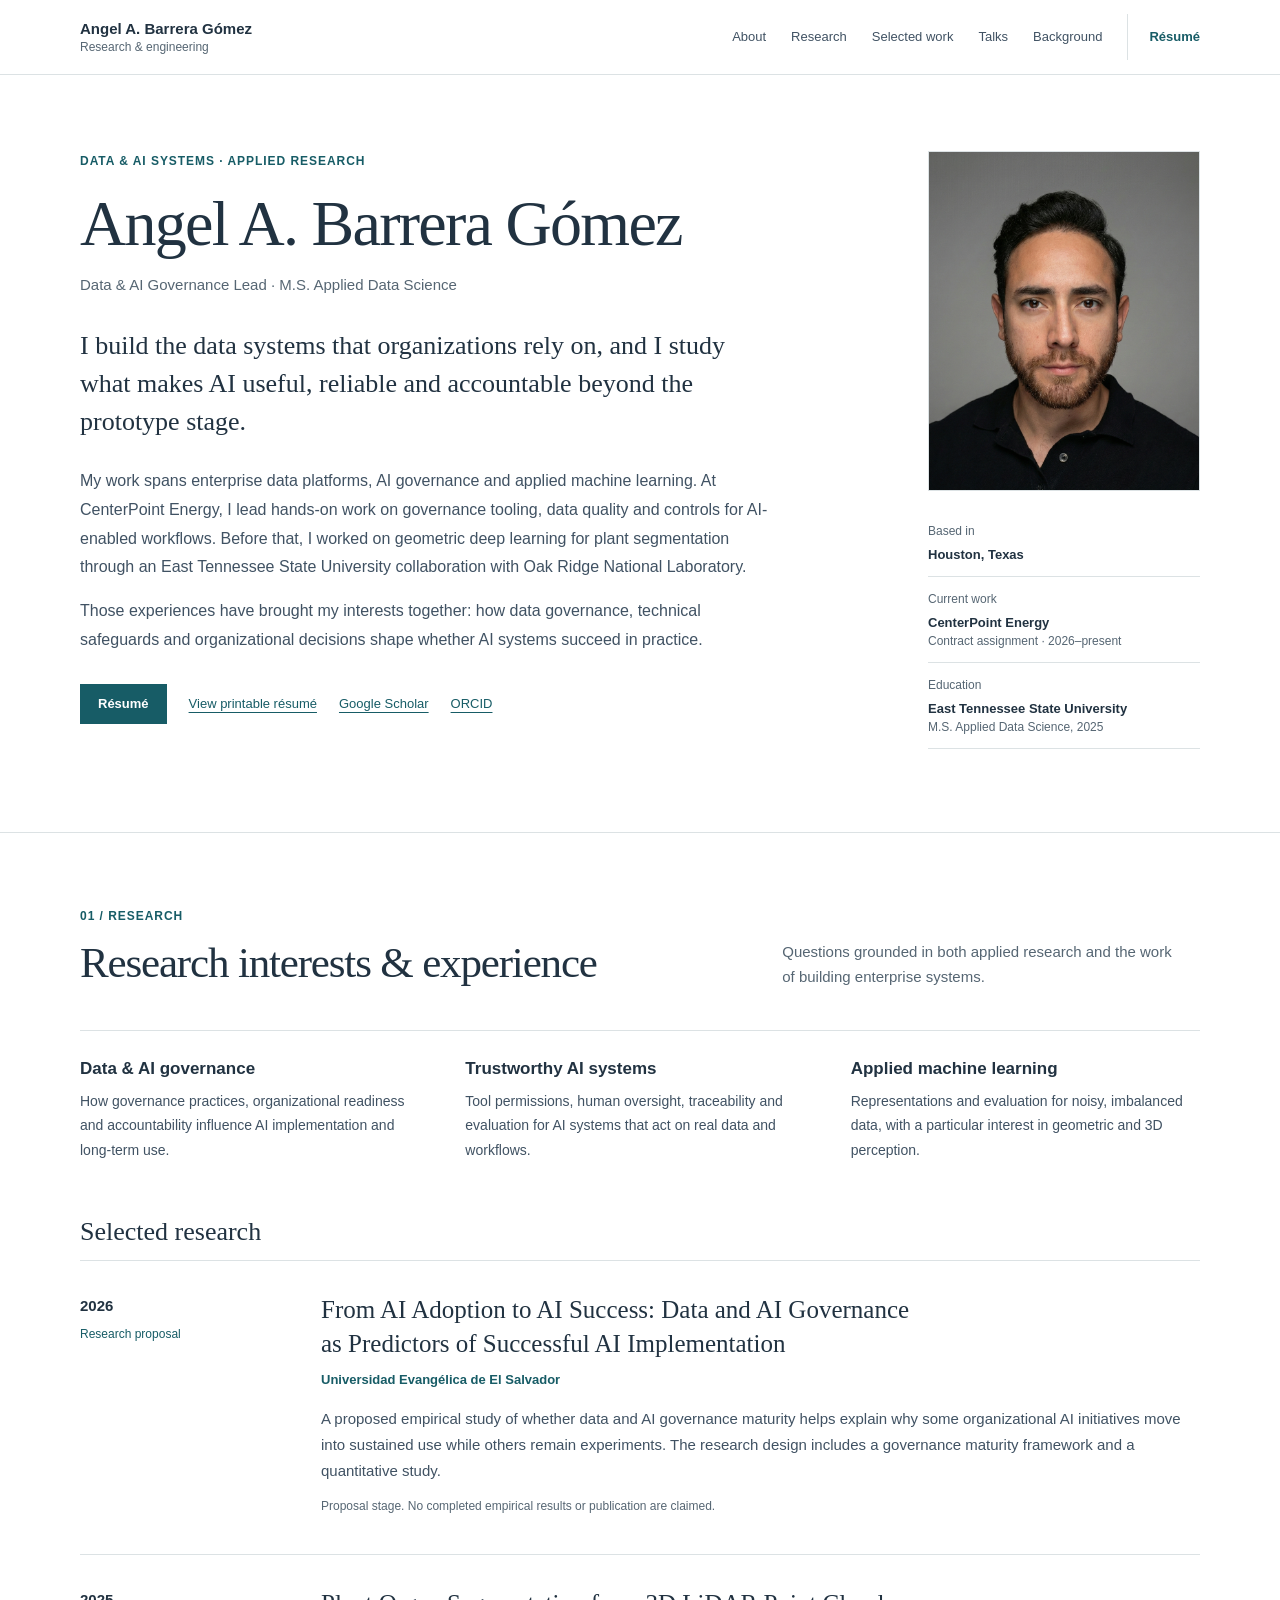
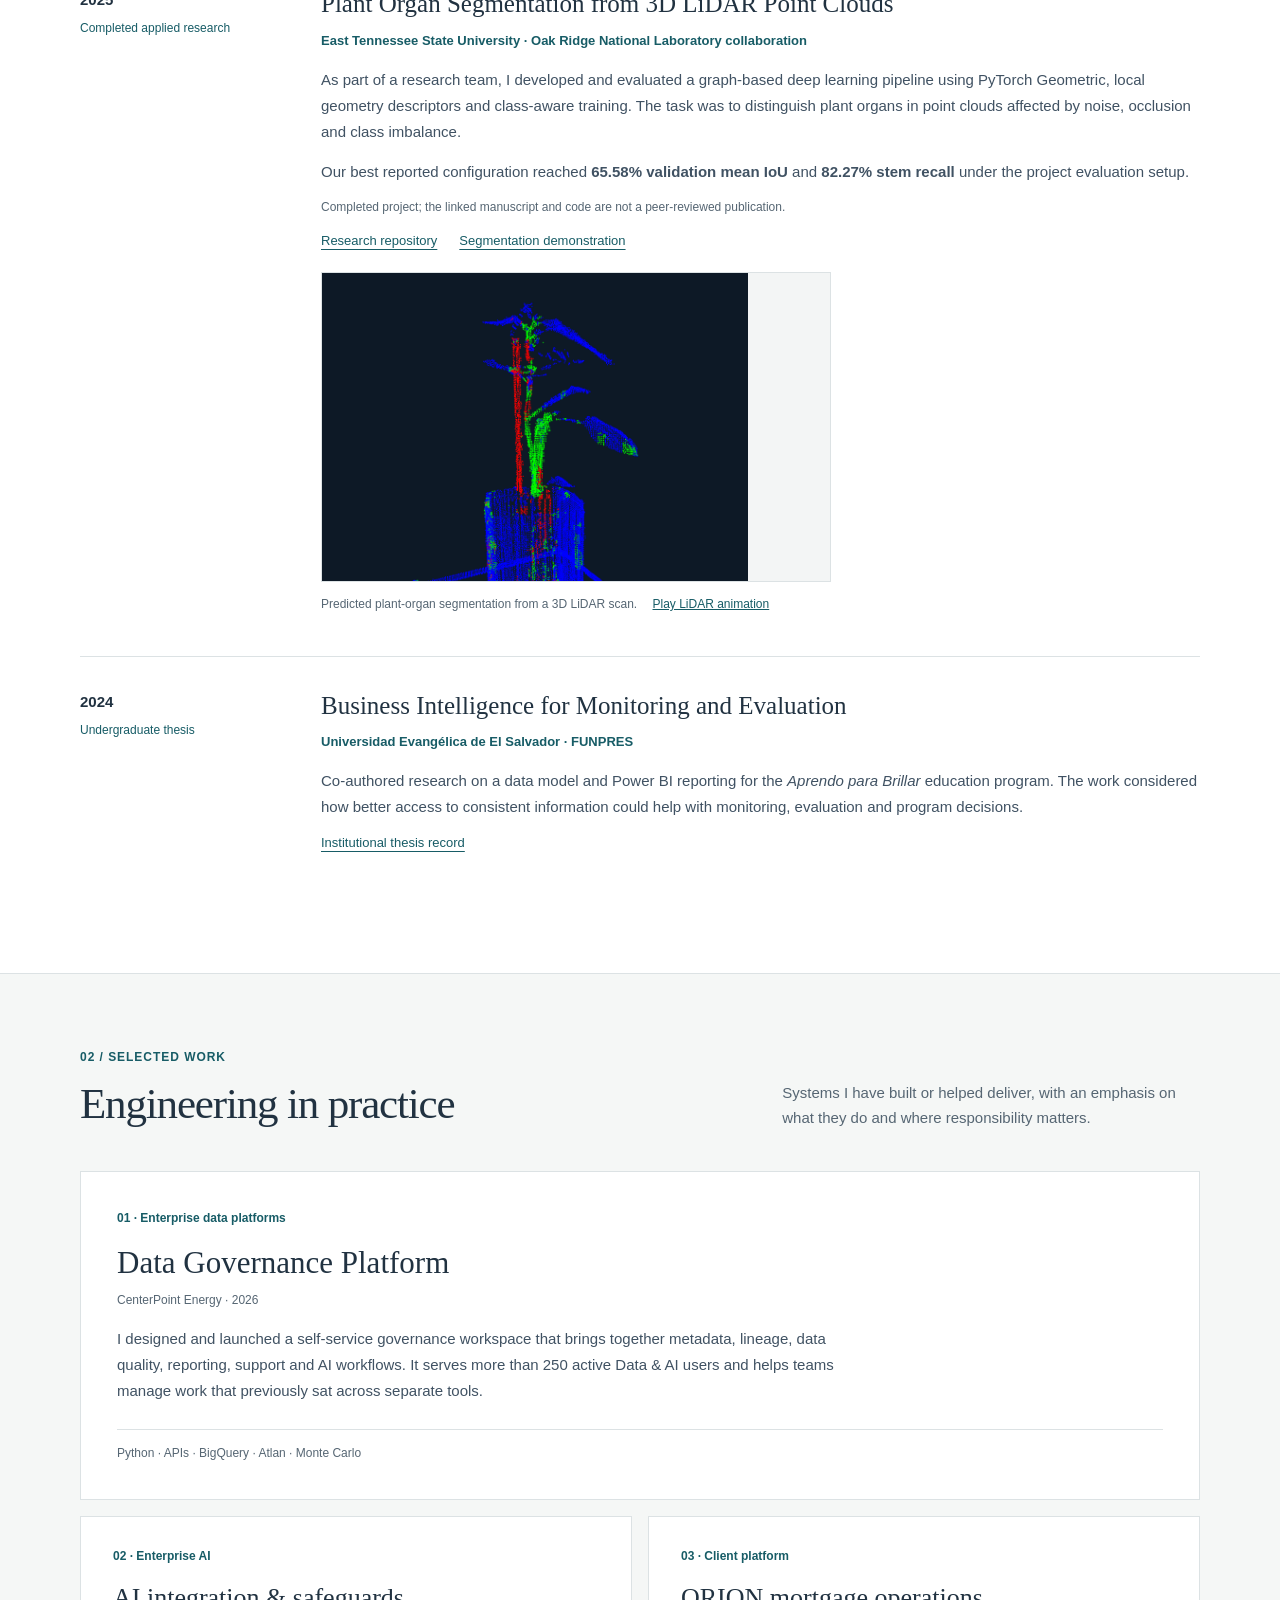
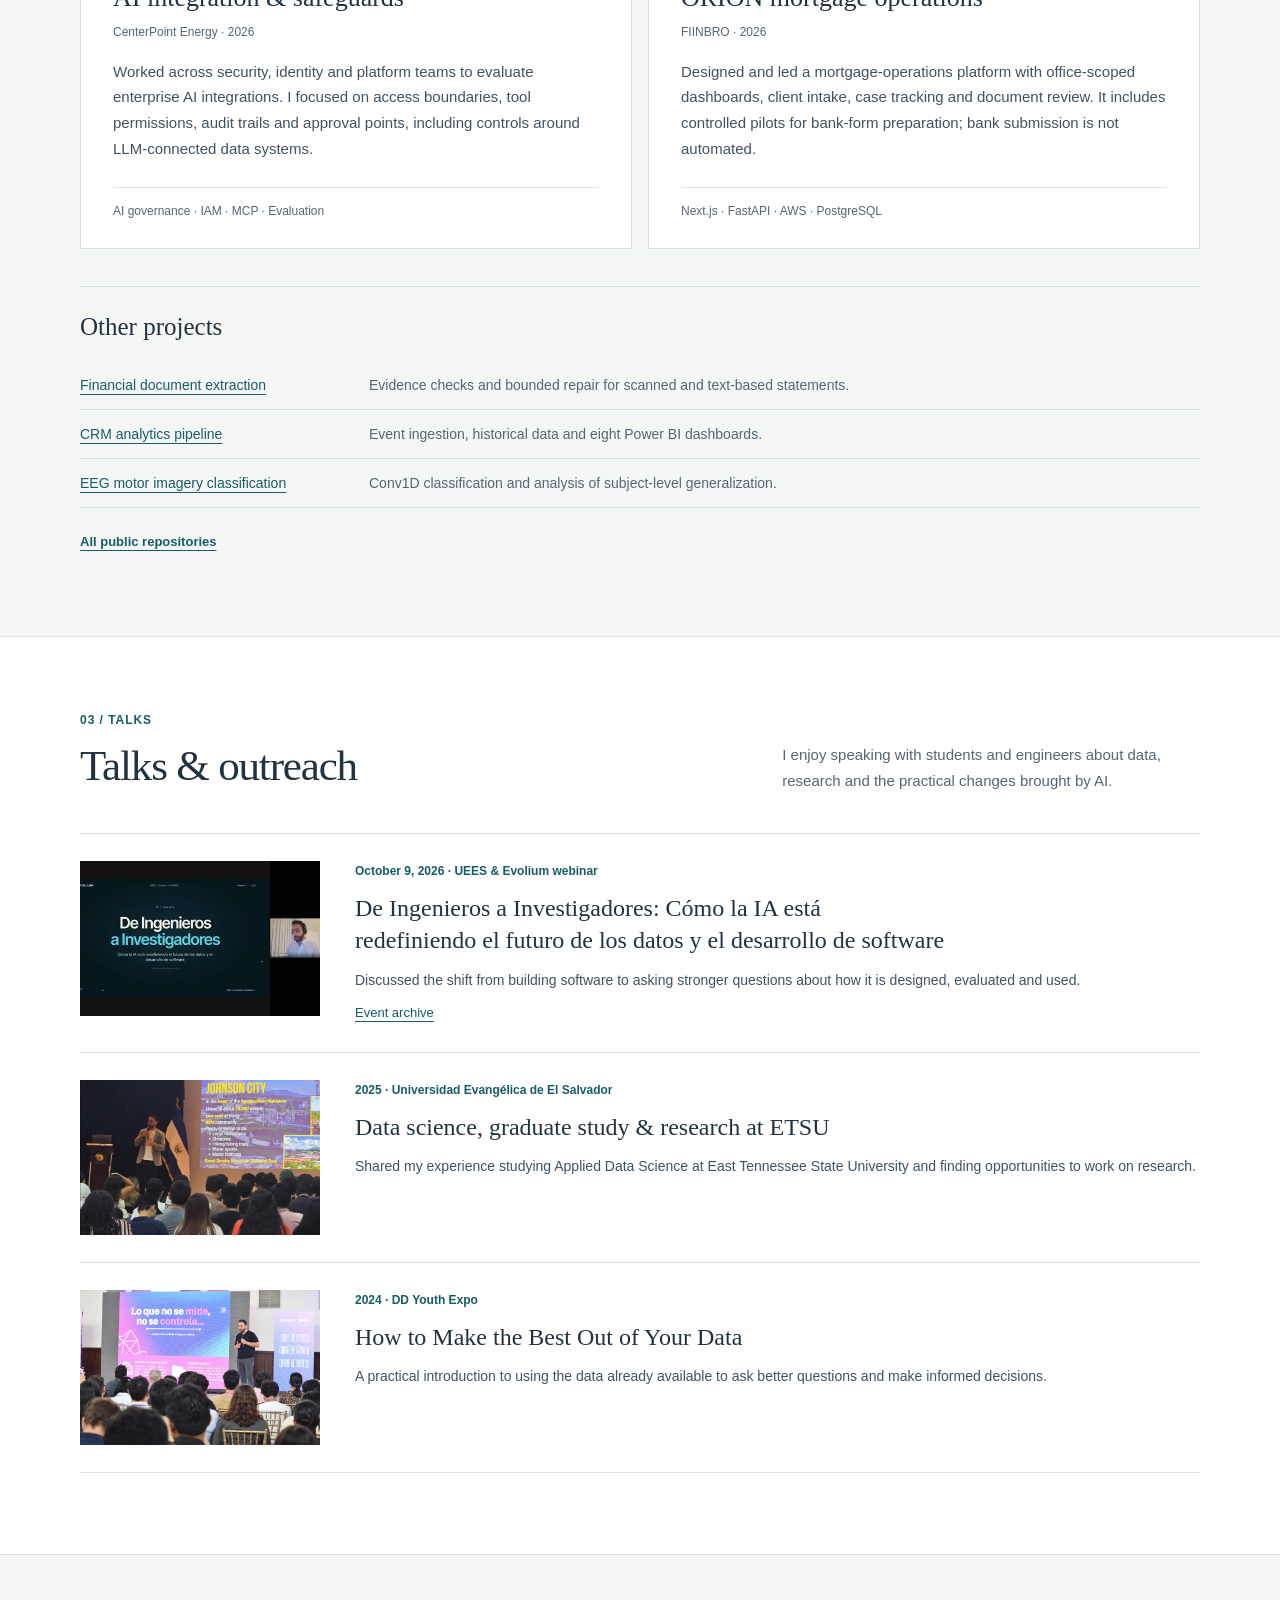
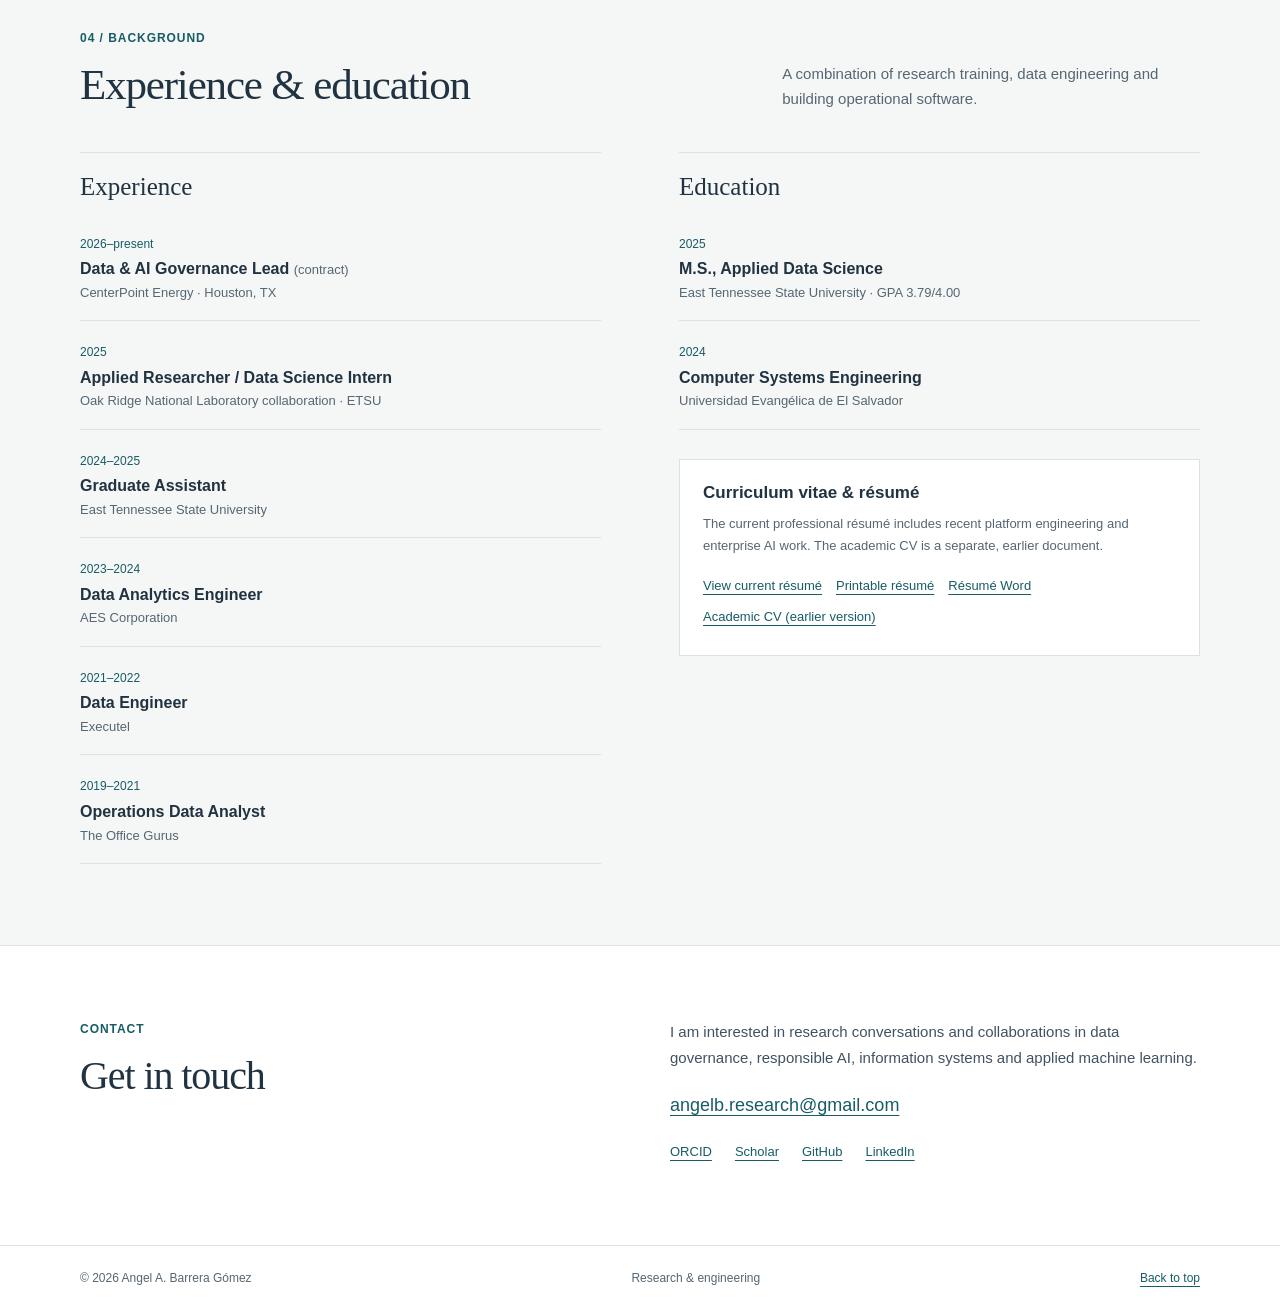
==== commit a74357a3: "Refresh research profile, selected work, talks and current résumé" ====
--- a/index.html
+++ b/index.html
@@ -1,213 +1,129 @@
-<!DOCTYPE html>
+<!doctype html>
 <html lang="en">
 <head>
   <meta charset="utf-8">
   <meta name="viewport" content="width=device-width, initial-scale=1">
-  <meta name="theme-color" content="#10243A">
-  <meta name="description" content="Angel A. Barrera Gómez, engineer and data scientist. Machine learning research, enterprise data systems, and research interests in data and AI governance and responsible AI.">
-  <meta property="og:type" content="website">
-  <meta property="og:title" content="Angel A. Barrera Gómez | Research Portfolio">
-  <meta property="og:description" content="Machine learning research, enterprise data systems, and the organizational conditions for responsible AI use.">
+  <meta name="color-scheme" content="light">
+  <meta name="theme-color" content="#213241">
+  <meta name="description" content="Angel A. Barrera Gómez is a data and AI systems engineer working on data governance, responsible AI and applied machine learning. Research, projects, talks and résumé.">
+  <meta property="og:type" content="profile">
+  <meta property="og:title" content="Angel A. Barrera Gómez | Research & Engineering">
+  <meta property="og:description" content="Research in data and AI governance, applied machine learning and the systems needed to put AI to work responsibly.">
   <meta property="og:url" content="https://angomezu.github.io/">
-  <meta property="og:image" content="https://angomezu.github.io/assets/images/dd-youth-2024.webp">
-  <meta name="color-scheme" content="light">
+  <meta property="og:image" content="https://angomezu.github.io/assets/images/angel-barrera-original.webp">
   <link rel="canonical" href="https://angomezu.github.io/">
   <link rel="icon" href="assets/favicon.svg" type="image/svg+xml">
   <link rel="stylesheet" href="assets/style.css">
-  <title>Angel A. Barrera Gómez | Research Portfolio</title>
-  <script type="application/ld+json">
-  {
-    "@context":"https://schema.org",
-    "@type":"Person",
-    "name":"Angel A. Barrera Gómez",
-    "url":"https://angomezu.github.io/",
-    "description":"Research interests in data governance, AI governance, information systems, and responsible AI adoption.",
-    "alumniOf":[{"@type":"CollegeOrUniversity","name":"East Tennessee State University"},{"@type":"CollegeOrUniversity","name":"Universidad Evangélica de El Salvador"}],
-    "sameAs":["https://github.com/angomezu","https://www.linkedin.com/in/angomezu/","https://orcid.org/0009-0007-4087-6743","https://scholar.google.com/citations?user=n1v6zZ8AAAAJ"]
-  }
-  </script>
+  <title>Angel A. Barrera Gómez | Research &amp; Engineering</title>
+  <script type="application/ld+json">{"@context":"https://schema.org","@type":"Person","name":"Angel A. Barrera Gómez","url":"https://angomezu.github.io/","jobTitle":"Data & AI Governance Lead","description":"Data and AI systems engineering, responsible AI, applied machine learning and data governance research","alumniOf":[{"@type":"CollegeOrUniversity","name":"East Tennessee State University"},{"@type":"CollegeOrUniversity","name":"Universidad Evangélica de El Salvador"}],"sameAs":["https://github.com/angomezu","https://www.linkedin.com/in/angomezu/","https://orcid.org/0009-0007-4087-6743","https://scholar.google.com/citations?user=n1v6zZ8AAAAJ"]}</script>
 </head>
 <body id="top">
-  <a href="#main" class="skip-link">Skip to content</a>
+  <a class="skip-link" href="#main">Skip to main content</a>
   <header class="site-header">
     <div class="container header-inner">
-      <a class="identity" href="#top"><span class="identity-text">Angel A. Barrera Gómez<small>Research Portfolio</small></span></a>
-      <button class="nav-toggle" aria-label="Open navigation" aria-controls="site-nav" aria-expanded="false" type="button"><span></span><span></span><span></span></button>
+      <a class="identity" href="#top">Angel A. Barrera Gómez <small>Research &amp; engineering</small></a>
+      <button class="nav-toggle" aria-label="Open navigation" aria-expanded="false" aria-controls="site-nav" type="button"><span></span><span></span><span></span></button>
       <nav class="site-nav" id="site-nav" aria-label="Main navigation">
-        <a href="#speaking">Speaking</a><a href="#research">Research</a><a href="#projects">Projects</a><a href="#background">Background</a>
-        <a class="nav-cv" href="assets/docs/Angel_Barrera_Academic_CV.pdf" target="_blank" rel="noopener">CV</a>
+        <a href="#about">About</a><a href="#research">Research</a><a href="#work">Selected work</a><a href="#speaking">Talks</a><a href="#background">Background</a><a class="nav-cv" href="resume.html">Résumé</a>
       </nav>
     </div>
   </header>
-
   <main id="main" tabindex="-1">
-    <section class="hero" aria-labelledby="hero-heading">
-      <div class="container hero-grid">
-        <div class="hero-heading"><h1 id="hero-heading">Angel A. Barrera Gómez</h1></div>
-        <figure class="hero-portrait">
-          <img class="portrait" src="assets/images/angel-barrera-original.webp" alt="Portrait of Angel Barrera" width="1792" height="2084" fetchpriority="high">
-          <figcaption>Engineer and data scientist</figcaption>
-        </figure>
-        <div class="hero-introduction">
-          <p>I'm an engineer and data scientist whose work has moved between machine learning research and the realities of enterprise data systems. At Oak Ridge National Laboratory, I worked with deep learning and complex 3D sensor data. Today, as a Data Governance Lead supporting CenterPoint Energy, I work on the foundations that organizations depend on to manage and use data responsibly.</p>
-          <p>Those experiences have shaped my interest in a question that extends beyond model performance: what allows intelligent systems to move from promising experiments to reliable, accountable use in the real world?</p>
-          <div class="hero-actions"><a class="button button-primary" href="#research">Research experience</a><a href="assets/docs/Angel_Barrera_Academic_CV.pdf" target="_blank" rel="noopener">View CV</a></div>
+    <section class="intro" id="about" aria-labelledby="intro-heading">
+      <div class="container intro-layout">
+        <div class="intro-body">
+          <p class="eyebrow">Data &amp; AI systems · Applied research</p>
+          <h1 id="intro-heading">Angel A. Barrera Gómez</h1>
+          <p class="intro-role">Data &amp; AI Governance Lead · M.S. Applied Data Science</p>
+          <p class="lead">I build the data systems that organizations rely on, and I study what makes AI useful, reliable and accountable beyond the prototype stage.</p>
+          <p>My work spans enterprise data platforms, AI governance and applied machine learning. At CenterPoint Energy, I lead hands-on work on governance tooling, data quality and controls for AI-enabled workflows. Before that, I worked on geometric deep learning for plant segmentation through an East Tennessee State University collaboration with Oak Ridge National Laboratory.</p>
+          <p>Those experiences have brought my interests together: how data governance, technical safeguards and organizational decisions shape whether AI systems succeed in practice.</p>
+          <div class="intro-links" aria-label="Profile and documents">
+            <a class="primary-link" href="resume.html">Résumé</a>
+            <a href="resume.html">View printable résumé</a>
+            <a href="https://scholar.google.com/citations?user=n1v6zZ8AAAAJ" target="_blank" rel="noopener noreferrer">Google Scholar</a>
+            <a href="https://orcid.org/0009-0007-4087-6743" target="_blank" rel="noopener noreferrer">ORCID</a>
+          </div>
         </div>
-        <dl class="hero-context">
-          <div><dt>Current role</dt><dd>Data Governance Lead<small>CenterPoint Energy · Houston, Texas</small></dd></div>
-          <div><dt>Education</dt><dd>M.S. Applied Data Science<small>East Tennessee State University, 2025</small></dd></div>
-        </dl>
+        <aside class="intro-side" aria-label="Profile information">
+          <img class="portrait" src="assets/images/angel-barrera-original.webp" width="1792" height="2084" alt="Portrait of Angel Barrera Gómez" fetchpriority="high">
+          <dl class="profile-facts">
+            <div><dt>Based in</dt><dd>Houston, Texas</dd></div>
+            <div><dt>Current work</dt><dd>CenterPoint Energy <span>Contract assignment · 2026–present</span></dd></div>
+            <div><dt>Education</dt><dd>East Tennessee State University <span>M.S. Applied Data Science, 2025</span></dd></div>
+          </dl>
+        </aside>
       </div>
     </section>
 
-    <section class="section section-speaking" id="speaking" aria-labelledby="speaking-heading">
+    <section class="section" id="research" aria-labelledby="research-heading">
       <div class="container">
-        <div class="section-header"><span class="section-number">01 / Speaking</span><div><h2 id="speaking-heading">Sharing Knowledge in Practice</h2><p>Presentations on working with data, graduate study, and the transition from engineering to research.</p></div></div>
-        <article class="talk-feature">
-          <a class="image-link" href="assets/images/dd-youth-2024.webp" target="_blank" rel="noopener" aria-label="View DD Youth 2024 presentation photograph"><img src="assets/images/dd-youth-2024.webp" loading="lazy" width="1750" height="1167" alt="Angel speaking into a microphone at DD Youth 2024 about making better use of data"></a>
-          <div class="talk-copy"><div class="talk-meta">DD Youth<time datetime="2024">2024</time></div><h3>How to Make the Best Out of Your Data</h3><p>A talk on turning available data into understandable metrics, useful decisions, and opportunities for improvement.</p></div>
-        </article>
-        <div class="speaking-pair">
-          <article class="talk-student">
-            <a class="image-link" href="assets/images/uees-student-talk.webp" target="_blank" rel="noopener" aria-label="View UEES student presentation photograph"><img src="assets/images/uees-student-talk.webp" loading="lazy" width="1440" height="1440" alt="Angel presenting to students in El Salvador beside the Salvadoran flag, discussing data science and ETSU"></a>
-            <div class="talk-copy"><div class="talk-meta">Universidad Evangélica de El Salvador<time datetime="2025">2025</time></div><h3>Data Science and the Master's Experience at ETSU</h3><p>Shared lessons from graduate study in Applied Data Science at East Tennessee State University, research experience, and possible academic pathways with UEES students.</p></div>
+        <div class="section-heading"><div><p class="eyebrow">01 / Research</p><h2 id="research-heading">Research interests &amp; experience</h2></div><p>Questions grounded in both applied research and the work of building enterprise systems.</p></div>
+        <div class="focus-grid">
+          <article><h3>Data &amp; AI governance</h3><p>How governance practices, organizational readiness and accountability influence AI implementation and long-term use.</p></article>
+          <article><h3>Trustworthy AI systems</h3><p>Tool permissions, human oversight, traceability and evaluation for AI systems that act on real data and workflows.</p></article>
+          <article><h3>Applied machine learning</h3><p>Representations and evaluation for noisy, imbalanced data, with a particular interest in geometric and 3D perception.</p></article>
+        </div>
+        <h3 class="subheading">Selected research</h3>
+        <div class="research-records">
+          <article class="research-record">
+            <div class="record-date"><time datetime="2026">2026</time><span>Research proposal</span></div>
+            <div><h4>From AI Adoption to AI Success: Data and AI Governance as Predictors of Successful AI Implementation</h4><p class="record-org">Universidad Evangélica de El Salvador</p><p>A proposed empirical study of whether data and AI governance maturity helps explain why some organizational AI initiatives move into sustained use while others remain experiments. The research design includes a governance maturity framework and a quantitative study.</p><p class="record-note">Proposal stage. No completed empirical results or publication are claimed.</p></div>
           </article>
-          <article class="talk-webinar">
-            <a class="image-link" href="assets/images/webinar-presentation.webp" target="_blank" rel="noopener" aria-label="View the De Ingenieros a Investigadores webinar presentation"><img src="assets/images/webinar-presentation.webp" loading="lazy" width="1062" height="595" alt="De Ingenieros a Investigadores title slide with Angel presenting during the webinar"></a>
-            <div class="talk-copy"><div class="talk-meta">Universidad Evangélica de El Salvador and Evolium<time datetime="2026-10-09">October 9, 2026</time></div><h3 lang="es">De Ingenieros a Investigadores</h3><p>A webinar on how AI is changing data and software careers, and why questioning, investigating, evaluating, and governing systems matter increasingly.</p></div>
-            <div class="webinar-documents">
-              <a href="assets/images/uees-evolium-webinar-poster.webp" target="_blank" rel="noopener" aria-label="View the full October 2026 webinar poster"><img src="assets/images/uees-evolium-webinar-poster.webp" loading="lazy" width="1122" height="1402" alt="Poster for the UEES and Evolium webinar De Ingenieros a Investigadores"></a>
-              <div class="document-links"><a href="https://evoliumsystems.com/es/webinar" target="_blank" rel="noopener noreferrer">Event archive</a><a href="assets/images/uees-evolium-webinar-poster.webp" target="_blank" rel="noopener">Full event poster</a><a href="assets/images/webinar-meeting.webp" target="_blank" rel="noopener">Session screenshot</a></div>
+          <article class="research-record" id="plant-segmentation">
+            <div class="record-date"><time datetime="2025">2025</time><span>Completed applied research</span></div>
+            <div><h4>Plant Organ Segmentation from 3D LiDAR Point Clouds</h4><p class="record-org">East Tennessee State University · Oak Ridge National Laboratory collaboration</p><p>As part of a research team, I developed and evaluated a graph-based deep learning pipeline using PyTorch Geometric, local geometry descriptors and class-aware training. The task was to distinguish plant organs in point clouds affected by noise, occlusion and class imbalance.</p><p>Our best reported configuration reached <strong>65.58% validation mean IoU</strong> and <strong>82.27% stem recall</strong> under the project evaluation setup.</p><p class="record-note">Completed project; the linked manuscript and code are not a peer-reviewed publication.</p><p class="record-links"><a href="https://github.com/angomezu/geometric-deep-learning-plant-organ-segmentation" target="_blank" rel="noopener noreferrer">Research repository</a><a href="assets/prediction.gif" target="_blank" rel="noopener">Segmentation demonstration</a></p>
+              <figure class="research-figure"><img id="lidar-animation" src="assets/images/plant-segmentation-still.webp" data-animation-source="assets/prediction.gif" data-still-source="assets/images/plant-segmentation-still.webp" width="900" height="650" loading="lazy" alt="Still frame of predicted plant organ segmentation from a 3D LiDAR point cloud"><figcaption>Predicted plant-organ segmentation from a 3D LiDAR scan. <button id="animation-toggle" class="inline-button" type="button" aria-controls="lidar-animation" aria-pressed="true" hidden>Play LiDAR animation</button></figcaption></figure>
             </div>
+          </article>
+          <article class="research-record">
+            <div class="record-date"><time datetime="2024">2024</time><span>Undergraduate thesis</span></div>
+            <div><h4>Business Intelligence for Monitoring and Evaluation</h4><p class="record-org">Universidad Evangélica de El Salvador · FUNPRES</p><p>Co-authored research on a data model and Power BI reporting for the <em>Aprendo para Brillar</em> education program. The work considered how better access to consistent information could help with monitoring, evaluation and program decisions.</p><p class="record-links"><a href="http://138.99.0.237/handle/123456789/769" target="_blank" rel="noopener noreferrer">Institutional thesis record</a></p></div>
           </article>
         </div>
       </div>
     </section>
 
-    <section class="section" id="research" aria-labelledby="research-heading">
+    <section class="section section-work" id="work" aria-labelledby="work-heading">
       <div class="container">
-        <div class="section-header"><span class="section-number">02 / Research</span><div><h2 id="research-heading">Research Experience</h2><p>Applied machine learning, information systems, and the organizational conditions for responsible AI use.</p></div></div>
-        <div class="research-list">
-          <article class="research-entry" id="plant-segmentation">
-            <div class="research-meta"><span class="year">2025</span><span class="research-status">Completed research project</span><p>East Tennessee State University<br>Oak Ridge National Laboratory collaboration</p></div>
-            <div class="research-body">
-              <h3>Plant Organ Segmentation from 3D LiDAR Point Clouds</h3>
-              <p class="research-summary">Distinguishing plant structures in 3D sensor data requires a model to work with noisy observations and severe class imbalance. This ETSU team project, in collaboration with ORNL, studied geometry-aware learning for that problem.</p>
-              <div class="research-evidence">
-                <div>
-                  <dl class="study-details">
-                    <div><dt>Contribution and approach</dt><dd>As part of the team, developed and evaluated a Dynamic Edge Convolutional Neural Network in PyTorch Geometric. The methodology combined point-wise annotation, local geometric descriptors, class-aware loss functions, and bootstrap evaluation.</dd></div>
-                    <div><dt>Evaluation</dt><dd>The strongest reported configuration achieved <strong>65.58% mean IoU</strong> and approximately <strong>82% stem recall</strong> under the project's evaluation setup. These are project-reported results.</dd></div>
-                  </dl>
-                  <p class="research-note">Completed in 2025. The linked code documents an unpublished research manuscript, not a peer-reviewed publication.</p>
-                  <a class="text-link" href="https://github.com/angomezu/geometric-deep-learning-plant-organ-segmentation" target="_blank" rel="noopener noreferrer">Research code &amp; documentation</a>
-                </div>
-                <div class="research-visual">
-                  <figure class="research-demo"><img id="lidar-animation" src="assets/prediction.gif" data-animation-source="assets/prediction.gif" data-still-source="assets/images/plant-segmentation-still.webp" loading="lazy" decoding="async" width="900" height="650" alt="Animated visualization of predicted plant organ segmentation from a 3D LiDAR point cloud"><figcaption>Predicted plant organ segmentation on 3D LiDAR data.</figcaption></figure>
-                  <div class="animation-controls"><button class="button" type="button" id="animation-toggle" aria-controls="lidar-animation" aria-pressed="false" hidden>Pause LiDAR animation</button><a href="assets/prediction.gif" target="_blank" rel="noopener">Open full animation</a></div>
-                  <div class="research-photos">
-                    <figure><a href="assets/LiDAR_Scan.jpg" target="_blank" rel="noopener"><img src="assets/LiDAR_Scan.jpg" loading="lazy" width="1000" height="945" alt="Plant positioned in the LiDAR scanning setup"></a><figcaption>Plant in the LiDAR scanning setup.</figcaption></figure>
-                    <figure><a href="assets/APPL_Facility.png" target="_blank" rel="noopener"><img src="assets/APPL_Facility.png" loading="lazy" width="278" height="410" alt="Plant phenotyping scanning facility"></a><figcaption>Plant phenotyping scanning facility.</figcaption></figure>
-                  </div>
-                </div>
-              </div>
-            </div>
-          </article>
-          <article class="research-entry">
-            <div class="research-meta"><span class="year">2026</span><span class="research-status">Research proposal</span><p>Universidad Evangélica de El Salvador</p></div>
-            <div class="research-body">
-              <h3>From AI Adoption to AI Success: Data and AI Governance as Predictors of Successful AI Implementation</h3>
-              <p class="research-summary">A proposed empirical study investigating whether governance maturity helps explain which organizational AI initiatives move beyond experimentation, remain operational, and create sustained value.</p>
-              <dl class="study-details study-plan">
-                <div><dt>Study design</dt><dd>The proposed work develops a framework and instrument for studying governance maturity and organizational AI implementation. The approach is prospective and quantitative.</dd></div>
-                <div><dt>Intended evaluation</dt><dd>Assess whether differences in governance maturity help explain implementation outcomes across organizational AI initiatives.</dd></div>
-              </dl>
-              <p class="research-note">Research proposal and planned study. No empirical findings, funded-project status, or publication are claimed.</p>
-              <a class="text-link" href="assets/docs/Angel_Barrera_Academic_CV.pdf" target="_blank" rel="noopener">Research proposal summary in CV</a>
-            </div>
-          </article>
-          <article class="research-entry">
-            <div class="research-meta"><span class="year">2024</span><span class="research-status">Completed undergraduate monograph</span><p>Universidad Evangélica de El Salvador<br>FUNPRES</p></div>
-            <div class="research-body">
-              <h3>Business Intelligence for Monitoring, Evaluation, and Decision-Making</h3>
-              <p class="research-summary">Co-authored graduation research examining how a centralized data model and Power BI reporting improved access to information and supported monitoring of FUNPRES's “Aprendo para Brillar” education initiative.</p>
-              <dl class="study-details study-plan">
-                <div><dt>Approach</dt><dd>Data modeling and reporting for program monitoring, evaluation, and decision support.</dd></div>
-                <div><dt>Results and scope</dt><dd>The institutional abstract reports operational improvements within the evaluated sample. These findings are specific to the study setting.</dd></div>
-              </dl>
-              <p class="research-note">Completed undergraduate graduation research, catalogued as a thesis. This is distinct from a peer-reviewed journal article.</p>
-              <a class="text-link" href="http://138.99.0.237/handle/123456789/769" target="_blank" rel="noopener noreferrer">Institutional repository</a>
-            </div>
-          </article>
+        <div class="section-heading"><div><p class="eyebrow">02 / Selected work</p><h2 id="work-heading">Engineering in practice</h2></div><p>Systems I have built or helped deliver, with an emphasis on what they do and where responsibility matters.</p></div>
+        <div class="work-grid">
+          <article class="work-card work-card-wide"><div class="work-index">01 · Enterprise data platforms</div><h3>Data Governance Platform</h3><p class="work-org">CenterPoint Energy · 2026</p><p>I designed and launched a self-service governance workspace that brings together metadata, lineage, data quality, reporting, support and AI workflows. It serves more than 250 active Data &amp; AI users and helps teams manage work that previously sat across separate tools.</p><p class="work-foot">Python · APIs · BigQuery · Atlan · Monte Carlo</p></article>
+          <article class="work-card"><div class="work-index">02 · Enterprise AI</div><h3>AI integration &amp; safeguards</h3><p class="work-org">CenterPoint Energy · 2026</p><p>Worked across security, identity and platform teams to evaluate enterprise AI integrations. I focused on access boundaries, tool permissions, audit trails and approval points, including controls around LLM-connected data systems.</p><p class="work-foot">AI governance · IAM · MCP · Evaluation</p></article>
+          <article class="work-card"><div class="work-index">03 · Client platform</div><h3>ORION mortgage operations</h3><p class="work-org">FIINBRO · 2026</p><p>Designed and led a mortgage-operations platform with office-scoped dashboards, client intake, case tracking and document review. It includes controlled pilots for bank-form preparation; bank submission is not automated.</p><p class="work-foot">Next.js · FastAPI · AWS · PostgreSQL</p></article>
         </div>
-        <p class="research-footnote">My current work also motivates questions about LLM-mediated governance workflows, including tool permissions, retrieved context, prompt manipulation, and human oversight. These remain research questions rather than validated findings.</p>
+        <div class="more-work">
+          <h3>Other projects</h3>
+          <ul>
+            <li><a href="https://github.com/angomezu/agentic-bank-statement-data-extractor" target="_blank" rel="noopener noreferrer">Financial document extraction</a><span>Evidence checks and bounded repair for scanned and text-based statements.</span></li>
+            <li><a href="https://github.com/angomezu/CRM-to-PostgreSQL-ETL-for-Real-Estate-Analytics" target="_blank" rel="noopener noreferrer">CRM analytics pipeline</a><span>Event ingestion, historical data and eight Power BI dashboards.</span></li>
+            <li><a href="https://github.com/angomezu/bci-motor-classification-cnn" target="_blank" rel="noopener noreferrer">EEG motor imagery classification</a><span>Conv1D classification and analysis of subject-level generalization.</span></li>
+          </ul>
+          <a class="text-link" href="https://github.com/angomezu?tab=repositories" target="_blank" rel="noopener noreferrer">All public repositories</a>
+        </div>
       </div>
     </section>
 
-    <section class="section" id="projects" aria-labelledby="projects-heading">
+    <section class="section" id="speaking" aria-labelledby="speaking-heading">
       <div class="container">
-        <div class="section-header"><span class="section-number">03 / Engineering</span><div><h2 id="projects-heading">Technical Projects</h2><p>Engineering work in document extraction, data infrastructure, and predictive modeling.</p></div></div>
-        <article class="project-feature">
-          <figure class="project-visual"><a href="assets/UI.png" target="_blank" rel="noopener" aria-label="View the financial document extraction interface"><img src="assets/UI.png" width="1908" height="858" loading="lazy" alt="Bank statement extraction interface with a document upload area"></a><figcaption>Document upload interface. <a href="assets/Second_Module_3.png" target="_blank" rel="noopener">View extraction output</a></figcaption></figure>
-          <div class="project-copy"><div class="project-meta">01 / Applied AI systems</div><h3>Self-validating financial document extraction</h3><p>An agentic workflow routes text and scanned bank statements to specialized extraction pipelines, with PASS / FAIL / UNCERTAIN checks and bounded repair.</p><p>Checks reuse extracted content; they do not independently verify the source document.</p><a class="text-link" href="https://github.com/angomezu/agentic-bank-statement-data-extractor" target="_blank" rel="noopener noreferrer">View repository</a></div>
-        </article>
-        <article class="project-feature project-feature-reverse">
-          <div class="project-copy"><div class="project-meta">02 / Data infrastructure</div><h3>CRM to PostgreSQL analytical pipeline</h3><p>Flask webhooks and scheduled API synchronization feed PostgreSQL on Render, supporting eight Power BI dashboards and traceable event history.</p><a class="text-link" href="https://github.com/angomezu/CRM-to-PostgreSQL-ETL-for-Real-Estate-Analytics" target="_blank" rel="noopener noreferrer">View repository</a></div>
-          <figure class="project-visual"><a href="assets/manager_example.png" target="_blank" rel="noopener" aria-label="View the CRM executive dashboard"><img src="assets/manager_example.png" width="1879" height="997" loading="lazy" alt="Executive Power BI dashboard for CRM analytics"></a><figcaption>Executive dashboard. <a href="assets/seller_example.png" target="_blank" rel="noopener">View seller dashboard</a></figcaption></figure>
-        </article>
-        <div class="project-studies">
-          <article class="project-study">
-            <figure class="project-visual"><a href="assets/64_channel_sharbrough.png" target="_blank" rel="noopener" aria-label="View the EEG electrode layout"><img src="assets/64_channel_sharbrough.png" width="600" height="540" loading="lazy" alt="64-channel EEG electrode layout"></a></figure>
-            <div class="project-copy"><div class="project-meta">03 / Signal processing</div><h3>EEG motor imagery classification</h3><p>A Conv1D CNN classified left versus right fist imagery from PhysioNet EEG data. The repository reports 76.61% pooled accuracy and 51.8% average subject-wise accuracy, highlighting a generalization gap.</p><a class="text-link" href="https://github.com/angomezu/bci-motor-classification-cnn" target="_blank" rel="noopener noreferrer">View repository</a></div>
-          </article>
-          <article class="project-study">
-            <figure class="project-visual"><a href="assets/page_1.png" target="_blank" rel="noopener" aria-label="View the financial and ESG dashboard"><img src="assets/page_1.png" width="1766" height="723" loading="lazy" alt="Power BI financial and ESG opportunity dashboard"></a></figure>
-            <div class="project-copy"><div class="project-meta">04 / Decision support</div><h3>Financial and ESG analytics</h3><p>A prototype decision support system combining financial and ESG data, Python ETL, MySQL, and Power BI. Data quality checks address ticker mismatches and missing ESG coverage.</p><a class="text-link" href="https://github.com/angomezu/Financial-Analytics-DSS" target="_blank" rel="noopener noreferrer">View repository</a></div>
-          </article>
+        <div class="section-heading"><div><p class="eyebrow">03 / Talks</p><h2 id="speaking-heading">Talks &amp; outreach</h2></div><p>I enjoy speaking with students and engineers about data, research and the practical changes brought by AI.</p></div>
+        <div class="talk-list">
+          <article class="talk-row"><a class="talk-image" href="assets/images/webinar-presentation.webp" target="_blank" rel="noopener" aria-label="View 2026 webinar screenshot"><img src="assets/images/webinar-presentation.webp" width="1062" height="595" loading="lazy" alt="Slide from the De Ingenieros a Investigadores webinar"></a><div><p class="talk-date"><time datetime="2026-10-09">October 9, 2026</time> · UEES &amp; Evolium webinar</p><h3 lang="es">De Ingenieros a Investigadores: Cómo la IA está redefiniendo el futuro de los datos y el desarrollo de software</h3><p>Discussed the shift from building software to asking stronger questions about how it is designed, evaluated and used.</p><a href="https://evoliumsystems.com/es/webinar" target="_blank" rel="noopener noreferrer">Event archive</a></div></article>
+          <article class="talk-row"><a class="talk-image" href="assets/images/uees-student-talk.webp" target="_blank" rel="noopener" aria-label="View 2025 UEES talk photograph"><img src="assets/images/uees-student-talk.webp" width="1440" height="1440" loading="lazy" alt="Angel speaking with university students in El Salvador"></a><div><p class="talk-date"><time datetime="2025">2025</time> · Universidad Evangélica de El Salvador</p><h3>Data science, graduate study &amp; research at ETSU</h3><p>Shared my experience studying Applied Data Science at East Tennessee State University and finding opportunities to work on research.</p></div></article>
+          <article class="talk-row"><a class="talk-image" href="assets/images/dd-youth-2024.webp" target="_blank" rel="noopener" aria-label="View DD Youth Expo 2024 photograph"><img src="assets/images/dd-youth-2024.webp" width="1750" height="1167" loading="lazy" alt="Angel speaking into a microphone at DD Youth Expo 2024"></a><div><p class="talk-date"><time datetime="2024">2024</time> · DD Youth Expo</p><h3>How to Make the Best Out of Your Data</h3><p>A practical introduction to using the data already available to ask better questions and make informed decisions.</p></div></article>
         </div>
-        <div class="project-notes">
-          <article class="project-copy"><div class="project-meta">05 / Statistical modeling</div><h3>Hospital readmission modeling</h3><p>A completed coursework project using logistic regression in R on 25,000 records. The repository reports test AUC 0.662; this exploratory model has not been validated for clinical use.</p><a class="text-link" href="https://github.com/angomezu/Predicting-Hospital-Readmission" target="_blank" rel="noopener noreferrer">View repository</a></article>
-          <article class="project-copy"><div class="project-meta">06 / Reporting automation</div><h3>Telecom PDF charge parser</h3><p>A Python desktop tool extracts roaming and long-distance charges from billing PDFs into Excel reports using rule-based parsing and a Tkinter interface.</p><a class="text-link" href="https://github.com/angomezu/pdf_charge_parser" target="_blank" rel="noopener noreferrer">View repository</a></article>
-        </div>
-        <p class="more-code">More applied projects and code: <a href="https://github.com/angomezu?tab=repositories" target="_blank" rel="noopener noreferrer">GitHub repositories</a></p>
       </div>
     </section>
 
-    <section class="section" id="background" aria-labelledby="background-heading">
-      <div class="container">
-        <div class="section-header"><span class="section-number">04 / Background</span><div><h2 id="background-heading">Education &amp; Experience</h2><p>Graduate study and research alongside work in enterprise data systems.</p></div></div>
-        <div class="background-group">
-          <h3>Education</h3>
-          <div>
-            <div class="background-entry"><div class="background-date">2024 to 2025</div><div><h4>M.S. in Applied Data Science</h4><p class="institution">East Tennessee State University</p><p class="description">Machine learning, statistics, data management, decision systems, and applied research. GPA: 3.79 / 4.00.</p></div></div>
-            <div class="background-entry"><div class="background-date">2019 to 2024</div><div><h4>Computer Systems Engineering</h4><p class="institution">Universidad Evangélica de El Salvador</p><p class="description">Software engineering, information systems, analytics, and graduation research.</p></div></div>
-          </div>
-        </div>
-        <div class="background-group">
-          <h3>Professional Experience</h3>
-          <div>
-            <div class="background-entry"><div class="background-date">2026 to present</div><div><h4>Data Governance Lead</h4><p class="institution">CenterPoint Energy <span class="contract-note">· Contract assignment</span></p><p class="description">Enterprise governance spanning 20 business domains; stewardship, data quality, metadata, and responsible AI-enabled workflows.</p></div></div>
-            <div class="background-entry"><div class="background-date">2024 to 2025</div><div><h4>Graduate Assistant</h4><p class="institution">East Tennessee State University, International Enrollment and Services</p><p class="description">Power BI reporting on international students' sense of belonging, student engagement, and onboarding.</p></div></div>
-            <div class="background-entry"><div class="background-date">2023 to 2024</div><div><h4>Data Analytics Engineer</h4><p class="institution">AES El Salvador</p><p class="description">BigQuery, SAP reconciliation, semantic data models, and enterprise reporting governance.</p></div></div>
-            <div class="background-entry"><div class="background-date">2022</div><div><h4>DevOps engineering internship</h4><p class="institution">Resultier</p><p class="description">AWS EC2, Linux, Docker, GitHub Actions, and deployment automation.</p></div></div>
-            <div class="background-entry"><div class="background-date">2021 to 2022</div><div><h4>Data engineering &amp; operations</h4><p class="institution">Executel</p><p class="description">Data processing, analytics, reporting automation, and operational information systems.</p></div></div>
-            <div class="background-entry"><div class="background-date">2019 to 2021</div><div><h4>Operations Data Analyst</h4><p class="institution">The Office Gurus</p><p class="description">Operational and financial data analysis, Excel/VBA automation, and reporting.</p></div></div>
-          </div>
-        </div>
-        <p class="tools-note"><strong>Working methods.</strong> Python and SQL for data processing; PyTorch and PyTorch Geometric for modeling; BigQuery, Atlan, metadata and lineage, data quality, and BI systems for enterprise work.</p>
-      </div>
-    </section>
+    <section class="section section-background" id="background" aria-labelledby="background-heading"><div class="container">
+      <div class="section-heading"><div><p class="eyebrow">04 / Background</p><h2 id="background-heading">Experience &amp; education</h2></div><p>A combination of research training, data engineering and building operational software.</p></div>
+      <div class="background-columns"><div><h3>Experience</h3><div class="timeline"><div><time datetime="2026">2026–present</time><h4>Data &amp; AI Governance Lead <span>(contract)</span></h4><p>CenterPoint Energy · Houston, TX</p></div><div><time datetime="2025">2025</time><h4>Applied Researcher / Data Science Intern</h4><p>Oak Ridge National Laboratory collaboration · ETSU</p></div><div><time datetime="2024">2024–2025</time><h4>Graduate Assistant</h4><p>East Tennessee State University</p></div><div><time datetime="2023">2023–2024</time><h4>Data Analytics Engineer</h4><p>AES Corporation</p></div><div><time datetime="2021">2021–2022</time><h4>Data Engineer</h4><p>Executel</p></div><div><time datetime="2019">2019–2021</time><h4>Operations Data Analyst</h4><p>The Office Gurus</p></div></div></div>
+        <div><h3>Education</h3><div class="timeline"><div><time datetime="2025">2025</time><h4>M.S., Applied Data Science</h4><p>East Tennessee State University · GPA 3.79/4.00</p></div><div><time datetime="2024">2024</time><h4>Computer Systems Engineering</h4><p>Universidad Evangélica de El Salvador</p></div></div><div class="download-panel"><h3>Curriculum vitae &amp; résumé</h3><p>The current professional résumé includes recent platform engineering and enterprise AI work. The academic CV is a separate, earlier document.</p><a href="resume.html">View current résumé</a><a href="resume.html">Printable résumé</a><a href="assets/docs/Angel_Barrera_Resume_2026.docx">Résumé Word</a><a href="assets/docs/Angel_Barrera_Academic_CV.pdf" target="_blank" rel="noopener">Academic CV (earlier version)</a></div></div></div>
+    </div></section>
 
-    <section class="section contact-section" id="contact" aria-labelledby="contact-heading">
-      <div class="container contact-grid">
-        <h2 id="contact-heading">Contact</h2>
-        <div class="contact-copy"><p>I welcome conversations about doctoral research, supervision, and collaboration in Information Systems, Data &amp; AI Governance, Responsible AI, and Applied Machine Learning.</p><a class="contact-email" href="mailto:angomezu@gmail.com?subject=Research%20conversation">angomezu@gmail.com</a>
-          <nav class="contact-links" aria-label="Contact and research profiles"><a href="assets/docs/Angel_Barrera_Academic_CV.pdf" target="_blank" rel="noopener">Download CV</a><a href="https://orcid.org/0009-0007-4087-6743" target="_blank" rel="noopener noreferrer">ORCID</a><a href="https://scholar.google.com/citations?user=n1v6zZ8AAAAJ" target="_blank" rel="noopener noreferrer">Google Scholar</a><a href="https://www.linkedin.com/in/angomezu/" target="_blank" rel="noopener noreferrer">LinkedIn</a><a href="https://github.com/angomezu" target="_blank" rel="noopener noreferrer">GitHub</a></nav>
-        </div>
-      </div>
-    </section>
+    <section class="section contact-section" id="contact" aria-labelledby="contact-heading"><div class="container contact-layout"><div><p class="eyebrow">Contact</p><h2 id="contact-heading">Get in touch</h2></div><div><p>I am interested in research conversations and collaborations in data governance, responsible AI, information systems and applied machine learning.</p><a class="contact-mail" href="mailto:angelb.research@gmail.com">angelb.research@gmail.com</a><div class="social-links"><a href="https://orcid.org/0009-0007-4087-6743" target="_blank" rel="noopener noreferrer">ORCID</a><a href="https://scholar.google.com/citations?user=n1v6zZ8AAAAJ" target="_blank" rel="noopener noreferrer">Scholar</a><a href="https://github.com/angomezu" target="_blank" rel="noopener noreferrer">GitHub</a><a href="https://www.linkedin.com/in/angomezu/" target="_blank" rel="noopener noreferrer">LinkedIn</a></div></div></div></section>
   </main>
-  <footer class="site-footer"><div class="container footer-inner"><span>© <span id="year">2026</span> Angel A. Barrera Gómez</span><span>Research Portfolio</span><a href="#top">Back to top</a></div></footer>
+  <footer class="site-footer"><div class="container footer-inner"><span>© <span id="year">2026</span> Angel A. Barrera Gómez</span><span>Research &amp; engineering</span><a href="#top">Back to top</a></div></footer>
   <script src="assets/script.js" defer></script>
 </body>
-</html>
+</html>
--- a/assets/style.css
+++ b/assets/style.css
@@ -1,228 +1,114 @@
-:root {
-  --navy: #10243A;
-  --blue: #245A81;
-  --white: #FFFFFF;
-  --slate: #64748B;
-  --muted: #526376;
-  --line: #DCE3EB;
-  --surface: #F4F6F8;
-  --font: ui-sans-serif, system-ui, -apple-system, Segoe UI, Roboto, Arial, sans-serif;
-}
-*, *::before, *::after { box-sizing: border-box; }
-html { scroll-padding-top: 100px; }
-body { margin: 0; background: var(--white); color: var(--navy); font: 16px/1.65 var(--font); }
-a { color: var(--blue); text-underline-offset: 4px; text-decoration-thickness: 1px; }
-a:hover { text-decoration-thickness: 2px; }
-button { font: inherit; }
-img { display: block; max-width: 100%; height: auto; }
-figure, p, h1, h2, h3, h4, dl, dd { margin: 0; }
-h1, h2, h3, h4 { font-weight: 600; line-height: 1.25; text-wrap: balance; }
-p + p { margin-top: 16px; }
-::selection { background: var(--navy); color: var(--white); }
-:focus-visible { outline: 3px solid var(--blue); outline-offset: 5px; }
-.container { width: min(1160px, calc(100% - 80px)); margin-inline: auto; }
-.skip-link { position: fixed; top: -200px; left: 16px; z-index: 1000; padding: 12px 18px; background: var(--navy); color: var(--white); }
-.skip-link:focus { top: 12px; }
-.site-header { position: sticky; top: 0; z-index: 100; background: var(--white); border-bottom: 1px solid var(--line); }
-.header-inner { min-height: 80px; display: flex; align-items: center; justify-content: space-between; gap: 24px; }
-.identity { color: var(--navy); text-decoration: none; }
-.identity-text { display: flex; flex-direction: column; font-size: 14px; font-weight: 600; line-height: 1.4; }
-.identity-text small { margin-top: 3px; color: var(--slate); font-size: 12px; font-weight: 400; }
-.site-nav { display: flex; align-items: center; gap: 28px; font-size: 14px; }
-.site-nav > a { padding-block: 12px; text-decoration: none; }
-.site-nav > a:hover { text-decoration: underline; }
-.site-nav .nav-cv { padding-inline: 16px; border-left: 1px solid var(--line); }
-.nav-toggle { display: none; padding: 10px; border: 1px solid var(--line); background: var(--white); color: var(--navy); cursor: pointer; }
-.nav-toggle span { display: block; width: 22px; height: 2px; margin-block: 4px; background: currentColor; }
-
-.hero { padding: 64px 0 60px; }
-.hero-grid { display: grid; grid-template-columns: minmax(0, 1fr) 340px; column-gap: 80px; row-gap: 26px; align-items: start; }
-.hero-heading { grid-column: 1; grid-row: 1; }
-.hero h1 { font-size: clamp(30px, 3.3vw, 42px); max-width: 620px; }
-.hero-portrait { grid-column: 2; grid-row: 1 / span 3; }
-.portrait { width: 100%; }
-.hero-portrait figcaption { margin-top: 12px; color: var(--slate); font-size: 13px; }
-.hero-introduction { grid-column: 1; grid-row: 2; font-size: 17px; line-height: 1.7; }
-.hero-actions { display: flex; flex-wrap: wrap; align-items: center; gap: 24px; margin-top: 26px; }
-.button { display: inline-flex; align-items: center; justify-content: center; min-height: 44px; padding: 10px 18px; border: 1px solid var(--blue); background: var(--white); color: var(--blue); font-size: 14px; font-weight: 600; text-decoration: none; cursor: pointer; }
-.button:hover { background: var(--surface); }
-.button-primary { background: var(--blue); color: var(--white); }
-.button-primary:hover { background: var(--navy); }
-.hero-context { grid-column: 1; grid-row: 3; display: grid; grid-template-columns: 1fr 1fr; gap: 24px; padding-top: 22px; border-top: 1px solid var(--line); }
-.hero-context dt { color: var(--muted); font-size: 13px; margin-bottom: 5px; }
-.hero-context dd { font-size: 14px; font-weight: 600; }
-.hero-context dd small { display: block; font-size: 13px; font-weight: 400; color: var(--muted); margin-top: 4px; }
-
-.section { padding: 64px 0; border-top: 1px solid var(--line); }
-.section-header { display: grid; grid-template-columns: 180px minmax(0, 1fr); gap: 32px; margin-bottom: 36px; }
-.section-number { color: var(--slate); font-size: 14px; padding-top: 7px; }
-.section-header h2 { font-size: clamp(25px, 2.5vw, 31px); }
-.section-header p { max-width: 660px; color: var(--muted); font-size: 15px; margin-top: 12px; }
-.section-speaking { background: var(--surface); }
-.section-speaking .section-number { color: var(--muted); }
-.talk-feature { display: grid; grid-template-columns: 1.4fr 1fr; gap: 44px; align-items: center; }
-.image-link { display: block; }
-.talk-feature img, .talk-student > a img, .talk-webinar > a img { width: 100%; }
-.talk-meta { color: var(--blue); font-size: 13px; margin-bottom: 12px; }
-.talk-meta time { display: block; }
-.talk-feature h3 { font-size: 27px; max-width: 360px; }
-.talk-copy p { font-size: 15px; margin-top: 16px; }
-.speaking-pair { display: grid; grid-template-columns: .85fr 1.15fr; gap: 56px; margin-top: 44px; padding-top: 36px; border-top: 1px solid var(--line); }
-.speaking-pair h3 { font-size: 23px; }
-.speaking-pair .talk-copy { margin-top: 22px; }
-.webinar-documents { display: grid; grid-template-columns: 94px 1fr; gap: 20px; margin-top: 24px; align-items: center; }
-.webinar-documents img { width: 94px; }
-.document-links { display: flex; flex-direction: column; align-items: flex-start; gap: 6px; font-size: 13px; }
-.document-links a { padding-block: 5px; }
-
-.research-list { border-top: 1px solid var(--line); }
-.research-entry { display: grid; grid-template-columns: 180px minmax(0, 1fr); gap: 32px; padding: 36px 0; border-bottom: 1px solid var(--line); }
-.research-meta .year { display: block; font-size: 20px; margin-bottom: 8px; }
-.research-status { display: block; color: var(--blue); font-size: 13px; line-height: 1.5; }
-.research-meta p { font-size: 13px; color: var(--muted); margin-top: 16px; }
-.research-body h3 { font-size: 25px; max-width: 780px; margin-bottom: 18px; }
-.research-summary { font-size: 16px; max-width: 740px; }
-.research-evidence { display: grid; grid-template-columns: .9fr 1.1fr; gap: 32px; margin-top: 24px; align-items: start; }
-.study-details > div + div { margin-top: 18px; }
-.study-details dt { font-size: 14px; font-weight: 600; margin-bottom: 5px; }
-.study-details dd { font-size: 15px; }
-.research-note { color: var(--muted); font-size: 13px; margin-top: 18px; }
-.text-link { display: inline-block; font-size: 14px; font-weight: 600; margin-top: 18px; padding-block: 4px; }
-.research-demo img { width: 100%; border: 1px solid var(--line); }
-figcaption { color: var(--muted); font-size: 12px; line-height: 1.5; margin-top: 10px; }
-.animation-controls { display: flex; flex-wrap: wrap; gap: 12px; align-items: center; margin-top: 14px; }
-.animation-controls a { font-size: 13px; padding-block: 8px; }
-.animation-controls .button { font-size: 12px; padding: 8px 12px; }
-.animation-controls button[hidden] { display: none; }
-.research-photos { display: grid; grid-template-columns: 1fr 1fr; gap: 20px; margin-top: 24px; }
-.research-photos a { display: flex; justify-content: flex-start; align-items: flex-start; height: 170px; }
-.research-photos img { max-height: 170px; width: auto; object-fit: contain; }
-.study-plan { margin-top: 24px; display: grid; grid-template-columns: 1fr 1fr; gap: 32px; }
-.research-footnote { padding-top: 24px; max-width: 750px; margin-left: 212px; font-size: 14px; color: var(--muted); }
-
-.project-feature { display: grid; grid-template-columns: 1.35fr 1fr; gap: 44px; padding: 36px 0; border-top: 1px solid var(--line); align-items: center; }
-.project-feature-reverse { grid-template-columns: 1fr 1.35fr; }
-.project-meta { color: var(--muted); font-size: 13px; margin-bottom: 12px; }
-.project-copy h3 { font-size: 24px; }
-.project-copy p { font-size: 15px; margin-top: 14px; }
-.project-visual img { width: 100%; border: 1px solid var(--line); }
-.project-visual figcaption a { padding-block: 5px; display: inline-block; }
-.project-studies { display: grid; grid-template-columns: .9fr 1.1fr; gap: 56px; padding: 36px 0; border-top: 1px solid var(--line); }
-.project-study .project-visual { height: 225px; margin-bottom: 24px; display: flex; align-items: center; justify-content: flex-start; }
-.project-study .project-visual img { width: auto; max-height: 225px; border: 0; }
-.project-notes { display: grid; grid-template-columns: 1fr 1fr; gap: 56px; border-top: 1px solid var(--line); padding: 32px 0; }
-.project-notes h3 { font-size: 21px; }
-.more-code { font-size: 14px; padding-top: 24px; border-top: 1px solid var(--line); }
-
-.background-group { display: grid; grid-template-columns: 180px minmax(0, 1fr); gap: 32px; }
-.background-group + .background-group { margin-top: 40px; }
-.background-group > h3 { color: var(--blue); font-size: 17px; padding-top: 24px; border-top: 1px solid var(--line); }
-.background-entry { display: grid; grid-template-columns: 118px minmax(0, 1fr); gap: 24px; padding: 24px 0; border-top: 1px solid var(--line); }
-.background-date { font-size: 13px; color: var(--muted); padding-top: 3px; }
-.background-entry h4 { font-size: 19px; margin-bottom: 6px; }
-.background-entry .institution { font-size: 15px; color: var(--blue); }
-.background-entry .description { font-size: 14px; margin-top: 8px; max-width: 650px; }
-.contract-note { color: var(--muted); font-size: 13px; }
-.tools-note { margin: 24px 0 0 212px; padding-top: 24px; border-top: 1px solid var(--line); font-size: 14px; color: var(--muted); }
-.contact-section { background: var(--surface); }
-.contact-grid { display: grid; grid-template-columns: 180px minmax(0, 1fr); gap: 32px; }
-.contact-grid h2 { font-size: 26px; }
-.contact-copy p { max-width: 600px; font-size: 15px; }
-.contact-email { display: inline-block; margin-top: 20px; font-size: 19px; }
-.contact-links { display: flex; flex-wrap: wrap; gap: 12px 28px; margin-top: 20px; font-size: 14px; }
-.contact-links a { padding-block: 8px; }
-.site-footer { border-top: 1px solid var(--line); padding: 24px 0; font-size: 12px; color: var(--slate); }
-.footer-inner { display: flex; justify-content: space-between; align-items: center; flex-wrap: wrap; gap: 16px; }
-
-@media (max-width: 1100px) {
-  .site-nav { gap: 18px; }
-  .hero-grid { grid-template-columns: minmax(0, 1fr) 285px; column-gap: 48px; }
-  .hero h1 { font-size: 36px; }
-  .hero-context { grid-template-columns: 1fr; gap: 14px; }
-  .section-header, .research-entry, .background-group, .contact-grid { grid-template-columns: 140px minmax(0, 1fr); gap: 28px; }
-  .research-evidence { grid-template-columns: 1fr; }
-  .research-visual { max-width: 650px; }
-  .research-footnote, .tools-note { margin-left: 168px; }
-  .speaking-pair, .project-studies, .project-notes { gap: 36px; }
-  .talk-feature, .project-feature { gap: 32px; }
-  .talk-feature h3 { font-size: 24px; }
-}
-@media (max-width: 800px) {
-  html { scroll-padding-top: 88px; }
-  .container { width: calc(100% - 48px); }
-  .site-header { position: static; }
-  .nav-ready .site-header { position: sticky; }
-  .header-inner { min-height: 68px; flex-wrap: wrap; gap: 16px; }
-  .site-nav { flex-direction: column; align-items: stretch; gap: 0; width: 100%; padding: 8px 24px 20px; background: var(--white); }
-  .site-nav a { padding: 12px 8px; }
-  .site-nav .nav-cv { border-left: 0; border-top: 1px solid var(--line); }
-  .nav-ready .header-inner { flex-wrap: nowrap; }
-  .nav-ready .nav-toggle { display: block; }
-  .nav-ready .site-nav { display: none; position: absolute; top: 100%; left: 0; border-bottom: 1px solid var(--line); }
-  .nav-ready .site-nav.is-open { display: flex; }
-  .hero { padding: 40px 0; }
-  .hero-grid { grid-template-columns: minmax(0, 1fr) 160px; column-gap: 32px; row-gap: 24px; }
-  .hero h1 { font-size: 32px; }
-  .hero-introduction { grid-column: 1 / -1; }
-  .hero-portrait { grid-row: 1; }
-  .hero-heading { align-self: center; }
-  .hero-context { grid-column: 1 / -1; grid-template-columns: 1fr 1fr; }
-  .section { padding: 44px 0; }
-  .section-header { grid-template-columns: 1fr; gap: 10px; margin-bottom: 28px; }
-  .section-number { padding-top: 0; }
-  .section-header h2 { font-size: 28px; }
-  .talk-feature { grid-template-columns: 1.2fr 1fr; gap: 24px; }
-  .talk-feature h3 { font-size: 22px; }
-  .speaking-pair { grid-template-columns: 1fr 1fr; gap: 28px; }
-  .speaking-pair h3 { font-size: 21px; }
-  .research-entry, .background-group { grid-template-columns: 1fr; gap: 24px; }
-  .research-meta { display: grid; grid-template-columns: 80px 1fr; gap: 8px 20px; align-items: baseline; }
-  .research-meta .year { margin: 0; }
-  .research-meta p { grid-column: 2; margin-top: 0; }
-  .research-body h3 { font-size: 24px; }
-  .research-footnote, .tools-note { margin-left: 0; }
-  .project-feature, .project-feature-reverse { grid-template-columns: 1fr; gap: 24px; }
-  .project-studies, .project-notes { gap: 28px; }
-  .project-copy h3 { font-size: 22px; }
-  .project-study .project-visual { height: 190px; }
-  .project-study .project-visual img { max-height: 190px; }
-  .background-group > h3 { padding-top: 0; border-top: 0; font-size: 21px; }
-  .contact-grid { grid-template-columns: 1fr; gap: 20px; }
-}
-@media (max-width: 560px) {
-  .container { width: calc(100% - 40px); }
-  .identity-text { font-size: 13px; }
-  .identity-text small { font-size: 11px; }
-  .hero-grid { grid-template-columns: minmax(0, 1fr) 105px; column-gap: 18px; }
-  .hero h1 { font-size: 27px; text-wrap: initial; }
-  .hero-portrait figcaption { display: none; }
-  .hero-introduction { font-size: 16px; }
-  .hero-context { grid-template-columns: 1fr; gap: 18px; }
-  .hero-actions { gap: 20px; }
-  .section-header h2 { font-size: 26px; }
-  .talk-feature, .speaking-pair { grid-template-columns: 1fr; gap: 24px; }
-  .talk-feature h3 { max-width: none; font-size: 24px; }
-  .speaking-pair { margin-top: 32px; padding-top: 32px; gap: 36px; }
-  .speaking-pair h3 { font-size: 23px; }
-  .talk-student > a { max-width: 400px; }
-  .talk-meta time { display: inline; }
-  .talk-meta time::before { content: " / "; }
-  .talk-copy p { margin-top: 12px; }
-  .research-entry { padding-block: 28px; }
-  .research-meta { grid-template-columns: 55px 1fr; gap: 8px 16px; }
-  .research-body h3 { font-size: 23px; }
-  .research-evidence { gap: 24px; }
-  .research-photos { gap: 16px; }
-  .research-photos a { height: 140px; }
-  .research-photos img { max-height: 140px; }
-  .study-plan, .project-studies, .project-notes { grid-template-columns: 1fr; gap: 28px; }
-  .project-study .project-visual { height: auto; margin-bottom: 20px; }
-  .project-study .project-visual img { max-height: 225px; }
-  .project-copy h3 { font-size: 23px; }
-  .background-entry { grid-template-columns: 1fr; gap: 8px; padding-block: 22px; }
-  .background-entry h4 { font-size: 18px; }
-  .contact-email { font-size: 18px; }
-}
-@media (prefers-reduced-motion: reduce) {
-  *, *::before, *::after { scroll-behavior: auto !important; animation: none !important; transition: none !important; }
-}
+:root{--ink:#213241;--ink-soft:#405263;--accent:#175c66;--accent-deep:#124952;--line:#dce2e4;--muted:#566673;--paper:#fff;--tint:#f5f7f6;--serif:Georgia,'Times New Roman',serif;--sans:-apple-system,BlinkMacSystemFont,'Segoe UI',Roboto,Helvetica,Arial,sans-serif}
+*,*::before,*::after{box-sizing:border-box}
+html{scroll-behavior:smooth;scroll-padding-top:96px}
+body{margin:0;color:var(--ink);background:var(--paper);font:16px/1.72 var(--sans)}
+a{color:var(--accent);text-underline-offset:4px;text-decoration-thickness:1px}
+a:hover{color:var(--accent-deep);text-decoration-thickness:2px}
+button{font:inherit}
+img{display:block;max-width:100%;height:auto}
+h1,h2,h3,h4,p,figure,dl,dd{margin:0}
+h1,h2,h3,h4{line-height:1.23;text-wrap:balance}
+h1,h2{font-family:var(--serif);font-weight:normal;letter-spacing:-.027em}
+h3,h4{font-weight:650}
+p+p{margin-top:15px}
+:focus-visible{outline:3px solid var(--accent);outline-offset:4px}
+::selection{background:#d6eae9;color:var(--ink)}
+.container{width:min(1120px,calc(100% - 80px));margin-inline:auto}
+.skip-link{position:fixed;left:16px;top:-100px;z-index:1000;padding:10px 14px;background:var(--ink);color:white}
+.skip-link:focus{top:10px}
+.site-header{position:sticky;top:0;z-index:50;background:var(--paper);border-bottom:1px solid var(--line)}
+.header-inner{min-height:74px;display:flex;justify-content:space-between;align-items:center;gap:28px}
+.identity{display:flex;flex-direction:column;color:var(--ink);text-decoration:none;font-size:15px;font-weight:700;line-height:1.4;white-space:nowrap}
+.identity small{font-size:12px;color:var(--muted);font-weight:400}
+.site-nav{display:flex;align-items:center;gap:25px;font-size:13px}
+.site-nav a{text-decoration:none;white-space:nowrap;padding:12px 0;color:var(--ink-soft)}
+.site-nav a:hover{color:var(--accent);text-decoration:underline}
+.site-nav .nav-cv{color:var(--accent);font-weight:650;border-left:1px solid var(--line);padding-left:21px}
+.nav-toggle{display:none;background:white;padding:9px 11px;border:1px solid var(--line);color:var(--ink);cursor:pointer}
+.nav-toggle span{display:block;height:2px;width:21px;background:currentColor;margin:4px 0}
+.eyebrow{color:var(--accent);font-size:12px;font-weight:700;letter-spacing:.08em;text-transform:uppercase}
+.intro{padding:76px 0 83px}
+.intro-layout{display:grid;grid-template-columns:minmax(0,1fr) 272px;gap:82px;align-items:start}
+.intro h1{font-size:clamp(39px,5.2vw,64px);line-height:1.08;margin:17px 0 14px}
+.intro-role{font-size:15px;color:var(--muted);margin:0 0 29px}
+.intro-body{max-width:700px}
+.intro-body>p:not(.eyebrow):not(.intro-role){max-width:710px}
+.intro .lead{font-family:var(--serif);font-size:clamp(21px,2.25vw,26px);line-height:1.48;color:var(--ink);margin-bottom:25px}
+.intro-body>p:not(.lead):not(.eyebrow):not(.intro-role){color:var(--ink-soft);line-height:1.8}
+.intro-links{display:flex;flex-wrap:wrap;align-items:center;gap:10px 22px;margin-top:29px;font-size:13px}
+.primary-link{padding:9px 18px;background:var(--accent);color:white;font-weight:650;text-decoration:none}
+.primary-link:hover{background:var(--accent-deep);color:white}
+.portrait{width:100%;object-fit:cover;object-position:center top;aspect-ratio:4/5;border:1px solid var(--line)}
+.profile-facts{margin-top:18px;font-size:13px}
+.profile-facts>div{padding:12px 0;border-bottom:1px solid var(--line)}
+.profile-facts dt{color:var(--muted);font-size:12px;margin-bottom:3px}
+.profile-facts dd{font-weight:600;line-height:1.5}
+.profile-facts dd span{font-size:12px;font-weight:400;display:block;color:var(--muted)}
+.section{padding:73px 0 81px;border-top:1px solid var(--line)}
+.section-heading{display:grid;grid-template-columns:minmax(0,1.1fr) minmax(0,.72fr);gap:64px;align-items:end;margin-bottom:40px}
+.section-heading h2{margin-top:10px;font-size:clamp(32px,4vw,43px)}
+.section-heading>p{max-width:400px;color:var(--muted);font-size:15px;line-height:1.7}
+.focus-grid{display:grid;grid-template-columns:repeat(3,minmax(0,1fr));gap:36px;padding:28px 0 42px;border-top:1px solid var(--line)}
+.focus-grid h3{font-size:17px;margin-bottom:9px}
+.focus-grid p{color:var(--ink-soft);font-size:14px;line-height:1.75}
+.subheading{font-family:var(--serif);font-size:26px;font-weight:400;margin:12px 0}
+.research-record{display:grid;grid-template-columns:205px 1fr;gap:36px;padding:32px 0 38px;border-top:1px solid var(--line)}
+.record-date time{display:block;color:var(--ink);font-size:15px;font-weight:650}
+.record-date span{display:block;color:var(--accent);font-size:12px;margin-top:5px}
+.research-record h4{font-family:var(--serif);font-size:25px;line-height:1.33;font-weight:400}
+.record-org{font-size:13px;font-weight:650;color:var(--accent);margin:9px 0 14px}
+.research-record p:not(.record-org):not(.record-note):not(.record-links){font-size:15px;color:var(--ink-soft)}
+.record-note{font-size:12px;line-height:1.65;color:var(--muted);margin-top:13px}
+.record-links{display:flex;flex-wrap:wrap;gap:8px 22px;font-size:13px;margin-top:12px}
+.research-figure{margin-top:20px;max-width:510px}
+.research-figure img{max-height:310px;max-width:100%;object-fit:contain;object-position:left;border:1px solid var(--line);background:#f3f5f5}
+.research-figure figcaption{color:var(--muted);font-size:12px;margin-top:9px}
+.inline-button{border:0;padding:3px 0;margin-left:12px;background:none;color:var(--accent);text-decoration:underline;cursor:pointer;font-size:12px}
+.inline-button[hidden]{display:none}
+.section-work,.section-background{background:var(--tint)}
+.work-grid{display:grid;grid-template-columns:repeat(2,minmax(0,1fr));gap:16px}
+.work-card{background:white;border:1px solid var(--line);padding:29px 32px 27px;min-width:0}
+.work-card-wide{grid-column:1/-1;padding:36px}
+.work-index{font-size:12px;color:var(--accent);font-weight:650;margin-bottom:15px}
+.work-card h3{font-family:var(--serif);font-size:26px;font-weight:400}
+.work-card-wide h3{font-size:31px}
+.work-org{font-size:12px;color:var(--muted);margin:8px 0 16px}
+.work-card p:not(.work-org):not(.work-foot){color:var(--ink-soft);font-size:15px;max-width:750px}
+.work-card .work-foot{margin-top:25px;padding-top:13px;border-top:1px solid var(--line);font-size:12px;color:var(--muted)}
+.more-work{border-top:1px solid var(--line);margin-top:37px;padding-top:25px}
+.more-work h3{font-family:var(--serif);font-weight:400;font-size:25px;margin-bottom:18px}
+.more-work ul{list-style:none;padding:0;margin:0;display:grid;gap:0}
+.more-work li{display:grid;grid-template-columns:265px 1fr;gap:24px;padding:12px 0;border-bottom:1px solid var(--line);font-size:14px}
+.more-work li span{color:var(--muted)}
+.text-link{display:inline-block;margin-top:23px;font-size:13px;font-weight:650}
+.talk-list{border-top:1px solid var(--line)}
+.talk-row{display:grid;grid-template-columns:240px 1fr;gap:35px;padding:27px 0;border-bottom:1px solid var(--line)}
+.talk-image{display:block;align-self:start;overflow:hidden;background:#eaf0ef}
+.talk-image img{width:100%;height:155px;object-fit:cover;object-position:center}
+.talk-date{font-size:12px;color:var(--accent);font-weight:650;margin-bottom:10px}
+.talk-row h3{font-family:var(--serif);font-size:24px;line-height:1.35;font-weight:400}
+.talk-row p:not(.talk-date){font-size:14px;color:var(--ink-soft);margin-top:11px}
+.talk-row a:not(.talk-image){display:inline-block;font-size:13px;margin-top:10px}
+.background-columns{display:grid;grid-template-columns:1fr 1fr;gap:78px}
+.background-columns>div>h3{font-family:var(--serif);font-size:25px;font-weight:400;border-top:1px solid var(--line);padding-top:19px;margin-bottom:10px}
+.timeline>div{padding:16px 0;border-bottom:1px solid var(--line)}
+.timeline time{color:var(--accent);font-size:12px}
+.timeline h4{font-size:16px;font-weight:600;margin:3px 0}
+.timeline h4 span{font-weight:400;font-size:13px;color:var(--muted)}
+.timeline p{font-size:13px;color:var(--muted)}
+.download-panel{margin-top:29px;padding:23px;border:1px solid var(--line);background:white}
+.download-panel h3{font-size:17px}
+.download-panel p{color:var(--muted);font-size:13px;margin:9px 0 14px}
+.download-panel a{display:inline-block;margin:4px 14px 4px 0;font-size:13px}
+.contact-section{background:white}
+.contact-layout{display:grid;grid-template-columns:1fr 1fr;gap:60px}
+.contact-layout h2{font-size:40px;margin-top:11px}
+.contact-layout p:not(.eyebrow){font-size:15px;color:var(--ink-soft)}
+.contact-mail{display:inline-block;font-size:18px;margin-top:20px}
+.social-links{display:flex;flex-wrap:wrap;gap:8px 23px;font-size:13px;margin-top:20px}
+.site-footer{border-top:1px solid var(--line);padding:22px 0;font-size:12px;color:var(--muted)}
+.footer-inner{display:flex;justify-content:space-between;flex-wrap:wrap;gap:12px}
+@media(max-width:1000px){.site-nav{gap:14px;font-size:12px}.intro-layout{grid-template-columns:minmax(0,1fr) 230px;gap:46px}.section-heading{gap:40px}.background-columns{gap:38px}}
+@media(max-width:800px){html{scroll-padding-top:82px}.container{width:calc(100% - 46px)}.site-header{position:static}.nav-ready .site-header{position:sticky}.header-inner{min-height:67px;flex-wrap:wrap;gap:12px}.site-nav{width:100%;display:flex;align-items:stretch;flex-direction:column;gap:0;padding:6px 22px 18px;background:white}.site-nav a{padding:11px 7px}.site-nav .nav-cv{border:0;padding:11px 7px}.nav-ready .header-inner{flex-wrap:nowrap}.nav-ready .nav-toggle{display:block}.nav-ready .site-nav{display:none;position:absolute;top:100%;left:0;border-bottom:1px solid var(--line)}.nav-ready .site-nav.is-open{display:flex}.intro-layout{grid-template-columns:minmax(0,1fr) 170px;gap:24px}.intro{padding:50px 0}.intro h1{font-size:39px}.intro-role{margin-bottom:19px}.intro .lead{font-size:22px}.section{padding:55px 0}.section-heading{grid-template-columns:1fr;gap:15px}.focus-grid{gap:18px}.research-record{grid-template-columns:145px 1fr;gap:24px}.talk-row{grid-template-columns:190px 1fr;gap:23px}.talk-image img{height:140px}}
+@media(max-width:620px){.container{width:calc(100% - 36px)}.identity{font-size:13px}.intro-layout{grid-template-columns:1fr 100px;gap:15px}.intro-body{display:contents}.intro .eyebrow{grid-column:1;grid-row:1;align-self:end}.intro h1{grid-column:1;grid-row:2;font-size:clamp(31px,8vw,39px)}.intro-role{grid-column:1;grid-row:3;font-size:13px}.intro-side{grid-column:2;grid-row:1/span 3}.portrait{aspect-ratio:3/4}.profile-facts{display:none}.intro .lead{grid-column:1/-1;grid-row:4;margin-top:16px}.intro-body>p:not(.lead):not(.eyebrow):not(.intro-role){grid-column:1/-1}.intro-links{grid-column:1/-1;gap:11px 19px;margin-top:14px}.intro-links a{font-size:13px}.focus-grid,.work-grid,.background-columns,.contact-layout{grid-template-columns:1fr}.focus-grid{gap:24px}.work-card-wide{grid-column:auto;padding:29px 32px}.more-work li{grid-template-columns:1fr;gap:4px}.research-record{grid-template-columns:1fr;gap:14px}.record-date{display:flex;flex-wrap:wrap;gap:13px;align-items:baseline}.record-date span{margin:0}.research-record h4{font-size:23px}.talk-row{grid-template-columns:1fr;gap:14px}.talk-image{max-width:365px}.talk-image img{height:180px}.talk-row h3{font-size:22px}.background-columns{gap:35px}.contact-layout{gap:22px}.footer-inner span:nth-child(2){display:none}}
+@media(prefers-reduced-motion:reduce){html{scroll-behavior:auto}*,*::before,*::after{animation:none!important;transition:none!important}}
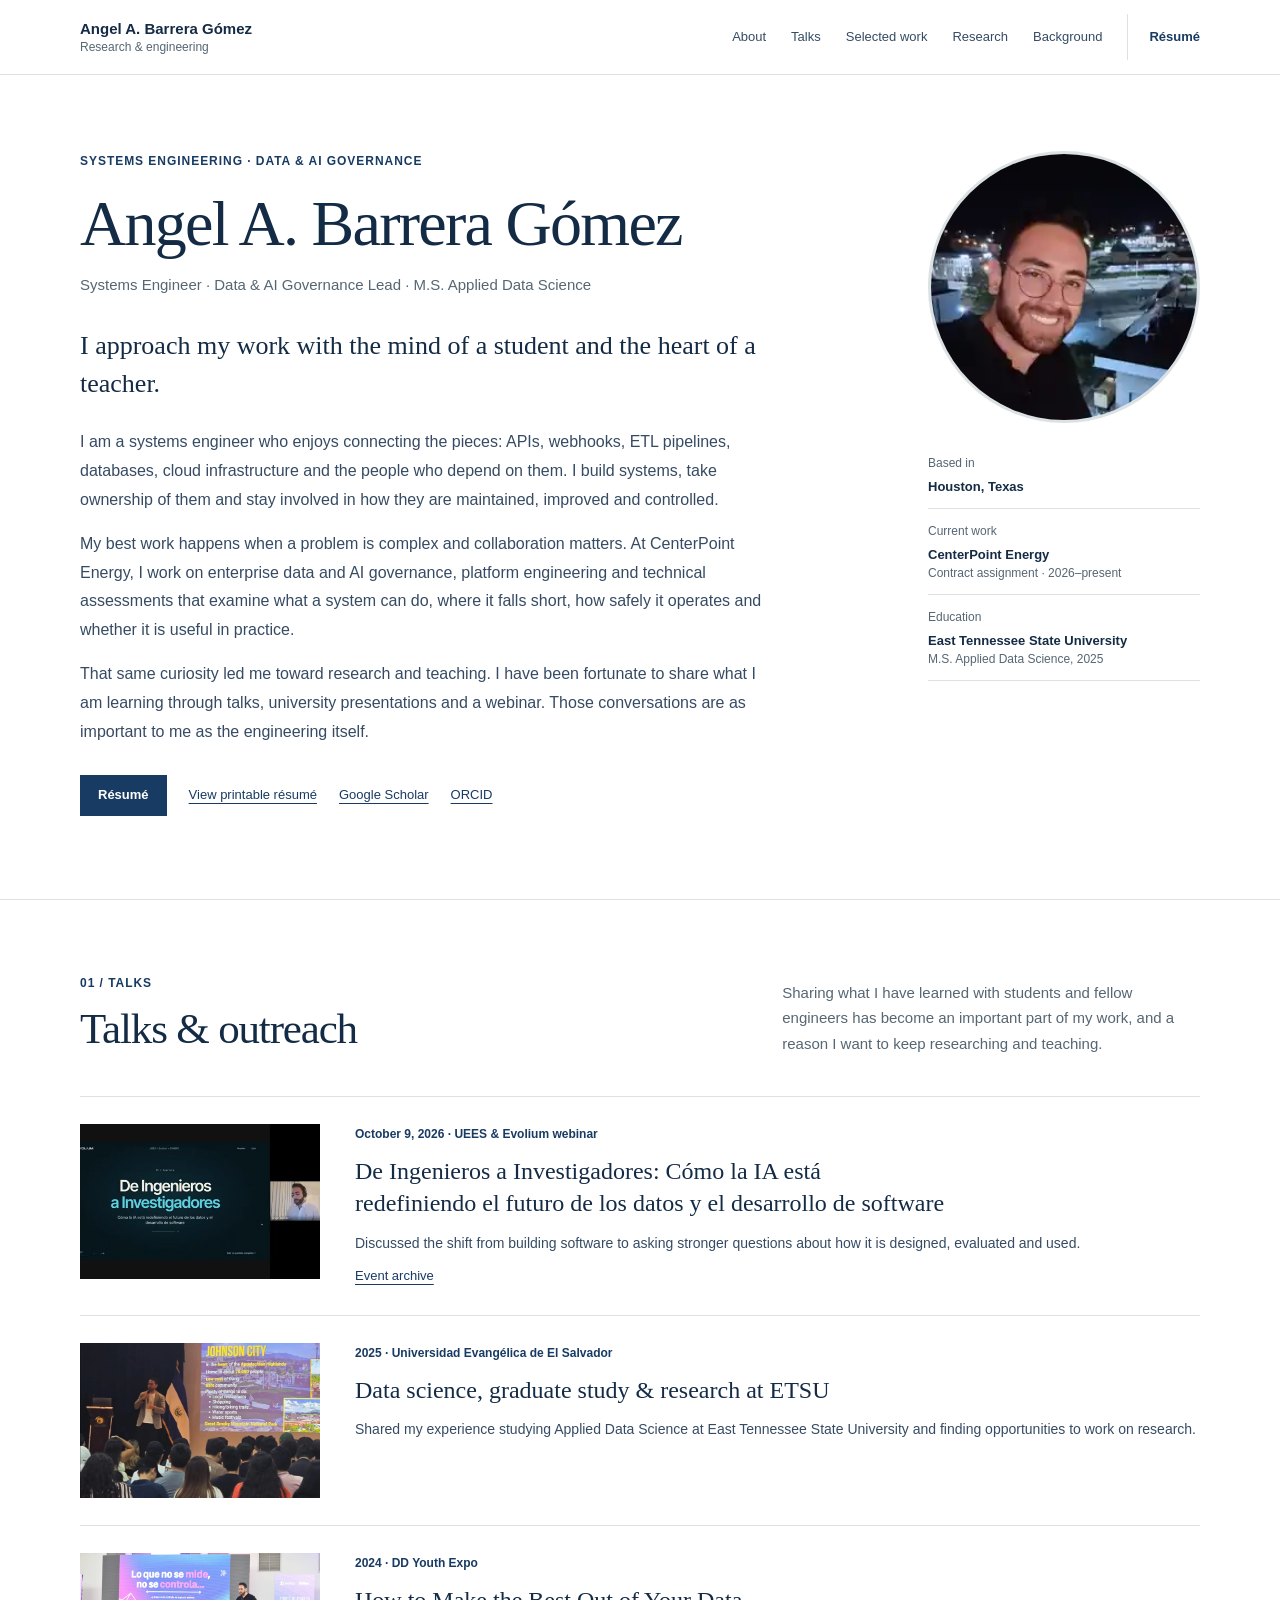
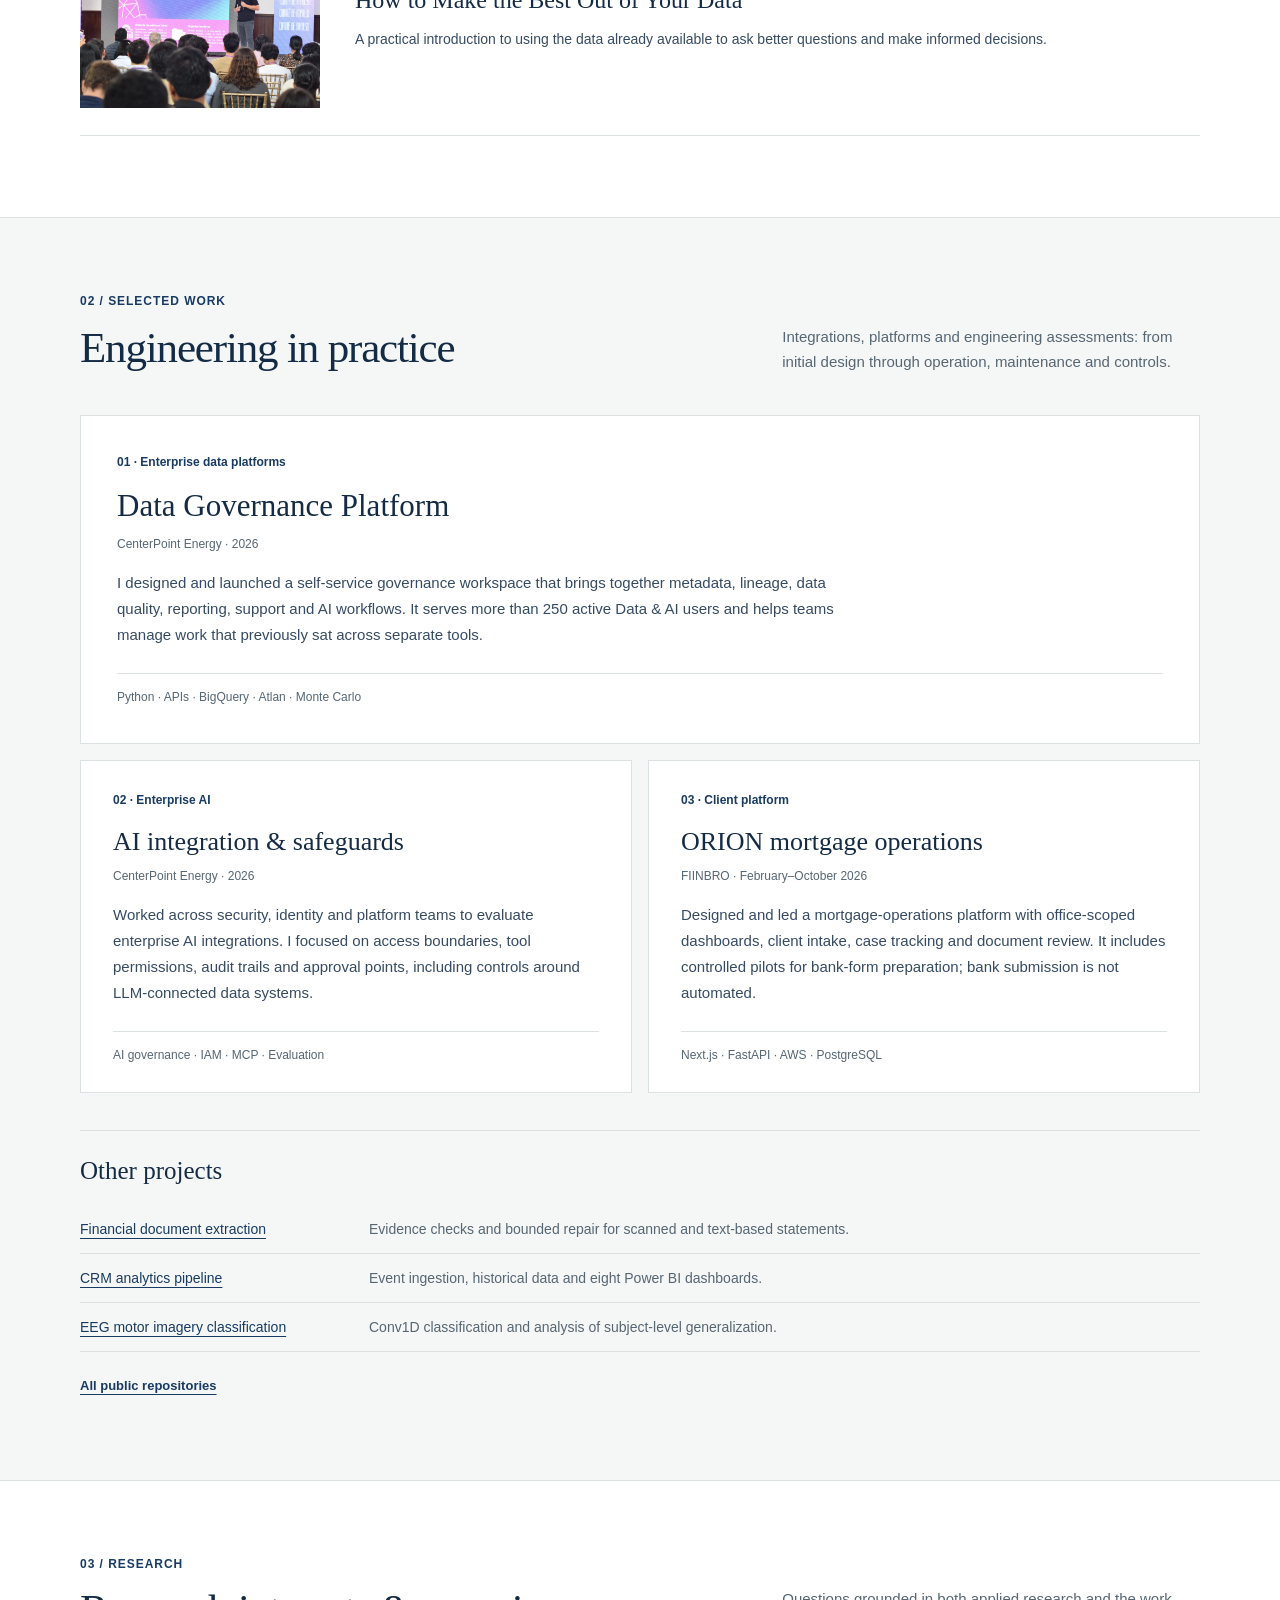
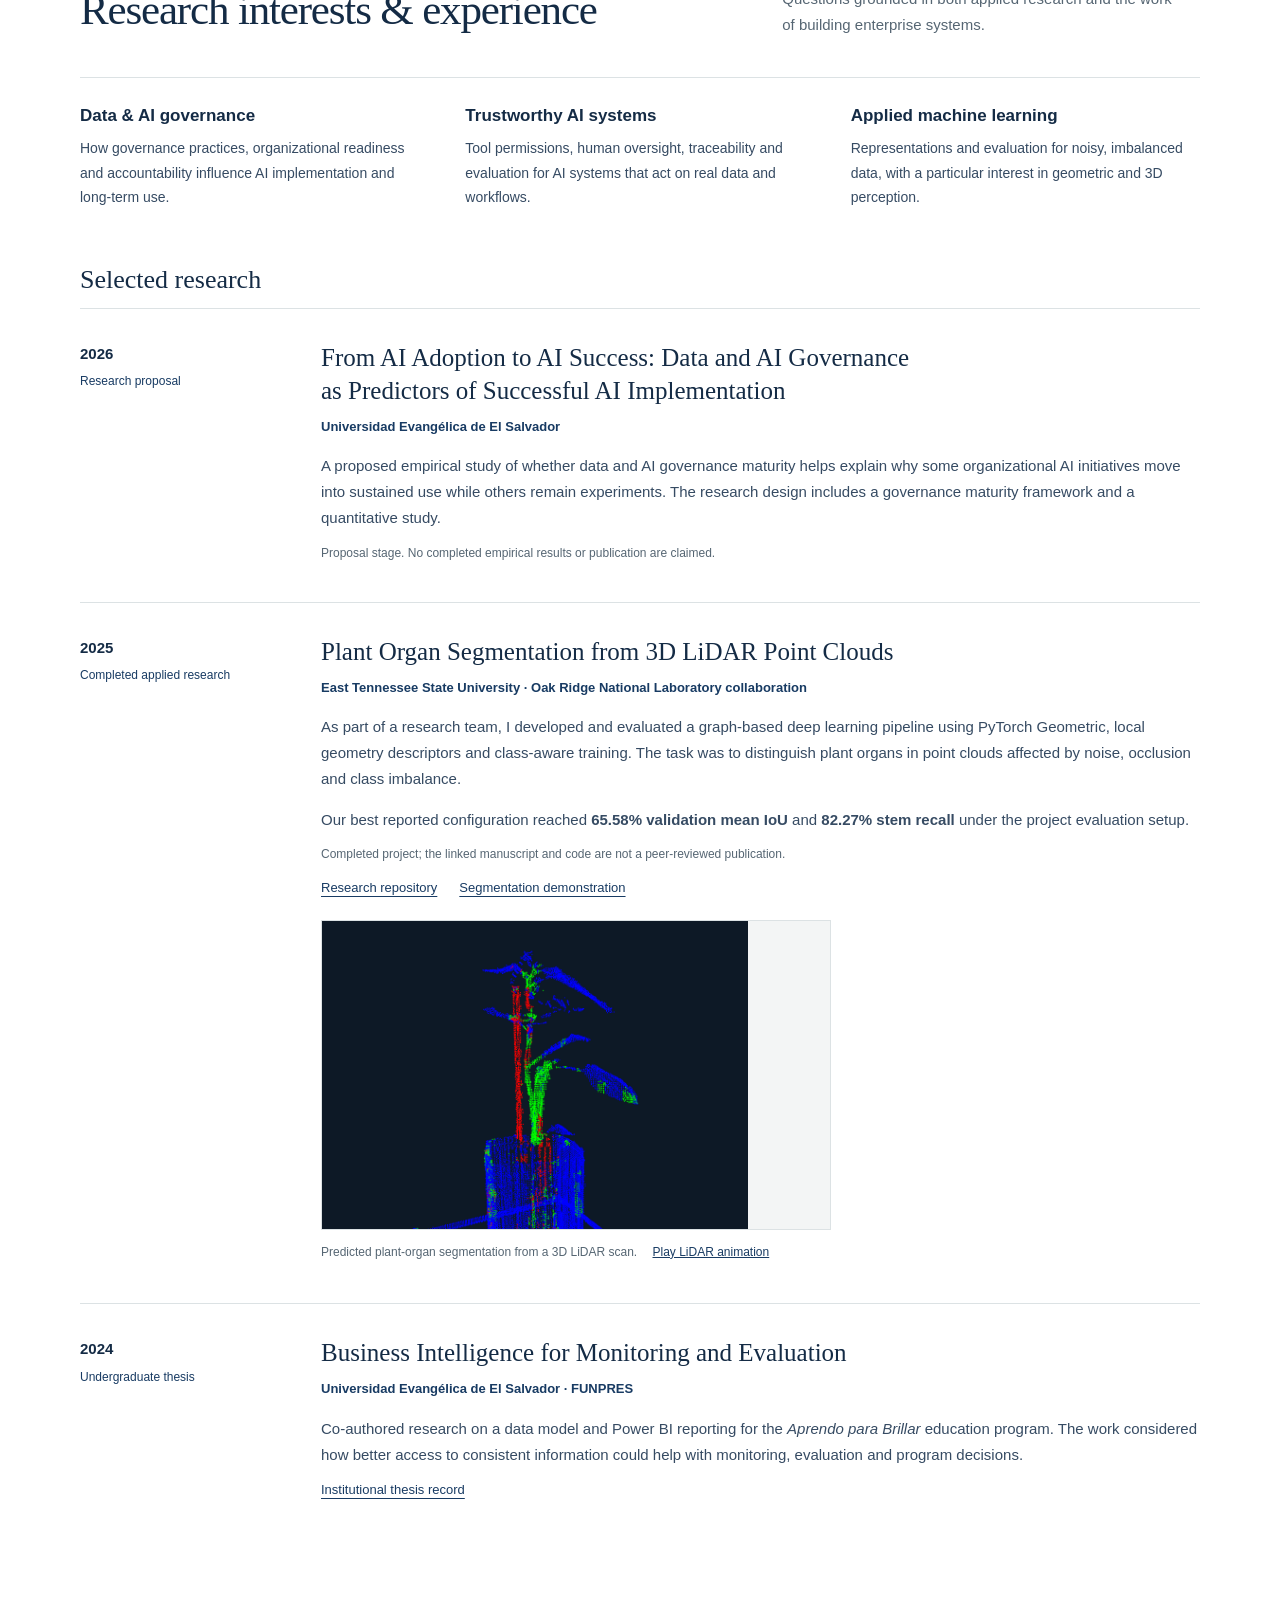
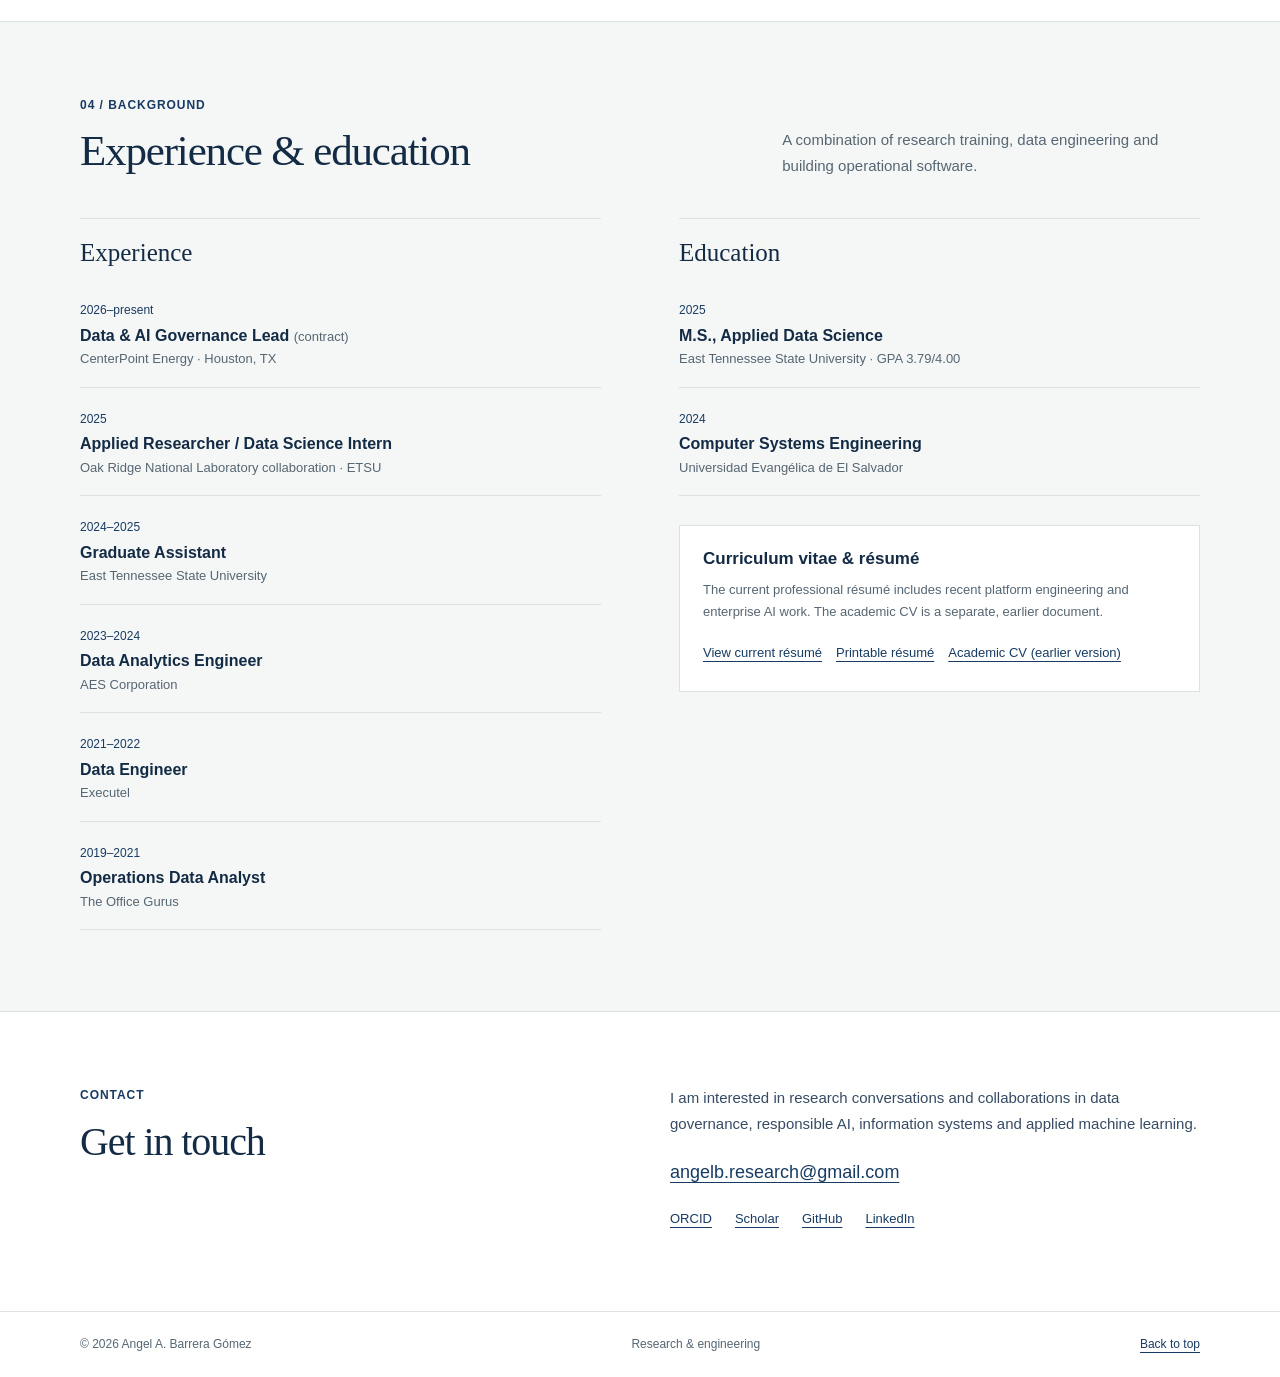
==== commit 84d318d2: "Present systems engineering and talks; update circular portrait and ORION dates" ====
--- a/index.html
+++ b/index.html
@@ -4,18 +4,18 @@
   <meta charset="utf-8">
   <meta name="viewport" content="width=device-width, initial-scale=1">
   <meta name="color-scheme" content="light">
-  <meta name="theme-color" content="#213241">
-  <meta name="description" content="Angel A. Barrera Gómez is a data and AI systems engineer working on data governance, responsible AI and applied machine learning. Research, projects, talks and résumé.">
+  <meta name="theme-color" content="#142B45">
+  <meta name="description" content="Angel A. Barrera Gómez is a systems engineer who builds, integrates and evaluates complex data and AI systems. Research, talks, engineering work and professional experience.">
   <meta property="og:type" content="profile">
   <meta property="og:title" content="Angel A. Barrera Gómez | Research & Engineering">
-  <meta property="og:description" content="Research in data and AI governance, applied machine learning and the systems needed to put AI to work responsibly.">
+  <meta property="og:description" content="Systems engineering, integration, governance, research and teaching.">
   <meta property="og:url" content="https://angomezu.github.io/">
-  <meta property="og:image" content="https://angomezu.github.io/assets/images/angel-barrera-original.webp">
+  <meta property="og:image" content="https://angomezu.github.io/assets/images/angel-barrera-profile.webp">
   <link rel="canonical" href="https://angomezu.github.io/">
   <link rel="icon" href="assets/favicon.svg" type="image/svg+xml">
   <link rel="stylesheet" href="assets/style.css">
   <title>Angel A. Barrera Gómez | Research &amp; Engineering</title>
-  <script type="application/ld+json">{"@context":"https://schema.org","@type":"Person","name":"Angel A. Barrera Gómez","url":"https://angomezu.github.io/","jobTitle":"Data & AI Governance Lead","description":"Data and AI systems engineering, responsible AI, applied machine learning and data governance research","alumniOf":[{"@type":"CollegeOrUniversity","name":"East Tennessee State University"},{"@type":"CollegeOrUniversity","name":"Universidad Evangélica de El Salvador"}],"sameAs":["https://github.com/angomezu","https://www.linkedin.com/in/angomezu/","https://orcid.org/0009-0007-4087-6743","https://scholar.google.com/citations?user=n1v6zZ8AAAAJ"]}</script>
+  <script type="application/ld+json">{"@context":"https://schema.org","@type":"Person","name":"Angel A. Barrera Gómez","url":"https://angomezu.github.io/","jobTitle":"Systems Engineer / Data & AI Governance Lead","description":"Engineering, integrating, operating and evaluating complex systems; data and AI governance, research and teaching","alumniOf":[{"@type":"CollegeOrUniversity","name":"East Tennessee State University"},{"@type":"CollegeOrUniversity","name":"Universidad Evangélica de El Salvador"}],"sameAs":["https://github.com/angomezu","https://www.linkedin.com/in/angomezu/","https://orcid.org/0009-0007-4087-6743","https://scholar.google.com/citations?user=n1v6zZ8AAAAJ"]}</script>
 </head>
 <body id="top">
   <a class="skip-link" href="#main">Skip to main content</a>
@@ -24,7 +24,7 @@
       <a class="identity" href="#top">Angel A. Barrera Gómez <small>Research &amp; engineering</small></a>
       <button class="nav-toggle" aria-label="Open navigation" aria-expanded="false" aria-controls="site-nav" type="button"><span></span><span></span><span></span></button>
       <nav class="site-nav" id="site-nav" aria-label="Main navigation">
-        <a href="#about">About</a><a href="#research">Research</a><a href="#work">Selected work</a><a href="#speaking">Talks</a><a href="#background">Background</a><a class="nav-cv" href="resume.html">Résumé</a>
+        <a href="#about">About</a><a href="#speaking">Talks</a><a href="#work">Selected work</a><a href="#research">Research</a><a href="#background">Background</a><a class="nav-cv" href="resume.html">Résumé</a>
       </nav>
     </div>
   </header>
@@ -32,12 +32,13 @@
     <section class="intro" id="about" aria-labelledby="intro-heading">
       <div class="container intro-layout">
         <div class="intro-body">
-          <p class="eyebrow">Data &amp; AI systems · Applied research</p>
+          <p class="eyebrow">Systems engineering · Data &amp; AI governance</p>
           <h1 id="intro-heading">Angel A. Barrera Gómez</h1>
-          <p class="intro-role">Data &amp; AI Governance Lead · M.S. Applied Data Science</p>
-          <p class="lead">I build the data systems that organizations rely on, and I study what makes AI useful, reliable and accountable beyond the prototype stage.</p>
-          <p>My work spans enterprise data platforms, AI governance and applied machine learning. At CenterPoint Energy, I lead hands-on work on governance tooling, data quality and controls for AI-enabled workflows. Before that, I worked on geometric deep learning for plant segmentation through an East Tennessee State University collaboration with Oak Ridge National Laboratory.</p>
-          <p>Those experiences have brought my interests together: how data governance, technical safeguards and organizational decisions shape whether AI systems succeed in practice.</p>
+          <p class="intro-role">Systems Engineer · Data &amp; AI Governance Lead · M.S. Applied Data Science</p>
+          <p class="lead">I approach my work with the mind of a student and the heart of a teacher.</p>
+          <p>I am a systems engineer who enjoys connecting the pieces: APIs, webhooks, ETL pipelines, databases, cloud infrastructure and the people who depend on them. I build systems, take ownership of them and stay involved in how they are maintained, improved and controlled.</p>
+          <p>My best work happens when a problem is complex and collaboration matters. At CenterPoint Energy, I work on enterprise data and AI governance, platform engineering and technical assessments that examine what a system can do, where it falls short, how safely it operates and whether it is useful in practice.</p>
+          <p>That same curiosity led me toward research and teaching. I have been fortunate to share what I am learning through talks, university presentations and a webinar. Those conversations are as important to me as the engineering itself.</p>
           <div class="intro-links" aria-label="Profile and documents">
             <a class="primary-link" href="resume.html">Résumé</a>
             <a href="resume.html">View printable résumé</a>
@@ -46,7 +47,7 @@
           </div>
         </div>
         <aside class="intro-side" aria-label="Profile information">
-          <img class="portrait" src="assets/images/angel-barrera-original.webp" width="1792" height="2084" alt="Portrait of Angel Barrera Gómez" fetchpriority="high">
+          <img class="portrait" src="assets/images/angel-barrera-profile.webp" width="240" height="240" alt="Angel Barrera Gómez smiling outdoors at night" fetchpriority="high">
           <dl class="profile-facts">
             <div><dt>Based in</dt><dd>Houston, Texas</dd></div>
             <div><dt>Current work</dt><dd>CenterPoint Energy <span>Contract assignment · 2026–present</span></dd></div>
@@ -56,9 +57,40 @@
       </div>
     </section>
 
+    <section class="section" id="speaking" aria-labelledby="speaking-heading">
+      <div class="container">
+        <div class="section-heading"><div><p class="eyebrow">01 / Talks</p><h2 id="speaking-heading">Talks &amp; outreach</h2></div><p>Sharing what I have learned with students and fellow engineers has become an important part of my work, and a reason I want to keep researching and teaching.</p></div>
+        <div class="talk-list">
+          <article class="talk-row"><a class="talk-image" href="assets/images/webinar-presentation.webp" target="_blank" rel="noopener" aria-label="View 2026 webinar screenshot"><img src="assets/images/webinar-presentation.webp" width="1062" height="595" loading="lazy" alt="Slide from the De Ingenieros a Investigadores webinar"></a><div><p class="talk-date"><time datetime="2026-10-09">October 9, 2026</time> · UEES &amp; Evolium webinar</p><h3 lang="es">De Ingenieros a Investigadores: Cómo la IA está redefiniendo el futuro de los datos y el desarrollo de software</h3><p>Discussed the shift from building software to asking stronger questions about how it is designed, evaluated and used.</p><a href="https://evoliumsystems.com/es/webinar" target="_blank" rel="noopener noreferrer">Event archive</a></div></article>
+          <article class="talk-row"><a class="talk-image" href="assets/images/uees-student-talk.webp" target="_blank" rel="noopener" aria-label="View 2025 UEES talk photograph"><img src="assets/images/uees-student-talk.webp" width="1440" height="1440" loading="lazy" alt="Angel speaking with university students in El Salvador"></a><div><p class="talk-date"><time datetime="2025">2025</time> · Universidad Evangélica de El Salvador</p><h3>Data science, graduate study &amp; research at ETSU</h3><p>Shared my experience studying Applied Data Science at East Tennessee State University and finding opportunities to work on research.</p></div></article>
+          <article class="talk-row"><a class="talk-image" href="assets/images/dd-youth-2024.webp" target="_blank" rel="noopener" aria-label="View DD Youth Expo 2024 photograph"><img src="assets/images/dd-youth-2024.webp" width="1750" height="1167" loading="lazy" alt="Angel speaking into a microphone at DD Youth Expo 2024"></a><div><p class="talk-date"><time datetime="2024">2024</time> · DD Youth Expo</p><h3>How to Make the Best Out of Your Data</h3><p>A practical introduction to using the data already available to ask better questions and make informed decisions.</p></div></article>
+        </div>
+      </div>
+    </section>
+
+    <section class="section section-work" id="work" aria-labelledby="work-heading">
+      <div class="container">
+        <div class="section-heading"><div><p class="eyebrow">02 / Selected work</p><h2 id="work-heading">Engineering in practice</h2></div><p>Integrations, platforms and engineering assessments: from initial design through operation, maintenance and controls.</p></div>
+        <div class="work-grid">
+          <article class="work-card work-card-wide"><div class="work-index">01 · Enterprise data platforms</div><h3>Data Governance Platform</h3><p class="work-org">CenterPoint Energy · 2026</p><p>I designed and launched a self-service governance workspace that brings together metadata, lineage, data quality, reporting, support and AI workflows. It serves more than 250 active Data &amp; AI users and helps teams manage work that previously sat across separate tools.</p><p class="work-foot">Python · APIs · BigQuery · Atlan · Monte Carlo</p></article>
+          <article class="work-card"><div class="work-index">02 · Enterprise AI</div><h3>AI integration &amp; safeguards</h3><p class="work-org">CenterPoint Energy · 2026</p><p>Worked across security, identity and platform teams to evaluate enterprise AI integrations. I focused on access boundaries, tool permissions, audit trails and approval points, including controls around LLM-connected data systems.</p><p class="work-foot">AI governance · IAM · MCP · Evaluation</p></article>
+          <article class="work-card"><div class="work-index">03 · Client platform</div><h3>ORION mortgage operations</h3><p class="work-org">FIINBRO · February–October 2026</p><p>Designed and led a mortgage-operations platform with office-scoped dashboards, client intake, case tracking and document review. It includes controlled pilots for bank-form preparation; bank submission is not automated.</p><p class="work-foot">Next.js · FastAPI · AWS · PostgreSQL</p></article>
+        </div>
+        <div class="more-work">
+          <h3>Other projects</h3>
+          <ul>
+            <li><a href="https://github.com/angomezu/agentic-bank-statement-data-extractor" target="_blank" rel="noopener noreferrer">Financial document extraction</a><span>Evidence checks and bounded repair for scanned and text-based statements.</span></li>
+            <li><a href="https://github.com/angomezu/CRM-to-PostgreSQL-ETL-for-Real-Estate-Analytics" target="_blank" rel="noopener noreferrer">CRM analytics pipeline</a><span>Event ingestion, historical data and eight Power BI dashboards.</span></li>
+            <li><a href="https://github.com/angomezu/bci-motor-classification-cnn" target="_blank" rel="noopener noreferrer">EEG motor imagery classification</a><span>Conv1D classification and analysis of subject-level generalization.</span></li>
+          </ul>
+          <a class="text-link" href="https://github.com/angomezu?tab=repositories" target="_blank" rel="noopener noreferrer">All public repositories</a>
+        </div>
+      </div>
+    </section>
+
     <section class="section" id="research" aria-labelledby="research-heading">
       <div class="container">
-        <div class="section-heading"><div><p class="eyebrow">01 / Research</p><h2 id="research-heading">Research interests &amp; experience</h2></div><p>Questions grounded in both applied research and the work of building enterprise systems.</p></div>
+        <div class="section-heading"><div><p class="eyebrow">03 / Research</p><h2 id="research-heading">Research interests &amp; experience</h2></div><p>Questions grounded in both applied research and the work of building enterprise systems.</p></div>
         <div class="focus-grid">
           <article><h3>Data &amp; AI governance</h3><p>How governance practices, organizational readiness and accountability influence AI implementation and long-term use.</p></article>
           <article><h3>Trustworthy AI systems</h3><p>Tool permissions, human oversight, traceability and evaluation for AI systems that act on real data and workflows.</p></article>
@@ -84,41 +116,10 @@
       </div>
     </section>
 
-    <section class="section section-work" id="work" aria-labelledby="work-heading">
-      <div class="container">
-        <div class="section-heading"><div><p class="eyebrow">02 / Selected work</p><h2 id="work-heading">Engineering in practice</h2></div><p>Systems I have built or helped deliver, with an emphasis on what they do and where responsibility matters.</p></div>
-        <div class="work-grid">
-          <article class="work-card work-card-wide"><div class="work-index">01 · Enterprise data platforms</div><h3>Data Governance Platform</h3><p class="work-org">CenterPoint Energy · 2026</p><p>I designed and launched a self-service governance workspace that brings together metadata, lineage, data quality, reporting, support and AI workflows. It serves more than 250 active Data &amp; AI users and helps teams manage work that previously sat across separate tools.</p><p class="work-foot">Python · APIs · BigQuery · Atlan · Monte Carlo</p></article>
-          <article class="work-card"><div class="work-index">02 · Enterprise AI</div><h3>AI integration &amp; safeguards</h3><p class="work-org">CenterPoint Energy · 2026</p><p>Worked across security, identity and platform teams to evaluate enterprise AI integrations. I focused on access boundaries, tool permissions, audit trails and approval points, including controls around LLM-connected data systems.</p><p class="work-foot">AI governance · IAM · MCP · Evaluation</p></article>
-          <article class="work-card"><div class="work-index">03 · Client platform</div><h3>ORION mortgage operations</h3><p class="work-org">FIINBRO · 2026</p><p>Designed and led a mortgage-operations platform with office-scoped dashboards, client intake, case tracking and document review. It includes controlled pilots for bank-form preparation; bank submission is not automated.</p><p class="work-foot">Next.js · FastAPI · AWS · PostgreSQL</p></article>
-        </div>
-        <div class="more-work">
-          <h3>Other projects</h3>
-          <ul>
-            <li><a href="https://github.com/angomezu/agentic-bank-statement-data-extractor" target="_blank" rel="noopener noreferrer">Financial document extraction</a><span>Evidence checks and bounded repair for scanned and text-based statements.</span></li>
-            <li><a href="https://github.com/angomezu/CRM-to-PostgreSQL-ETL-for-Real-Estate-Analytics" target="_blank" rel="noopener noreferrer">CRM analytics pipeline</a><span>Event ingestion, historical data and eight Power BI dashboards.</span></li>
-            <li><a href="https://github.com/angomezu/bci-motor-classification-cnn" target="_blank" rel="noopener noreferrer">EEG motor imagery classification</a><span>Conv1D classification and analysis of subject-level generalization.</span></li>
-          </ul>
-          <a class="text-link" href="https://github.com/angomezu?tab=repositories" target="_blank" rel="noopener noreferrer">All public repositories</a>
-        </div>
-      </div>
-    </section>
-
-    <section class="section" id="speaking" aria-labelledby="speaking-heading">
-      <div class="container">
-        <div class="section-heading"><div><p class="eyebrow">03 / Talks</p><h2 id="speaking-heading">Talks &amp; outreach</h2></div><p>I enjoy speaking with students and engineers about data, research and the practical changes brought by AI.</p></div>
-        <div class="talk-list">
-          <article class="talk-row"><a class="talk-image" href="assets/images/webinar-presentation.webp" target="_blank" rel="noopener" aria-label="View 2026 webinar screenshot"><img src="assets/images/webinar-presentation.webp" width="1062" height="595" loading="lazy" alt="Slide from the De Ingenieros a Investigadores webinar"></a><div><p class="talk-date"><time datetime="2026-10-09">October 9, 2026</time> · UEES &amp; Evolium webinar</p><h3 lang="es">De Ingenieros a Investigadores: Cómo la IA está redefiniendo el futuro de los datos y el desarrollo de software</h3><p>Discussed the shift from building software to asking stronger questions about how it is designed, evaluated and used.</p><a href="https://evoliumsystems.com/es/webinar" target="_blank" rel="noopener noreferrer">Event archive</a></div></article>
-          <article class="talk-row"><a class="talk-image" href="assets/images/uees-student-talk.webp" target="_blank" rel="noopener" aria-label="View 2025 UEES talk photograph"><img src="assets/images/uees-student-talk.webp" width="1440" height="1440" loading="lazy" alt="Angel speaking with university students in El Salvador"></a><div><p class="talk-date"><time datetime="2025">2025</time> · Universidad Evangélica de El Salvador</p><h3>Data science, graduate study &amp; research at ETSU</h3><p>Shared my experience studying Applied Data Science at East Tennessee State University and finding opportunities to work on research.</p></div></article>
-          <article class="talk-row"><a class="talk-image" href="assets/images/dd-youth-2024.webp" target="_blank" rel="noopener" aria-label="View DD Youth Expo 2024 photograph"><img src="assets/images/dd-youth-2024.webp" width="1750" height="1167" loading="lazy" alt="Angel speaking into a microphone at DD Youth Expo 2024"></a><div><p class="talk-date"><time datetime="2024">2024</time> · DD Youth Expo</p><h3>How to Make the Best Out of Your Data</h3><p>A practical introduction to using the data already available to ask better questions and make informed decisions.</p></div></article>
-        </div>
-      </div>
-    </section>
-
     <section class="section section-background" id="background" aria-labelledby="background-heading"><div class="container">
       <div class="section-heading"><div><p class="eyebrow">04 / Background</p><h2 id="background-heading">Experience &amp; education</h2></div><p>A combination of research training, data engineering and building operational software.</p></div>
       <div class="background-columns"><div><h3>Experience</h3><div class="timeline"><div><time datetime="2026">2026–present</time><h4>Data &amp; AI Governance Lead <span>(contract)</span></h4><p>CenterPoint Energy · Houston, TX</p></div><div><time datetime="2025">2025</time><h4>Applied Researcher / Data Science Intern</h4><p>Oak Ridge National Laboratory collaboration · ETSU</p></div><div><time datetime="2024">2024–2025</time><h4>Graduate Assistant</h4><p>East Tennessee State University</p></div><div><time datetime="2023">2023–2024</time><h4>Data Analytics Engineer</h4><p>AES Corporation</p></div><div><time datetime="2021">2021–2022</time><h4>Data Engineer</h4><p>Executel</p></div><div><time datetime="2019">2019–2021</time><h4>Operations Data Analyst</h4><p>The Office Gurus</p></div></div></div>
-        <div><h3>Education</h3><div class="timeline"><div><time datetime="2025">2025</time><h4>M.S., Applied Data Science</h4><p>East Tennessee State University · GPA 3.79/4.00</p></div><div><time datetime="2024">2024</time><h4>Computer Systems Engineering</h4><p>Universidad Evangélica de El Salvador</p></div></div><div class="download-panel"><h3>Curriculum vitae &amp; résumé</h3><p>The current professional résumé includes recent platform engineering and enterprise AI work. The academic CV is a separate, earlier document.</p><a href="resume.html">View current résumé</a><a href="resume.html">Printable résumé</a><a href="assets/docs/Angel_Barrera_Resume_2026.docx">Résumé Word</a><a href="assets/docs/Angel_Barrera_Academic_CV.pdf" target="_blank" rel="noopener">Academic CV (earlier version)</a></div></div></div>
+        <div><h3>Education</h3><div class="timeline"><div><time datetime="2025">2025</time><h4>M.S., Applied Data Science</h4><p>East Tennessee State University · GPA 3.79/4.00</p></div><div><time datetime="2024">2024</time><h4>Computer Systems Engineering</h4><p>Universidad Evangélica de El Salvador</p></div></div><div class="download-panel"><h3>Curriculum vitae &amp; résumé</h3><p>The current professional résumé includes recent platform engineering and enterprise AI work. The academic CV is a separate, earlier document.</p><a href="resume.html">View current résumé</a><a href="resume.html">Printable résumé</a><a href="assets/docs/Angel_Barrera_Academic_CV.pdf" target="_blank" rel="noopener">Academic CV (earlier version)</a></div></div></div>
     </div></section>
 
     <section class="section contact-section" id="contact" aria-labelledby="contact-heading"><div class="container contact-layout"><div><p class="eyebrow">Contact</p><h2 id="contact-heading">Get in touch</h2></div><div><p>I am interested in research conversations and collaborations in data governance, responsible AI, information systems and applied machine learning.</p><a class="contact-mail" href="mailto:angelb.research@gmail.com">angelb.research@gmail.com</a><div class="social-links"><a href="https://orcid.org/0009-0007-4087-6743" target="_blank" rel="noopener noreferrer">ORCID</a><a href="https://scholar.google.com/citations?user=n1v6zZ8AAAAJ" target="_blank" rel="noopener noreferrer">Scholar</a><a href="https://github.com/angomezu" target="_blank" rel="noopener noreferrer">GitHub</a><a href="https://www.linkedin.com/in/angomezu/" target="_blank" rel="noopener noreferrer">LinkedIn</a></div></div></div></section>
--- a/assets/style.css
+++ b/assets/style.css
@@ -1,4 +1,4 @@
-:root{--ink:#213241;--ink-soft:#405263;--accent:#175c66;--accent-deep:#124952;--line:#dce2e4;--muted:#566673;--paper:#fff;--tint:#f5f7f6;--serif:Georgia,'Times New Roman',serif;--sans:-apple-system,BlinkMacSystemFont,'Segoe UI',Roboto,Helvetica,Arial,sans-serif}
+:root{--ink:#142B45;--ink-soft:#364B63;--accent:#183B63;--accent-deep:#102B4D;--line:#dce2e4;--muted:#566673;--paper:#fff;--tint:#f5f7f6;--serif:Georgia,'Times New Roman',serif;--sans:-apple-system,BlinkMacSystemFont,'Segoe UI',Roboto,Helvetica,Arial,sans-serif}
 *,*::before,*::after{box-sizing:border-box}
 html{scroll-behavior:smooth;scroll-padding-top:96px}
 body{margin:0;color:var(--ink);background:var(--paper);font:16px/1.72 var(--sans)}
@@ -38,7 +38,7 @@
 .intro-links{display:flex;flex-wrap:wrap;align-items:center;gap:10px 22px;margin-top:29px;font-size:13px}
 .primary-link{padding:9px 18px;background:var(--accent);color:white;font-weight:650;text-decoration:none}
 .primary-link:hover{background:var(--accent-deep);color:white}
-.portrait{width:100%;object-fit:cover;object-position:center top;aspect-ratio:4/5;border:1px solid var(--line)}
+.portrait{display:block;width:100%;aspect-ratio:1/1;object-fit:cover;object-position:center center;border-radius:50%;border:3px solid var(--line)}
 .profile-facts{margin-top:18px;font-size:13px}
 .profile-facts>div{padding:12px 0;border-bottom:1px solid var(--line)}
 .profile-facts dt{color:var(--muted);font-size:12px;margin-bottom:3px}
@@ -52,7 +52,8 @@
 .focus-grid h3{font-size:17px;margin-bottom:9px}
 .focus-grid p{color:var(--ink-soft);font-size:14px;line-height:1.75}
 .subheading{font-family:var(--serif);font-size:26px;font-weight:400;margin:12px 0}
-.research-record{display:grid;grid-template-columns:205px 1fr;gap:36px;padding:32px 0 38px;border-top:1px solid var(--line)}
+.research-record{display:grid;grid-template-columns:205px minmax(0,1fr);gap:36px;padding:32px 0 38px;border-top:1px solid var(--line)}
+.research-record>div{min-width:0}
 .record-date time{display:block;color:var(--ink);font-size:15px;font-weight:650}
 .record-date span{display:block;color:var(--accent);font-size:12px;margin-top:5px}
 .research-record h4{font-family:var(--serif);font-size:25px;line-height:1.33;font-weight:400}
@@ -109,6 +110,6 @@
 .site-footer{border-top:1px solid var(--line);padding:22px 0;font-size:12px;color:var(--muted)}
 .footer-inner{display:flex;justify-content:space-between;flex-wrap:wrap;gap:12px}
 @media(max-width:1000px){.site-nav{gap:14px;font-size:12px}.intro-layout{grid-template-columns:minmax(0,1fr) 230px;gap:46px}.section-heading{gap:40px}.background-columns{gap:38px}}
-@media(max-width:800px){html{scroll-padding-top:82px}.container{width:calc(100% - 46px)}.site-header{position:static}.nav-ready .site-header{position:sticky}.header-inner{min-height:67px;flex-wrap:wrap;gap:12px}.site-nav{width:100%;display:flex;align-items:stretch;flex-direction:column;gap:0;padding:6px 22px 18px;background:white}.site-nav a{padding:11px 7px}.site-nav .nav-cv{border:0;padding:11px 7px}.nav-ready .header-inner{flex-wrap:nowrap}.nav-ready .nav-toggle{display:block}.nav-ready .site-nav{display:none;position:absolute;top:100%;left:0;border-bottom:1px solid var(--line)}.nav-ready .site-nav.is-open{display:flex}.intro-layout{grid-template-columns:minmax(0,1fr) 170px;gap:24px}.intro{padding:50px 0}.intro h1{font-size:39px}.intro-role{margin-bottom:19px}.intro .lead{font-size:22px}.section{padding:55px 0}.section-heading{grid-template-columns:1fr;gap:15px}.focus-grid{gap:18px}.research-record{grid-template-columns:145px 1fr;gap:24px}.talk-row{grid-template-columns:190px 1fr;gap:23px}.talk-image img{height:140px}}
-@media(max-width:620px){.container{width:calc(100% - 36px)}.identity{font-size:13px}.intro-layout{grid-template-columns:1fr 100px;gap:15px}.intro-body{display:contents}.intro .eyebrow{grid-column:1;grid-row:1;align-self:end}.intro h1{grid-column:1;grid-row:2;font-size:clamp(31px,8vw,39px)}.intro-role{grid-column:1;grid-row:3;font-size:13px}.intro-side{grid-column:2;grid-row:1/span 3}.portrait{aspect-ratio:3/4}.profile-facts{display:none}.intro .lead{grid-column:1/-1;grid-row:4;margin-top:16px}.intro-body>p:not(.lead):not(.eyebrow):not(.intro-role){grid-column:1/-1}.intro-links{grid-column:1/-1;gap:11px 19px;margin-top:14px}.intro-links a{font-size:13px}.focus-grid,.work-grid,.background-columns,.contact-layout{grid-template-columns:1fr}.focus-grid{gap:24px}.work-card-wide{grid-column:auto;padding:29px 32px}.more-work li{grid-template-columns:1fr;gap:4px}.research-record{grid-template-columns:1fr;gap:14px}.record-date{display:flex;flex-wrap:wrap;gap:13px;align-items:baseline}.record-date span{margin:0}.research-record h4{font-size:23px}.talk-row{grid-template-columns:1fr;gap:14px}.talk-image{max-width:365px}.talk-image img{height:180px}.talk-row h3{font-size:22px}.background-columns{gap:35px}.contact-layout{gap:22px}.footer-inner span:nth-child(2){display:none}}
+@media(max-width:800px){html{scroll-padding-top:82px}.container{width:calc(100% - 46px)}.site-header{position:static}.nav-ready .site-header{position:sticky}.header-inner{min-height:67px;flex-wrap:wrap;gap:12px}.site-nav{width:100%;display:flex;align-items:stretch;flex-direction:column;gap:0;padding:6px 22px 18px;background:white}.site-nav a{padding:11px 7px}.site-nav .nav-cv{border:0;padding:11px 7px}.nav-ready .header-inner{flex-wrap:nowrap}.nav-ready .nav-toggle{display:block}.nav-ready .site-nav{display:none;position:absolute;top:100%;left:0;border-bottom:1px solid var(--line)}.nav-ready .site-nav.is-open{display:flex}.intro-layout{grid-template-columns:minmax(0,1fr) 170px;gap:24px}.intro{padding:50px 0}.intro h1{font-size:39px}.intro-role{margin-bottom:19px}.intro .lead{font-size:22px}.section{padding:55px 0}.section-heading{grid-template-columns:1fr;gap:15px}.focus-grid{gap:18px}.research-record{grid-template-columns:145px minmax(0,1fr);gap:24px}.talk-row{grid-template-columns:190px 1fr;gap:23px}.talk-image img{height:140px}}
+@media(max-width:620px){.container{width:calc(100% - 36px)}.identity{font-size:13px}.intro-layout{grid-template-columns:1fr 100px;gap:15px}.intro-body{display:contents}.intro .eyebrow{grid-column:1;grid-row:1;align-self:end}.intro h1{grid-column:1;grid-row:2;font-size:clamp(31px,8vw,39px)}.intro-role{grid-column:1;grid-row:3;font-size:13px}.intro-side{grid-column:2;grid-row:1/span 3}.portrait{aspect-ratio:1/1}.profile-facts{display:none}.intro .lead{grid-column:1/-1;grid-row:4;margin-top:16px}.intro-body>p:not(.lead):not(.eyebrow):not(.intro-role){grid-column:1/-1}.intro-links{grid-column:1/-1;gap:11px 19px;margin-top:14px}.intro-links a{font-size:13px}.focus-grid,.work-grid,.background-columns,.contact-layout{grid-template-columns:1fr}.focus-grid{gap:24px}.work-card-wide{grid-column:auto;padding:29px 32px}.more-work li{grid-template-columns:1fr;gap:4px}.research-record{grid-template-columns:1fr;gap:14px}.record-date{display:flex;flex-wrap:wrap;gap:13px;align-items:baseline}.record-date span{margin:0}.research-record h4{font-size:23px}.talk-row{grid-template-columns:1fr;gap:14px}.talk-image{max-width:365px}.talk-image img{height:180px}.talk-row h3{font-size:22px}.background-columns{gap:35px}.contact-layout{gap:22px}.footer-inner span:nth-child(2){display:none}}
 @media(prefers-reduced-motion:reduce){html{scroll-behavior:auto}*,*::before,*::after{animation:none!important;transition:none!important}}
